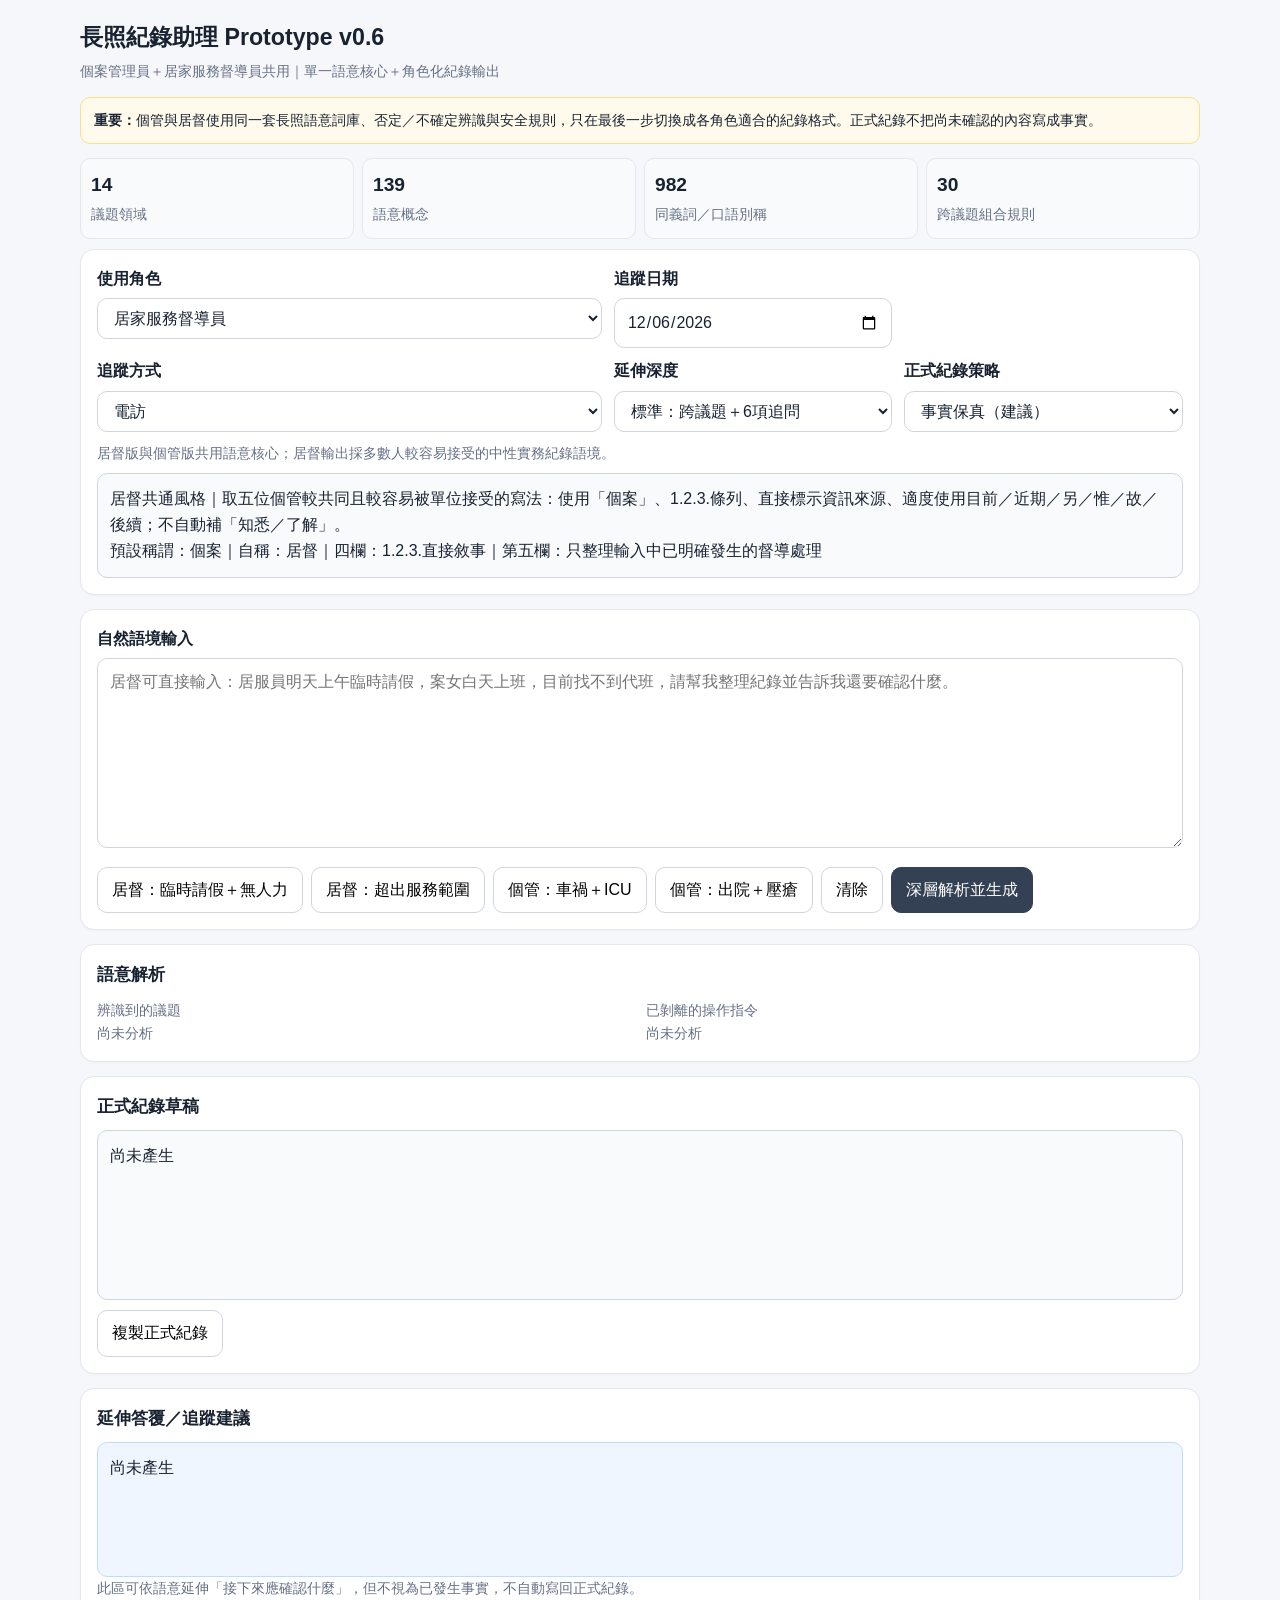
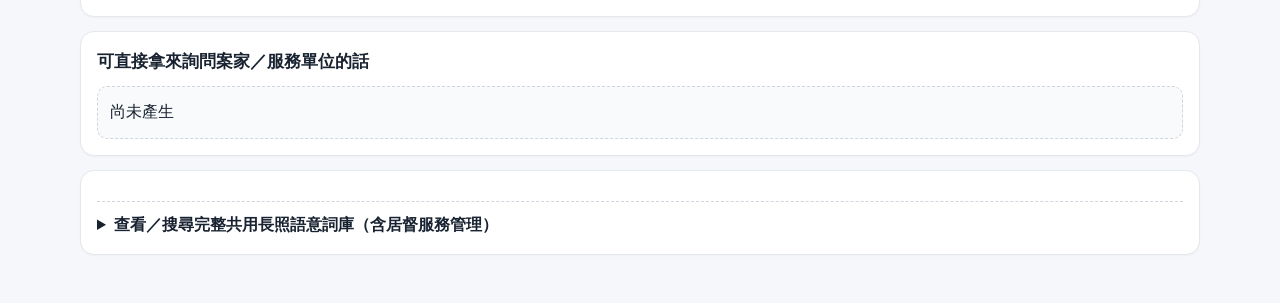
==== index.html @ cab48769 "Initial public-safe LTC note assistant" ====
<!DOCTYPE html>
<html lang="zh-Hant">
<head>
<meta charset="utf-8">
<meta name="viewport" content="width=device-width,initial-scale=1">
<title>長照紀錄助理 Prototype v0.6｜個管＋居督共用</title>
<style>
:root{--bg:#f5f7fa;--card:#fff;--text:#182230;--muted:#667085;--line:#d0d5dd;--accent:#344054;--soft:#f2f4f7;--blue:#eff6ff;--blueb:#bfdbfe;--warn:#fff7ed;--warnb:#fb923c;--red:#b42318;--green:#067647}
*{box-sizing:border-box} body{margin:0;background:var(--bg);color:var(--text);font-family:-apple-system,BlinkMacSystemFont,"Segoe UI","Noto Sans TC","Microsoft JhengHei",sans-serif;line-height:1.65}
.wrap{width:min(1120px,calc(100% - 24px));margin:18px auto 48px} h1{font-size:1.45rem;margin:0 0 4px} h2{font-size:1.05rem;margin:0 0 10px}
.sub,.meta{color:var(--muted);font-size:.87rem} .sub{margin-bottom:14px}
.card{background:#fff;border:1px solid #e4e7ec;border-radius:14px;padding:16px;margin-bottom:14px;box-shadow:0 1px 2px rgba(0,0,0,.03)}
.notice{padding:11px 13px;background:#fffaeb;border:1px solid #fedf89;border-radius:10px;font-size:.88rem;margin-bottom:14px}
.row{display:grid;grid-template-columns:1fr;gap:12px} @media(min-width:800px){.row.three{grid-template-columns:1.45fr .8fr .8fr} .row.two{grid-template-columns:1fr 1fr}}
label{display:block;font-weight:700;margin-bottom:6px} select,input,textarea,button{font:inherit} select,input,textarea{width:100%;padding:10px 12px;border:1px solid var(--line);border-radius:10px;background:#fff;color:var(--text)} textarea{min-height:190px;resize:vertical}
.btns{display:flex;flex-wrap:wrap;gap:8px;margin-top:10px} button{padding:9px 14px;border:1px solid var(--line);border-radius:10px;background:#fff;cursor:pointer} button.primary{background:var(--accent);color:#fff;border-color:var(--accent)}
.profile,.output,.advice,.scriptbox{white-space:pre-wrap;border-radius:10px;padding:12px} .profile,.output{background:#f8fafc;border:1px solid var(--line)} .output{min-height:170px} .advice{min-height:135px;background:var(--blue);border:1px solid var(--blueb)} .scriptbox{background:#f9fafb;border:1px dashed var(--line)}
.chips{display:flex;gap:6px;flex-wrap:wrap} .chip{font-size:.8rem;background:var(--soft);border-radius:999px;padding:4px 9px} .chip.neg{text-decoration:line-through;color:#667085} .chip.uncertain{background:#fff7ed} .chip.risk{background:#fee4e2;color:#b42318}
.qa{margin-top:10px;background:var(--warn);border-left:3px solid var(--warnb);padding:8px 10px;font-size:.86rem} .riskbox{margin-top:10px;background:#fef3f2;border-left:3px solid #d92d20;padding:8px 10px;font-size:.86rem;color:#912018}
.hidden{display:none} .ok{color:var(--green)} .warn{color:#9a3412} .status{font-size:.85rem;margin-top:8px}
.stats{display:grid;grid-template-columns:repeat(2,1fr);gap:8px;margin:10px 0} @media(min-width:800px){.stats{grid-template-columns:repeat(4,1fr)}} .stat{background:#f8fafc;border:1px solid #e4e7ec;border-radius:10px;padding:10px} .stat strong{display:block;font-size:1.2rem}
.compare{display:grid;grid-template-columns:1fr;gap:10px} @media(min-width:900px){.compare{grid-template-columns:1fr 1fr}} .cmp{border:1px solid #e4e7ec;border-radius:12px;padding:12px} .cmp h3{font-size:.95rem;margin:0 0 4px} .cmp .txt{white-space:pre-wrap;background:#f8fafc;border-radius:8px;padding:10px;font-size:.88rem;margin-top:8px}
details{border-top:1px dashed #d0d5dd;margin-top:14px;padding-top:10px} summary{cursor:pointer;font-weight:700}
.lexbar{display:grid;grid-template-columns:1fr;gap:8px;margin:10px 0} @media(min-width:760px){.lexbar{grid-template-columns:1.4fr .8fr}}
.lexgrid{display:grid;grid-template-columns:1fr;gap:8px;max-height:520px;overflow:auto} .lexitem{border:1px solid #e4e7ec;border-radius:10px;padding:10px} .lexitem .head{display:flex;gap:8px;align-items:center;flex-wrap:wrap} .tag{font-size:.75rem;background:#eef2f6;border-radius:999px;padding:2px 7px} .aliases{font-size:.84rem;color:#475467;margin-top:5px} .follow{font-size:.82rem;margin-top:6px}
.cross{margin-top:8px;padding:10px;background:#f0fdf4;border:1px solid #bbf7d0;border-radius:10px}
.toggle{display:flex;gap:8px;align-items:center;font-size:.9rem;margin-top:10px} .toggle input{width:auto}
</style>
</head>
<body><div class="wrap">
<h1>長照紀錄助理 Prototype v0.6</h1>
<div class="sub">個案管理員＋居家服務督導員共用｜單一語意核心＋角色化紀錄輸出</div>
<div class="notice"><strong>重要：</strong>個管與居督使用同一套長照語意詞庫、否定／不確定辨識與安全規則，只在最後一步切換成各角色適合的紀錄格式。正式紀錄不把尚未確認的內容寫成事實。</div>

<div class="stats">
 <div class="stat"><strong>14</strong><span class="meta">議題領域</span></div>
 <div class="stat"><strong>139</strong><span class="meta">語意概念</span></div>
 <div class="stat"><strong>982</strong><span class="meta">同義詞／口語別稱</span></div>
 <div class="stat"><strong>30</strong><span class="meta">跨議題組合規則</span></div>
</div>

<div class="card">
 <div class="row three">
  <div><label>使用角色</label><select id="role"><option value="supervisor">居家服務督導員</option><option value="case-manager">個案管理員</option></select></div>
  <div id="styleWrap"><label>個管書寫習慣</label><select id="style">
   <option value="styleA">個管風格 A｜日期＋(一)(二)結構型</option><option value="styleB">個管風格 B｜近期＋精簡條列型</option><option value="styleC">個管風格 C｜案主＋互動鏈型</option><option value="styleD">個管風格 D｜直接來源＋細項型</option><option value="styleE">個管風格 E｜自然段落＋因果型</option>
  </select></div>
  <div><label>追蹤日期</label><input id="date" type="date"></div>
 </div>
 <div class="row three" style="margin-top:10px">
  <div><label>追蹤方式</label><select id="method"><option>電訪</option><option>電聯</option><option>家訪</option><option>家訪+電訪</option><option>居服員回報</option><option>服務異常追蹤</option><option>排班協調</option></select></div>
  <div><label>延伸深度</label><select id="depth"><option value="standard">標準：跨議題＋6項追問</option><option value="broad">廣泛：跨議題＋10項追問＋可能資源方向</option><option value="conservative">保守：只列3項最直接追問</option></select></div>
  <div><label>正式紀錄策略</label><select id="recordMode"><option value="faithful">事實保真（建議）</option><option value="compact">事實保真＋簡化贅詞</option></select></div>
 </div>
 <div id="roleHint" class="meta" style="margin-top:10px"></div>
 <div id="profile" class="profile" style="margin-top:8px"></div>
</div>

<div class="card">
 <label>自然語境輸入</label>
 <textarea id="input" placeholder="居督可直接輸入：居服員明天上午臨時請假，案女白天上班，目前找不到代班，請幫我整理紀錄並告訴我還要確認什麼。"></textarea>
 <div class="btns">
  <button id="sampleSupervisorLeave">居督：臨時請假＋無人力</button>
  <button id="sampleSupervisorScope">居督：超出服務範圍</button>
  <button id="sampleAccident">個管：車禍＋ICU</button>
  <button id="sampleWound">個管：出院＋壓瘡</button>
  <button id="clear">清除</button>
  <button id="gen" class="primary">深層解析並生成</button>
  <button id="compare">比較五位個管</button>
 </div>
</div>

<div class="card">
 <h2>語意解析</h2>
 <div class="row two">
  <div><div class="meta">辨識到的議題</div><div id="hits" class="chips"><span class="meta">尚未分析</span></div></div>
  <div><div class="meta">已剝離的操作指令</div><div id="instructions" class="chips"><span class="meta">尚未分析</span></div></div>
 </div>
 <div id="crossBox"></div>
 <div id="riskBox" class="riskbox hidden"></div>
 <div id="qa" class="qa hidden"></div>
</div>

<div class="card"><h2>正式紀錄草稿</h2><div id="output" class="output">尚未產生</div><div class="btns"><button id="copy">複製正式紀錄</button></div></div>

<div class="card">
 <h2>延伸答覆／追蹤建議</h2>
 <div id="advice" class="advice">尚未產生</div>
 <div class="meta">此區可依語意延伸「接下來應確認什麼」，但不視為已發生事實，不自動寫回正式紀錄。</div>
</div>

<div class="card">
 <h2>可直接拿來詢問案家／服務單位的話</h2>
 <div id="questionScript" class="scriptbox">尚未產生</div>
</div>

<div id="compareCard" class="card hidden"><h2>五位個管比較</h2><div id="grid" class="compare"></div></div>

<div class="card">
 <details>
  <summary>查看／搜尋完整共用長照語意詞庫（含居督服務管理）</summary>
  <div class="lexbar"><input id="lexSearch" placeholder="搜尋：例如 壓瘡、外看、沒錢、跌倒、喘息…"><select id="lexGroup"><option value="">全部領域</option></select></div>
  <div id="lexCount" class="meta"></div>
  <div id="lexGrid" class="lexgrid"></div>
 </details>
</div>

<div id="status" class="status"></div>
</div>

<script>
const GROUPS={"acute": "急性病況／醫療", "wound": "事故／傷口／皮膚", "adl": "活動功能／ADL", "nutrition": "飲食／吞嚥／營養", "elimination": "排泄／管路／醫材", "cognition": "認知／情緒／行為", "sensory": "感官／溝通", "caregiver": "照顧者／家庭", "service": "長照服務／資源", "environment": "輔具／居家環境", "social": "社會／經濟／居住", "admin": "行政／聯繫／案件狀態", "safety": "安全／災害", "end": "末期／死亡／結案"};
const GROUP_DEFAULTS={"acute": ["確認目前身體狀況是否與平常有明顯差異", "確認是否已有醫療評估、醫囑、回診或用藥安排", "確認病況是否造成活動功能或照顧方式改變"], "wound": ["確認事件／傷口發生時間、部位與目前狀況", "確認是否已就醫及是否影響日常活動或照顧"], "adl": ["確認相較過去是否為新增或加重的功能限制", "確認目前實際需要協助的動作與程度", "確認現有輔具、照顧人力與環境是否足夠"], "nutrition": ["確認飲食、飲水、體重及吞嚥安全是否有改變", "確認主要照顧者目前如何協助進食"], "elimination": ["確認目前照護方式、管路／排泄狀況及主要照顧者操作情形"], "cognition": ["確認行為／認知改變的頻率、時間與觸發情境", "確認是否影響個案安全或照顧者負荷"], "sensory": ["確認目前最有效的溝通方式及是否影響日常安全"], "caregiver": ["確認主要照顧者、替代人力、無人力時段與照顧負荷", "確認家屬是否已有可行的分工或短期支援"], "service": ["確認目前服務項目、頻率、執行情形與案家需求是否一致", "確認是否需要調整、暫停、恢復或更換服務安排"], "environment": ["確認實際使用場景、環境危險點與既有輔具／設備是否合適"], "social": ["確認問題對基本生活、照顧安排及可運用家庭／社會資源的影響"], "admin": ["確認目前案件狀態、已完成步驟、主責窗口與下一個追蹤時間點"], "safety": ["優先確認目前人身安全及風險是否已解除"], "end": ["確認家屬目前狀況、主要決策窗口及長照／醫療後續行政安排"]};
const LEXICON=[{"key": "hospitalization", "group": "acute", "label": "住院", "aliases": ["住院", "住進醫院", "入院", "住院中", "住院治療", "留院", "住院觀察"], "normal": "目前住院中", "specific": ["確認此次住院原因、目前治療狀況及預估住院安排", "確認既有長照服務是否需暫停或調整"], "resources": [], "risk": ""}, {"key": "discharge", "group": "acute", "label": "出院／返家", "aliases": ["出院", "剛出院", "剛剛出院", "甫出院", "出院返家", "出院回家", "返家休養", "回家休養", "出院後返家"], "normal": "目前甫出院", "specific": ["確認出院日期、出院醫囑、回診與用藥安排", "確認出院後照顧人力及原有長照服務銜接情形"], "resources": [], "risk": ""}, {"key": "icu", "group": "acute", "label": "加護病房／重症", "aliases": ["加護病房", "加護", "ICU", "icu", "住ICU", "進ICU", "重症病房", "住進加護病房"], "normal": "目前於加護病房治療", "specific": ["確認目前主要傷病、治療狀況及家屬取得醫療資訊的窗口", "確認後續是否有轉一般病房、出院或照顧安排資訊"], "resources": [], "risk": "high"}, {"key": "er", "group": "acute", "label": "急診／送醫", "aliases": ["急診", "掛急診", "送急診", "送醫", "緊急送醫", "去急診", "跑急診"], "normal": "近期曾至急診／送醫", "specific": ["確認送醫原因、處置結果及目前是否返家或住院"], "resources": [], "risk": ""}, {"key": "surgery", "group": "acute", "label": "手術／術後", "aliases": ["手術", "開刀", "動手術", "接受手術", "術後", "開完刀", "手術後", "開刀後"], "normal": "近期接受手術／術後照護中", "specific": ["確認手術日期、術後注意事項、回診與活動限制", "確認術後功能是否影響原有照顧安排"], "resources": [], "risk": ""}, {"key": "followup", "group": "acute", "label": "回診／就醫追蹤", "aliases": ["回診", "返診", "複診", "門診", "看診", "就醫", "看醫生", "看醫師", "回醫院", "回門診"], "normal": "持續就醫追蹤", "specific": ["確認回診科別、頻率及交通／陪同安排"], "resources": [], "risk": ""}, {"key": "rehab", "group": "acute", "label": "復健", "aliases": ["復健", "做復健", "物理治療", "職能治療", "復健治療", "復健課", "去復健"], "normal": "持續接受復健", "specific": ["確認復健頻率、交通安排及目前功能變化"], "resources": [], "risk": ""}, {"key": "infection", "group": "acute", "label": "感染／發炎", "aliases": ["感染", "發炎", "細菌感染", "病毒感染", "肺炎", "泌尿道感染", "尿路感染", "傷口感染"], "normal": "有感染／發炎相關情形", "specific": ["確認是否已就醫、醫療端診斷與目前治療安排"], "resources": [], "risk": ""}, {"key": "fever", "group": "acute", "label": "發燒", "aliases": ["發燒", "發熱", "燒起來", "高燒", "低燒", "體溫高", "發高燒"], "normal": "近期有發燒情形", "specific": ["確認發燒持續時間、是否已就醫及伴隨其他症狀"], "resources": [], "risk": ""}, {"key": "pain", "group": "acute", "label": "疼痛／痠痛", "aliases": ["疼痛", "很痛", "會痛", "痛", "痠痛", "酸痛", "抽痛", "刺痛", "疼", "不舒服"], "normal": "有疼痛不適情形", "specific": ["確認疼痛部位、時間、是否影響移動或日常生活", "確認是否已就醫或已有醫療處置"], "resources": [], "risk": ""}, {"key": "dyspnea", "group": "acute", "label": "呼吸不適／喘", "aliases": ["喘", "很喘", "喘不過氣", "呼吸困難", "呼吸不順", "喘氣", "氣喘吁吁", "呼吸急促", "缺氧"], "normal": "有呼吸不適情形", "specific": ["確認目前是否已接受醫療評估及是否有氧氣／呼吸照護安排"], "resources": [], "risk": "high"}, {"key": "oxygen", "group": "acute", "label": "氧氣／製氧機", "aliases": ["氧氣", "吸氧", "氧氣機", "製氧機", "氧氣筒", "氧氣瓶", "使用氧氣", "戴氧氣"], "normal": "目前有使用氧氣相關設備", "specific": ["確認氧氣設備來源、使用情形及醫療端後續追蹤"], "resources": [], "risk": ""}, {"key": "consciousness", "group": "acute", "label": "意識改變", "aliases": ["意識不清", "昏迷", "叫不醒", "嗜睡", "反應變差", "神智不清", "意識改變", "突然不太清醒"], "normal": "有意識／反應改變情形", "specific": ["優先確認目前是否已送醫或由醫療人員評估"], "resources": [], "risk": "high"}, {"key": "seizure", "group": "acute", "label": "抽搐／癲癇發作", "aliases": ["抽搐", "癲癇發作", "發作", "全身抖", "抽筋發作", "突然抽搐"], "normal": "有抽搐／疑似癲癇發作情形", "specific": ["確認是否已接受醫療評估、發作時間與後續處置"], "resources": [], "risk": "high"}, {"key": "bp", "group": "acute", "label": "血壓異常", "aliases": ["血壓高", "血壓低", "高血壓", "低血壓", "血壓不穩", "血壓飆高", "血壓掉"], "normal": "有血壓相關狀況", "specific": ["確認近期量測情形、是否有不適及是否已依醫囑處理"], "resources": [], "risk": ""}, {"key": "glucose", "group": "acute", "label": "血糖異常／糖尿病", "aliases": ["血糖高", "血糖低", "糖尿病", "低血糖", "高血糖", "血糖不穩", "血糖控制"], "normal": "有血糖／糖尿病照護需求", "specific": ["確認目前血糖監測、用藥／胰島素及回診安排"], "resources": [], "risk": ""}, {"key": "edema", "group": "acute", "label": "水腫／腫脹", "aliases": ["水腫", "腳腫", "腿腫", "腫起來", "腫脹", "下肢水腫", "雙腳腫"], "normal": "有腫脹／水腫情形", "specific": ["確認發生部位、持續時間及是否已就醫"], "resources": [], "risk": ""}, {"key": "stable", "group": "acute", "label": "體況穩定／改善", "aliases": ["穩定", "體況穩定", "狀況穩定", "趨於穩定", "比較穩定", "有好轉", "好很多", "恢復不錯", "改善"], "normal": "目前體況相對穩定／有改善", "specific": [], "resources": [], "risk": ""}, {"key": "deterioration", "group": "acute", "label": "體況下降／惡化", "aliases": ["變差", "惡化", "退步", "體況下降", "狀況變差", "越來越差", "功能退化", "身體變差"], "normal": "近期體況／功能有下降情形", "specific": ["確認變化開始時間、主要表現及是否已就醫", "確認是否增加照顧人力或服務需求"], "resources": [], "risk": ""}, {"key": "pressure_injury", "group": "wound", "label": "壓瘡／壓力性損傷", "aliases": ["壓瘡", "褥瘡", "壓傷", "壓力性損傷", "壓力性潰瘍", "壓迫性傷口", "屁股破皮", "尾椎破皮", "薦骨傷口"], "normal": "有壓瘡／壓力性損傷情形", "specific": ["確認傷口部位、目前狀況及是否已有醫療端評估", "確認換藥照護、翻身移位與減壓安排"], "resources": ["如實際有需求，可再評估居家護理、居家醫療或減壓相關輔具"], "risk": ""}, {"key": "wound", "group": "wound", "label": "一般傷口／換藥", "aliases": ["傷口", "破皮", "皮膚破", "傷口未癒", "換藥", "需要換藥", "外傷", "擦傷", "裂傷"], "normal": "有傷口／換藥照護需求", "specific": ["確認傷口來源、部位、照護方式及是否已就醫"], "resources": [], "risk": ""}, {"key": "fall", "group": "wound", "label": "跌倒", "aliases": ["跌倒", "摔倒", "跌了一跤", "滑倒", "絆倒", "從床上跌下來", "跌下床", "摔下去"], "normal": "近期有跌倒事件", "specific": ["確認跌倒時間、地點、原因、是否受傷及是否就醫", "確認跌倒後活動能力是否改變及居家安全需求"], "resources": [], "risk": ""}, {"key": "accident", "group": "wound", "label": "車禍／交通事故", "aliases": ["車禍", "交通事故", "出車禍", "被車撞", "撞車", "機車事故", "汽車事故", "交通意外"], "normal": "近期發生交通事故", "specific": ["確認事故造成的傷勢、目前醫療處置及後續治療安排", "確認事故後功能與照顧需求是否改變"], "resources": [], "risk": ""}, {"key": "fracture", "group": "wound", "label": "骨折／骨裂", "aliases": ["骨折", "骨裂", "裂掉", "骨頭斷", "壓迫性骨折", "髖部骨折", "脊椎骨折"], "normal": "有骨折／骨裂情形", "specific": ["確認骨折部位、治療方式、活動限制及復健安排"], "resources": [], "risk": ""}, {"key": "bleeding", "group": "wound", "label": "出血", "aliases": ["出血", "流血不止", "大量出血", "一直流血", "血流很多"], "normal": "有出血情形", "specific": ["優先確認是否已接受緊急醫療評估"], "resources": [], "risk": "high"}, {"key": "burn", "group": "wound", "label": "燙傷／燒傷", "aliases": ["燙傷", "燒傷", "被熱水燙到", "被火燒到"], "normal": "有燙傷／燒傷情形", "specific": ["確認傷勢範圍、是否已就醫及目前傷口照護"], "resources": [], "risk": ""}, {"key": "weakness", "group": "adl", "label": "肌力下降／無力", "aliases": ["無力", "沒力", "腳沒力", "腿無力", "下肢無力", "肌力變差", "肌力下降", "軟腳", "站不住"], "normal": "有肌力下降／無力情形", "specific": ["確認是否影響起身、站立、步行與轉位", "確認目前是否使用輔具或需要他人協助"], "resources": [], "risk": ""}, {"key": "walking", "group": "adl", "label": "步行困難", "aliases": ["走不動", "不會走", "走路不穩", "走不穩", "步態不穩", "走很慢", "行走困難", "無法步行", "走路需要扶"], "normal": "步行能力受限", "specific": ["確認可步行距離、是否需人扶持或使用輔具"], "resources": [], "risk": ""}, {"key": "transfer", "group": "adl", "label": "轉位困難", "aliases": ["轉位困難", "起身困難", "站起來很難", "上下床困難", "移位困難", "從床到椅子需要幫忙", "坐起困難"], "normal": "轉位／起身需要協助", "specific": ["確認目前需要何種程度協助及是否有安全風險"], "resources": [], "risk": ""}, {"key": "bedbound", "group": "adl", "label": "臥床／長時間躺床", "aliases": ["臥床", "整天躺著", "都躺在床上", "長期臥床", "下不了床", "幾乎都在床上", "躺床為主"], "normal": "目前以臥床／長時間躺床為主", "specific": ["確認翻身、移位、皮膚、排泄與照顧人力情形"], "resources": [], "risk": ""}, {"key": "wheelchair", "group": "adl", "label": "輪椅使用", "aliases": ["輪椅", "坐輪椅", "使用輪椅", "推輪椅", "需要輪椅"], "normal": "目前有使用輪椅", "specific": ["確認輪椅使用安全、移位方式及外出動線"], "resources": [], "risk": ""}, {"key": "walker", "group": "adl", "label": "助行器／柺杖", "aliases": ["助行器", "助行車", "四腳拐", "單拐", "柺杖", "拐杖", "ㄇ字型助行器", "walker"], "normal": "目前有使用步行輔具", "specific": ["確認輔具是否合適、使用是否安全及是否需重新評估"], "resources": [], "risk": ""}, {"key": "stairs", "group": "adl", "label": "上下樓困難", "aliases": ["上下樓困難", "不能爬樓梯", "上樓困難", "下樓困難", "爬樓梯很吃力", "住二樓下不來"], "normal": "上下樓能力受限", "specific": ["確認主要生活樓層、必要移動情境及是否有替代動線"], "resources": [], "risk": ""}, {"key": "bathing", "group": "adl", "label": "沐浴／洗澡協助", "aliases": ["洗澡需要幫忙", "沐浴需要協助", "不能自己洗澡", "洗澡不方便", "幫忙洗澡", "協助沐浴"], "normal": "沐浴需要協助", "specific": ["確認目前由誰協助、浴室安全及既有服務是否足夠"], "resources": [], "risk": ""}, {"key": "toileting", "group": "adl", "label": "如廁協助", "aliases": ["上廁所需要幫忙", "如廁需要協助", "不能自己上廁所", "廁所不方便", "坐馬桶困難", "起身如廁困難"], "normal": "如廁需要協助", "specific": ["確認移位、馬桶起身、夜間如廁及環境安全"], "resources": [], "risk": ""}, {"key": "dressing", "group": "adl", "label": "穿脫衣物協助", "aliases": ["穿衣需要幫忙", "不會穿衣服", "穿脫衣物需要協助", "換衣服需要幫忙"], "normal": "穿脫衣物需要協助", "specific": [], "resources": [], "risk": ""}, {"key": "feeding", "group": "adl", "label": "進食需協助", "aliases": ["吃飯需要餵", "需要餵食", "不能自己吃", "進食需要協助", "餵飯"], "normal": "進食需要協助", "specific": ["確認目前食物型態、進食速度與是否有嗆咳"], "resources": [], "risk": ""}, {"key": "continence", "group": "adl", "label": "大小便失禁", "aliases": ["尿失禁", "便失禁", "大小便失禁", "包尿布", "漏尿", "控制不了大小便", "尿褲子", "大便失禁"], "normal": "有大小便失禁／需尿布照護", "specific": ["確認皮膚照護、尿布更換與夜間照顧安排"], "resources": [], "risk": ""}, {"key": "selfcare_decline", "group": "adl", "label": "自理能力下降", "aliases": ["自理變差", "生活自理退步", "ADL變差", "日常生活需要更多幫忙", "以前會現在不會"], "normal": "日常生活自理能力下降", "specific": ["確認哪些日常活動出現新增協助需求"], "resources": [], "risk": ""}, {"key": "appetite", "group": "nutrition", "label": "食慾下降", "aliases": ["食慾差", "沒胃口", "不想吃", "吃不下", "不吃飯", "食量變少", "吃很少", "只吃一點"], "normal": "近期食慾／進食量下降", "specific": ["確認實際進食量、水分、精神狀況及是否伴隨其他不適"], "resources": [], "risk": ""}, {"key": "swallowing", "group": "nutrition", "label": "吞嚥困難", "aliases": ["吞嚥困難", "吞不下去", "吞東西困難", "吞嚥變差", "吞很久", "吃東西卡卡"], "normal": "有吞嚥困難情形", "specific": ["確認食物質地、進食時間及是否已接受相關專業評估"], "resources": [], "risk": ""}, {"key": "choking", "group": "nutrition", "label": "嗆咳／噎到", "aliases": ["嗆咳", "喝水會嗆", "吃飯會嗆", "容易嗆到", "噎到", "吃東西噎住", "喝水嗆到"], "normal": "進食／飲水有嗆咳情形", "specific": ["確認發生頻率、食物型態及是否已向醫療／專業人員反映"], "resources": [], "risk": "medium"}, {"key": "texture", "group": "nutrition", "label": "飲食質地調整", "aliases": ["軟質飲食", "細碎飲食", "泥狀飲食", "打泥", "剪碎", "剁碎", "流質", "半流質", "質地調整"], "normal": "目前有飲食質地調整", "specific": ["確認目前採用的質地及是否能安全進食"], "resources": [], "risk": ""}, {"key": "weight_loss", "group": "nutrition", "label": "體重下降／消瘦", "aliases": ["變瘦", "體重下降", "體重減輕", "瘦很多", "消瘦", "掉體重"], "normal": "近期有體重下降／消瘦情形", "specific": ["確認體重變化時間、食慾及是否已就醫／營養評估"], "resources": [], "risk": ""}, {"key": "hydration", "group": "nutrition", "label": "飲水不足／脫水風險", "aliases": ["喝水少", "不喝水", "水喝很少", "飲水不足", "脫水", "不愛喝水"], "normal": "近期飲水量偏少／有補水議題", "specific": ["確認每日飲水情形及是否有醫療端限制"], "resources": [], "risk": ""}, {"key": "tube_feeding", "group": "nutrition", "label": "鼻胃管／管灌", "aliases": ["鼻胃管", "NG", "管灌", "灌食", "鼻胃管灌食", "灌牛奶"], "normal": "目前有鼻胃管／管灌照護", "specific": ["確認灌食安排、管路照護及主要照顧者操作情形"], "resources": [], "risk": ""}, {"key": "constipation", "group": "elimination", "label": "便秘", "aliases": ["便秘", "大不出來", "好幾天沒大便", "排便困難", "解便困難"], "normal": "有便秘／排便困難情形", "specific": ["確認持續天數、飲食水分與是否已就醫或依醫囑處理"], "resources": [], "risk": ""}, {"key": "diarrhea", "group": "elimination", "label": "腹瀉", "aliases": ["腹瀉", "拉肚子", "一直拉", "水便", "稀便"], "normal": "有腹瀉情形", "specific": ["確認頻率、持續時間、進食與是否已就醫"], "resources": [], "risk": ""}, {"key": "urinary", "group": "elimination", "label": "排尿異常", "aliases": ["尿不出來", "排尿困難", "頻尿", "一直尿", "尿很少", "尿痛", "小便痛", "血尿"], "normal": "有排尿相關異常", "specific": ["確認症狀、持續時間及是否已就醫"], "resources": [], "risk": ""}, {"key": "catheter", "group": "elimination", "label": "尿管／導尿管", "aliases": ["尿管", "導尿管", "留置尿管", "尿袋", "foley", "Foley"], "normal": "目前有留置尿管相關照護", "specific": ["確認管路照護、尿液情形及更換／回診安排"], "resources": [], "risk": ""}, {"key": "ostomy", "group": "elimination", "label": "造口", "aliases": ["造口", "人工肛門", "腸造口", "尿路造口", "造口袋"], "normal": "目前有造口照護需求", "specific": ["確認造口照護由誰執行及耗材／回診安排"], "resources": [], "risk": ""}, {"key": "tracheostomy", "group": "elimination", "label": "氣切", "aliases": ["氣切", "氣切管", "氣管造口", "tracheostomy"], "normal": "目前有氣切相關照護", "specific": ["確認抽痰、管路照護與醫療支持安排"], "resources": [], "risk": ""}, {"key": "suction", "group": "elimination", "label": "抽痰", "aliases": ["抽痰", "吸痰", "痰很多需要抽", "需要抽痰"], "normal": "有抽痰照護需求", "specific": ["確認抽痰頻率、由誰執行及是否有相關設備"], "resources": [], "risk": ""}, {"key": "dialysis", "group": "elimination", "label": "洗腎／透析", "aliases": ["洗腎", "透析", "血液透析", "腹膜透析", "腎友", "洗腎接送"], "normal": "有固定透析／洗腎安排", "specific": ["確認透析時間、交通與陪同安排"], "resources": [], "risk": ""}, {"key": "dementia", "group": "cognition", "label": "失智／認知退化", "aliases": ["失智", "失智症", "認知退化", "記憶退化", "老人癡呆", "阿茲海默", "阿茲海默症"], "normal": "有失智／認知功能退化情形", "specific": ["確認目前日常安全、服藥、外出及照顧安排"], "resources": [], "risk": ""}, {"key": "memory", "group": "cognition", "label": "記憶力下降", "aliases": ["記憶差", "記憶不好", "忘東忘西", "一直忘記", "短期記憶差", "重複問"], "normal": "近期有記憶力下降／健忘情形", "specific": ["確認是否影響用藥、外出、金錢或日常生活安全"], "resources": [], "risk": ""}, {"key": "confusion", "group": "cognition", "label": "混亂／定向感差", "aliases": ["搞不清楚", "混亂", "定向感差", "不知道時間", "不知道在哪裡", "認錯人", "突然變混亂"], "normal": "有混亂／定向感異常情形", "specific": ["確認是否為近期突然出現、是否伴隨身體不適或用藥變化"], "resources": [], "risk": ""}, {"key": "hallucination", "group": "cognition", "label": "幻覺／妄想", "aliases": ["幻覺", "看到不存在的人", "聽到聲音", "妄想", "疑神疑鬼", "覺得有人害他"], "normal": "有幻覺／妄想相關行為", "specific": ["確認發生頻率、對安全與照顧的影響及是否有醫療追蹤"], "resources": [], "risk": ""}, {"key": "agitation", "group": "cognition", "label": "躁動／激動／攻擊", "aliases": ["躁動", "暴躁", "情緒激動", "會打人", "攻擊", "罵人", "一直吵", "脾氣變大", "易怒"], "normal": "有躁動／情緒行為困擾", "specific": ["確認發生情境、頻率、觸發原因及照顧者是否能安全應對"], "resources": [], "risk": ""}, {"key": "wandering", "group": "cognition", "label": "遊走／走失風險", "aliases": ["走失", "亂跑", "一直往外跑", "遊走", "到處走", "自己跑出去", "找不到人"], "normal": "有遊走／走失風險", "specific": ["確認發生時間、外出安全與目前陪同／監督方式"], "resources": [], "risk": ""}, {"key": "refusal", "group": "cognition", "label": "拒絕照顧／服務", "aliases": ["拒絕", "不配合", "不要服務", "不讓人幫忙", "抗拒", "拒絕洗澡", "拒絕吃藥", "不願意去日照"], "normal": "有拒絕／抗拒照顧或服務情形", "specific": ["確認拒絕的具體事項、原因、頻率與是否可調整方式"], "resources": [], "risk": ""}, {"key": "sleep", "group": "cognition", "label": "睡眠問題／日夜顛倒", "aliases": ["睡不好", "失眠", "不睡覺", "晚上不睡", "日夜顛倒", "白天睡晚上醒", "半夜一直起來", "睡眠差"], "normal": "近期有睡眠／作息問題", "specific": ["確認持續時間、夜間安全及是否影響照顧者"], "resources": [], "risk": ""}, {"key": "depression", "group": "cognition", "label": "低落／憂鬱", "aliases": ["憂鬱", "心情不好", "情緒低落", "常哭", "一直哭", "不想活", "沒心情", "悶悶不樂"], "normal": "有情緒低落／憂鬱相關表現", "specific": ["確認持續時間、對生活影響及是否已有醫療／心理支持"], "resources": [], "risk": "medium"}, {"key": "anxiety", "group": "cognition", "label": "焦慮／不安", "aliases": ["焦慮", "很緊張", "不安", "一直擔心", "害怕", "恐慌"], "normal": "有焦慮／不安情形", "specific": ["確認主要擔憂、發生情境及對生活照顧的影響"], "resources": [], "risk": ""}, {"key": "apathy", "group": "cognition", "label": "缺乏活動／退縮", "aliases": ["都不想動", "不想出門", "不參加活動", "整天坐著", "整天躺著", "沒興趣", "退縮"], "normal": "活動參與下降／較退縮", "specific": ["確認是否與體況、情緒、疼痛或交通／陪同限制有關"], "resources": [], "risk": ""}, {"key": "hearing", "group": "sensory", "label": "聽力障礙", "aliases": ["重聽", "聽不到", "聽不清楚", "耳背", "聽力差", "需要很大聲"], "normal": "有聽力障礙", "specific": ["確認日常溝通方式及是否使用助聽設備"], "resources": [], "risk": ""}, {"key": "vision", "group": "sensory", "label": "視力障礙", "aliases": ["看不到", "視力差", "看不清楚", "失明", "視力模糊", "眼睛不好"], "normal": "有視力障礙", "specific": ["確認是否影響用藥、步行、閱讀或居家安全"], "resources": [], "risk": ""}, {"key": "speech", "group": "sensory", "label": "表達／語言困難", "aliases": ["不會講話", "講不清楚", "失語", "表達困難", "口語不清", "說話含糊"], "normal": "有口語表達／語言困難", "specific": ["確認目前可使用的溝通方式及主要照顧者理解程度"], "resources": [], "risk": ""}, {"key": "understanding", "group": "sensory", "label": "理解困難", "aliases": ["聽不懂", "理解差", "理解困難", "指令聽不懂", "需要重複說"], "normal": "有理解／溝通困難", "specific": ["確認溝通時需要的方式與協助"], "resources": [], "risk": ""}, {"key": "caregiver_burden", "group": "caregiver", "label": "照顧壓力／負荷", "aliases": ["照顧壓力大", "很累", "照顧不來", "快撐不住", "負荷很大", "照顧負荷", "身心俱疲", "沒辦法一直顧"], "normal": "主要照顧者有照顧負荷／壓力", "specific": ["確認目前主要壓力來源、可替代照顧人力與休息安排"], "resources": ["如有需求，可評估喘息、短照或其他照顧支持"], "risk": ""}, {"key": "no_caregiver", "group": "caregiver", "label": "缺乏照顧人力", "aliases": ["沒人照顧", "沒有人顧", "家裡沒人", "無照顧人力", "照顧人力不足", "沒人可以幫忙", "沒人陪"], "normal": "目前照顧人力不足", "specific": ["確認缺口時段、目前可支援家屬及是否有緊急替代方案"], "resources": [], "risk": ""}, {"key": "family_support", "group": "caregiver", "label": "家庭支持／分工", "aliases": ["家人會幫忙", "輪流照顧", "兄弟姊妹一起顧", "家庭支持好", "家屬分工", "輪班照顧"], "normal": "家庭照顧支持／分工尚有資源", "specific": ["確認主要聯絡人、照顧分工與交接方式"], "resources": [], "risk": ""}, {"key": "family_conflict", "group": "caregiver", "label": "家庭衝突／意見不一致", "aliases": ["家人吵架", "家庭衝突", "手足意見不同", "家屬意見不合", "照顧方式不同", "家人不合"], "normal": "家庭成員對照顧安排有歧異", "specific": ["確認目前決策窗口、主要爭議與是否影響照顧執行"], "resources": [], "risk": ""}, {"key": "foreign_caregiver", "group": "caregiver", "label": "外籍看護", "aliases": ["外看", "外勞", "外籍看護", "外籍照顧者", "看護", "家庭看護工", "外籍移工"], "normal": "目前有外籍看護／家庭看護工", "specific": ["確認主要照顧內容、休假安排與長照服務搭配情形"], "resources": [], "risk": ""}, {"key": "foreign_leave", "group": "caregiver", "label": "外看休假／離職", "aliases": ["外看休假", "外勞休假", "看護休假", "外看請假", "外看離職", "外勞跑掉", "看護離職", "外看返國"], "normal": "外籍看護有休假／離職造成照顧空窗", "specific": ["確認空窗日期、家屬替代人力與是否需要短期支持"], "resources": [], "risk": ""}, {"key": "caregiver_health", "group": "caregiver", "label": "照顧者健康問題", "aliases": ["照顧者生病", "案妻生病", "案女生病", "照顧者住院", "家屬住院", "照顧者身體不好"], "normal": "主要照顧者自身健康狀況影響照顧", "specific": ["確認目前可持續照顧的程度及替代人力"], "resources": [], "risk": ""}, {"key": "caregiver_work", "group": "caregiver", "label": "照顧者工作／請假困難", "aliases": ["要上班", "工作忙", "沒辦法請假", "家屬要工作", "白天上班", "不能一直請假", "工作無法配合"], "normal": "家屬工作安排影響照顧時間", "specific": ["確認實際無人力時段及現有服務是否能補足"], "resources": [], "risk": ""}, {"key": "grief", "group": "caregiver", "label": "喪親／後事", "aliases": ["辦喪事", "處理後事", "家人過世", "奔喪", "喪禮", "治喪"], "normal": "家屬近期有喪親／後事處理情形", "specific": ["確認是否短期影響照顧人力與聯繫安排"], "resources": [], "risk": ""}, {"key": "homecare", "group": "service", "label": "居家服務", "aliases": ["居服", "居家服務", "居服員", "居家服務員", "BA服務", "到宅服務"], "normal": "目前有使用居家服務", "specific": ["確認服務項目、頻率、實際執行及是否符合目前需求"], "resources": [], "risk": ""}, {"key": "daycare", "group": "service", "label": "日間照顧", "aliases": ["日照", "日間照顧", "日照中心", "白天去日照", "去日照上課", "社區式日照"], "normal": "目前有使用／考慮日間照顧", "specific": ["確認出席情形、交通接送、適應與家屬期待"], "resources": [], "risk": ""}, {"key": "transport", "group": "service", "label": "交通接送", "aliases": ["交通車", "交通接送", "長照交通", "復康巴士", "接送服務", "DA01", "BD03"], "normal": "有交通接送需求／服務", "specific": ["確認就醫／活動時間、預約情形及陪同需求"], "resources": [], "risk": ""}, {"key": "meal", "group": "service", "label": "送餐／備餐", "aliases": ["送餐", "餐食服務", "備餐", "送便當", "老人餐", "營養餐", "餐盒"], "normal": "有餐食／備餐相關服務需求", "specific": ["確認目前餐食來源、用餐能力與送餐時間是否合適"], "resources": [], "risk": ""}, {"key": "respite", "group": "service", "label": "喘息服務", "aliases": ["喘息", "居家喘息", "日照喘息", "機構喘息", "GA09", "喘息服務"], "normal": "有喘息服務需求／使用", "specific": ["確認預計使用日期、時段、照顧缺口及服務方式"], "resources": [], "risk": ""}, {"key": "shortcare", "group": "service", "label": "短照服務", "aliases": ["短照", "短期照顧", "居家短照", "日照短照", "SC03", "SC04", "SC09"], "normal": "有短照服務需求／使用", "specific": ["確認需求期間、服務型態與主要照顧缺口"], "resources": [], "risk": ""}, {"key": "professional", "group": "service", "label": "專業服務／復能", "aliases": ["專業服務", "復能", "復健老師到家", "物理治療師到家", "職能治療師到家", "營養師", "吞嚥訓練", "復能服務"], "normal": "有長照專業服務／復能需求", "specific": ["確認專業目標、執行情形與是否達成階段性需求"], "resources": [], "risk": ""}, {"key": "home_nursing", "group": "service", "label": "居家護理", "aliases": ["居家護理", "居護", "護理師到家", "居家護理所", "到宅換藥"], "normal": "有居家護理相關需求／服務", "specific": ["確認目前服務頻率、照護項目及醫療端窗口"], "resources": [], "risk": ""}, {"key": "home_medical", "group": "service", "label": "居家醫療", "aliases": ["居家醫療", "居整", "居家整合醫療", "醫師到家", "到宅醫療", "在家看醫生"], "normal": "有居家醫療相關服務", "specific": ["確認醫療團隊、追蹤頻率及與長照服務的分工"], "resources": [], "risk": ""}, {"key": "service_stable", "group": "service", "label": "服務穩定使用", "aliases": ["服務正常", "穩定使用", "正常使用", "都有來", "服務順利", "沒有問題", "無異常", "照常服務"], "normal": "既有長照服務持續穩定使用", "specific": [], "resources": [], "risk": ""}, {"key": "service_pause", "group": "service", "label": "服務暫停／請假", "aliases": ["服務暫停", "暫停服務", "請假", "居服請假", "日照請假", "先不要服務", "住院暫停", "停止服務一陣子"], "normal": "長照服務有暫停／請假情形", "specific": ["確認暫停原因、期間、服務單位是否知悉及預計恢復時間"], "resources": [], "risk": ""}, {"key": "service_increase", "group": "service", "label": "增加／新增服務", "aliases": ["加服務", "增加服務", "新增服務", "想多一點服務", "需要更多服務", "增加次數", "增加組數", "多排幾次"], "normal": "有增加／新增長照服務需求", "specific": ["確認新增需求的具體照顧問題、時段與頻率"], "resources": [], "risk": ""}, {"key": "service_reduce", "group": "service", "label": "減少服務", "aliases": ["減少服務", "少一點服務", "降低次數", "不用那麼多", "減少組數", "少排幾次"], "normal": "有減少長照服務需求", "specific": ["確認減少原因及保留的必要服務內容"], "resources": [], "risk": ""}, {"key": "service_switch", "group": "service", "label": "更換服務單位", "aliases": ["換單位", "更換單位", "換居服單位", "想換人", "更換服務單位", "換一家", "轉別家"], "normal": "有更換服務單位／人員需求", "specific": ["確認更換原因、既有問題及服務不中斷安排"], "resources": [], "risk": ""}, {"key": "dissatisfaction", "group": "service", "label": "服務不滿意", "aliases": ["不滿意", "服務不好", "做得不好", "態度不好", "一直遲到", "服務有問題", "不喜歡這個居服員"], "normal": "對現有服務有不滿意／疑義", "specific": ["確認具體事件、日期、服務內容與期望改善方式"], "resources": [], "risk": ""}, {"key": "complaint", "group": "service", "label": "申訴／客訴", "aliases": ["申訴", "客訴", "投訴", "抱怨", "要申訴", "要檢舉"], "normal": "有申訴／客訴需求", "specific": ["確認具體事件、相關單位／人員、已處理情形及期望結果"], "resources": [], "risk": ""}, {"key": "provider_capacity", "group": "service", "label": "單位無量能／無人力", "aliases": ["沒人力", "單位沒人", "無量能", "派不出人", "沒有居服員", "沒有車", "額滿", "沒辦法接案"], "normal": "服務單位有量能／人力限制", "specific": ["確認需求時段、已詢問單位及是否需擴大媒合"], "resources": [], "risk": ""}, {"key": "no_service_need", "group": "service", "label": "暫無長照需求", "aliases": ["沒有長照需求", "暫無需求", "目前不用服務", "不需要長照", "不用調整", "維持原服務", "先這樣就好"], "normal": "目前暫無長照服務異動需求", "specific": [], "resources": [], "risk": ""}, {"key": "assistive_device", "group": "environment", "label": "輔具需求", "aliases": ["輔具", "輪椅申請", "助行器申請", "便盆椅", "沐浴椅", "氣墊床", "病床", "輔具申請"], "normal": "有輔具相關需求", "specific": ["確認使用情境、現有輔具、評估／核定進度與購置情形"], "resources": [], "risk": ""}, {"key": "home_mod", "group": "environment", "label": "居家無障礙／扶手", "aliases": ["扶手", "無障礙", "居家改善", "防滑", "浴室扶手", "馬桶扶手", "坡道", "門檻改善", "居家無障礙"], "normal": "有居家無障礙／環境改善需求", "specific": ["確認主要危險點、使用情境及輔具中心評估進度"], "resources": [], "risk": ""}, {"key": "unsafe_home", "group": "environment", "label": "居家環境安全", "aliases": ["家裡很亂", "雜物很多", "動線不好", "地板滑", "浴室滑", "環境危險", "光線不足", "電線很多"], "normal": "居家環境有安全疑慮", "specific": ["確認實際危險位置、是否影響行走／轉位及可改善項目"], "resources": [], "risk": ""}, {"key": "bed_equipment", "group": "environment", "label": "照顧床／減壓設備", "aliases": ["電動床", "照顧床", "病床", "氣墊床", "減壓床墊", "減壓墊"], "normal": "有照顧床／減壓設備需求或使用", "specific": ["確認現有設備是否合適及使用安全"], "resources": [], "risk": ""}, {"key": "bathroom_safety", "group": "environment", "label": "浴廁安全", "aliases": ["浴室沒扶手", "廁所沒扶手", "馬桶旁沒扶手", "洗澡會滑", "浴室太滑", "浴廁危險"], "normal": "浴廁環境有安全需求", "specific": ["確認如廁、洗澡、進出浴廁最困難的動作"], "resources": [], "risk": ""}, {"key": "living_alone", "group": "social", "label": "獨居", "aliases": ["獨居", "自己住", "一個人住", "平常都一個人在家", "沒跟家人住"], "normal": "目前多數時間獨居／獨自在家", "specific": ["確認緊急聯絡、安全監測、餐食與固定探視頻率"], "resources": [], "risk": ""}, {"key": "social_isolation", "group": "social", "label": "社交不足／孤立", "aliases": ["很少出門", "沒人聊天", "沒有社交", "很孤單", "都在家", "不跟人互動", "社交退化"], "normal": "社交／外出活動較少", "specific": ["確認個案意願、交通與陪同限制，以及可接受的社區活動"], "resources": [], "risk": ""}, {"key": "financial", "group": "social", "label": "經濟困難", "aliases": ["沒錢", "經濟困難", "經濟壓力", "付不起", "沒收入", "錢不夠", "生活費不足", "自費負擔不起"], "normal": "有經濟／費用負擔議題", "specific": ["確認主要支出壓力、福利身分與目前已使用的補助／資源"], "resources": [], "risk": ""}, {"key": "food_insecurity", "group": "social", "label": "缺乏餐食／沒錢吃飯", "aliases": ["沒飯吃", "沒東西吃", "沒錢吃飯", "沒錢買菜", "吃飯有困難", "缺餐", "沒有食物"], "normal": "有餐食取得／食物不足議題", "specific": ["確認目前可取得餐食的方式、頻率與經濟／行動限制"], "resources": ["可視實際資格與在地資源評估送餐、社福或急難支持"], "risk": ""}, {"key": "housing", "group": "social", "label": "居住問題", "aliases": ["沒地方住", "住房問題", "租屋困難", "房子不能住", "居住不穩", "要搬家", "被趕出去"], "normal": "有居住／住房穩定性議題", "specific": ["確認目前居住地、可居住期限與家屬／社福支持"], "resources": [], "risk": ""}, {"key": "relocation", "group": "social", "label": "搬家／跨區居住", "aliases": ["搬家", "搬去別的地方", "移居", "搬到台北", "搬到宜蘭", "換住址", "去別的縣市住", "輪住"], "normal": "近期有搬遷／居住地變更", "specific": ["確認新居地址、主要照顧者及原長照服務是否需轉銜"], "resources": [], "risk": ""}, {"key": "legal", "group": "social", "label": "法律／事故賠償", "aliases": ["官司", "調解", "法律問題", "賠償", "車禍賠償", "調解庭", "告人", "被告"], "normal": "有法律／事故賠償相關議題", "specific": ["確認是否影響照顧安排或需要轉介法律／社福諮詢"], "resources": [], "risk": ""}, {"key": "unreachable", "group": "admin", "label": "聯繫不上", "aliases": ["聯絡不上", "打不通", "沒接電話", "無人接聽", "一直沒接", "電話關機", "無法聯繫", "找不到家屬"], "normal": "目前聯繫未果", "specific": ["確認已嘗試的聯繫方式、替代聯絡人與是否有近期風險需要優先確認"], "resources": [], "risk": ""}, {"key": "missed", "group": "admin", "label": "爽約／未到／未使用", "aliases": ["沒去", "沒有去日照", "沒搭車", "未使用服務", "爽約", "沒出現", "臨時取消", "放鳥"], "normal": "有未到／未使用／臨時取消情形", "specific": ["確認原因、是否為單次事件及後續服務安排"], "resources": [], "risk": ""}, {"key": "application", "group": "admin", "label": "申請／核定／公文", "aliases": ["申請", "送申請", "核定", "公文", "核定函", "評估報告", "申請中", "等公文"], "normal": "有申請／核定流程事項", "specific": ["確認目前申請階段、缺件、核定內容與後續期限"], "resources": [], "risk": ""}, {"key": "case_transfer", "group": "admin", "label": "轉案／轉銜", "aliases": ["轉案", "轉銜", "換A單位", "更換A單位", "轉到別區", "轉介其他單位"], "normal": "有案件轉銜／轉案需求", "specific": ["確認新服務地區、主責窗口與服務不中斷安排"], "resources": [], "risk": ""}, {"key": "hospital_service_coord", "group": "admin", "label": "住院期間服務協調", "aliases": ["住院所以停服務", "住院暫停居服", "住院日照請假", "人在醫院不能服務"], "normal": "住院期間涉及長照服務暫停／協調", "specific": ["確認住院期間服務單位是否已知悉，以及預計恢復時點"], "resources": [], "risk": ""}, {"key": "case_review", "group": "admin", "label": "複評／家訪／追蹤", "aliases": ["複評", "半年家訪", "家訪", "電訪", "追蹤", "AA01", "評估"], "normal": "有例行評估／追蹤事項", "specific": [], "resources": [], "risk": ""}, {"key": "typhoon", "group": "safety", "label": "颱風／豪雨", "aliases": ["颱風", "豪雨", "大雨", "淹水", "風災", "停班停課"], "normal": "有颱風／豪雨等災害影響", "specific": ["確認食物、用藥、電力、外出與服務是否受影響"], "resources": [], "risk": ""}, {"key": "heat", "group": "safety", "label": "高溫／炎熱", "aliases": ["天氣很熱", "高溫", "炎熱", "熱到不舒服", "中暑"], "normal": "有高溫／炎熱相關影響", "specific": ["確認補水、室內降溫與外出安排"], "resources": [], "risk": ""}, {"key": "fire", "group": "safety", "label": "火災／用火用電風險", "aliases": ["火災", "失火", "瓦斯忘記關", "忘記關火", "電線走火", "用火危險"], "normal": "有居家用火／用電安全風險", "specific": ["確認目前是否已排除危險及是否需家屬／相關單位協助"], "resources": [], "risk": "high"}, {"key": "abuse", "group": "safety", "label": "照顧衝突／疑似不當對待", "aliases": ["被打", "家屬打他", "虐待", "不給飯吃", "被罵很嚴重", "被綁住", "不當對待"], "normal": "有疑似不當對待／安全疑慮", "specific": ["優先確認當事人目前安全、事件來源與是否已有相關網絡介入"], "resources": [], "risk": "high"}, {"key": "palliative", "group": "end", "label": "安寧／末期照護", "aliases": ["安寧", "安寧療護", "末期", "緩和醫療", "DNR", "不急救", "善終"], "normal": "有安寧／末期照護相關議題", "specific": ["確認目前醫療照護目標、主要決策者與照顧安排"], "resources": [], "risk": ""}, {"key": "death", "group": "end", "label": "死亡／過世", "aliases": ["過世", "死亡", "往生", "離世", "身故", "病逝", "已死亡"], "normal": "個案已過世", "specific": ["確認家屬狀況、必要慰問與系統／服務結案程序"], "resources": [], "risk": ""}, {"key": "closure", "group": "end", "label": "長照結案", "aliases": ["結案", "辦理結案", "長照結案", "停止長照資格"], "normal": "有案件結案事項", "specific": ["確認結案原因、日期及相關服務單位是否完成通知"], "resources": [], "risk": ""}];
const CROSS_RULES=[{"need": ["accident", "icu"], "title": "交通事故＋加護病房", "text": "目前已知個案因交通事故進入加護病房。後續可優先釐清事故造成的主要傷勢、是否接受手術或其他治療、目前意識與整體醫療狀況、醫療端後續治療／轉病房規劃，以及原有長照服務是否需暫停；待醫療狀況較明確後，再評估出院後功能與照顧需求是否改變。"}, {"need": ["discharge", "pressure_injury"], "title": "甫出院＋壓瘡", "text": "個案甫出院且有壓瘡情形，後續可先確認出院醫囑、傷口部位與目前照護方式、由誰換藥／翻身減壓、是否已有居家護理或醫療資源，以及返家後照顧人力與既有長照服務是否足以銜接。"}, {"need": ["bedbound", "pressure_injury"], "title": "臥床＋壓瘡", "text": "臥床與壓瘡同時出現時，可優先確認翻身頻率、移位方式、皮膚照護、減壓設備及主要照顧者是否能持續執行照護。"}, {"need": ["fall", "pain"], "title": "跌倒＋疼痛", "text": "跌倒後仍有疼痛時，可優先確認受傷部位、是否已就醫／影像檢查、活動能力是否下降，以及是否需要調整輔具、居家環境或照顧協助。"}, {"need": ["fall", "fracture"], "title": "跌倒＋骨折", "text": "跌倒合併骨折時，後續重點可放在治療方式、承重／活動限制、復健安排、轉位與步行能力，以及返家後照顧人力與輔具需求。"}, {"need": ["dyspnea", "oxygen"], "title": "呼吸不適＋氧氣", "text": "已有呼吸不適且使用氧氣時，應先確認目前是否由醫療端持續追蹤、氧氣設備使用安排及近期是否有再次急性惡化情形。"}, {"need": ["swallowing", "choking"], "title": "吞嚥困難＋嗆咳", "text": "吞嚥困難並伴隨嗆咳時，可進一步確認食物／液體質地、嗆咳頻率、近期肺部或營養狀況，以及是否已有醫療或專業人員評估。"}, {"need": ["appetite", "weight_loss"], "title": "食慾下降＋體重下降", "text": "食慾與體重同時下降時，可確認實際攝取量、飲水、吞嚥、口腔／牙齒狀況與近期病況，並視已確認需求再評估營養或醫療資源。"}, {"need": ["dementia", "wandering"], "title": "失智＋走失風險", "text": "失智合併遊走／走失時，可優先確認發生時間、常見路徑、家中門禁或陪同方式、緊急聯絡與定位措施，以及照顧者能否持續監督。"}, {"need": ["dementia", "agitation"], "title": "失智＋躁動", "text": "失智伴隨躁動或攻擊行為時，可先確認誘發情境、發生頻率、是否有疼痛／睡眠／身體不適等變化，以及照顧者目前是否能安全應對。"}, {"need": ["caregiver_burden", "no_caregiver"], "title": "照顧壓力＋人力不足", "text": "照顧負荷高且缺乏替代人力時，可先盤點實際無人力時段、可支援家屬、既有服務缺口，再依需要評估喘息、短照或其他支持。"}, {"need": ["foreign_leave", "no_caregiver"], "title": "外看休假／離職＋人力空窗", "text": "外籍看護休假或離職造成照顧空窗時，可先確認確切期間、家屬可補位時間，以及短期是否需要居家服務、喘息或短照支援。"}, {"need": ["living_alone", "fall"], "title": "獨居＋跌倒", "text": "獨居且近期跌倒時，可加強確認緊急聯絡、起身求助能力、居家環境與固定探視頻率，以及跌倒後功能是否改變。"}, {"need": ["living_alone", "dementia"], "title": "獨居＋認知退化", "text": "獨居合併認知退化時，可優先確認用藥、用火、外出、餐食與緊急聯絡安全，以及家屬／鄰里目前可提供的支持。"}, {"need": ["dissatisfaction", "service_switch"], "title": "服務不滿意＋更換單位", "text": "如因服務不滿意提出更換，可先把具體事件、已溝通處理內容、案家期待與不中斷服務安排釐清，再進行後續媒合。"}, {"need": ["hospitalization", "service_stable"], "title": "住院＋原有服務", "text": "個案住院期間可確認原居家／日照／交通等服務是否已暫停通知，並保留出院後重新銜接服務的追蹤節點。"}, {"need": ["relocation", "homecare"], "title": "搬遷＋居家服務", "text": "居住地變更且正在使用居家服務時，可確認新地址、服務區域、主要照顧者與原服務單位能否續接，必要時安排轉銜。"}, {"need": ["death", "closure"], "title": "過世＋結案", "text": "確認個案過世後，可依單位流程完成慰問、服務停止通知與案件結案，並避免在家屬處理後事期間重複打擾。"}, {"need": ["financial", "food_insecurity"], "title": "經濟困難＋缺餐", "text": "經濟困難已影響餐食取得時，可先確認當下是否有立即餐食缺口，再依資格與在地資源評估送餐、福利或急難支持。"}, {"need": ["service_pause", "hospitalization"], "title": "住院＋服務暫停", "text": "住院造成服務暫停時，需確認服務單位是否已收到通知、暫停起始時間及出院後重新啟動服務的聯繫方式。"}];
const EMERGENCY=["叫不醒", "昏迷", "喘不過氣", "無法呼吸", "呼吸困難", "大量出血", "流血不止", "胸痛", "抽搐不停", "噎住無法呼吸", "血氧很低", "嘴唇發紫", "失去意識"];
const RELATIONS={"案長女": ["案長女", "長女", "大女兒", "老大女兒"], "案次女": ["案次女", "次女", "二女兒", "第二個女兒"], "案三女": ["案三女", "三女", "三女兒", "第三個女兒"], "案四女": ["案四女", "四女", "四女兒", "第四個女兒"], "案女": ["案女", "女兒", "女兒"], "案長子": ["案長子", "長子", "大兒子"], "案次子": ["案次子", "次子", "二兒子", "第二個兒子"], "案三子": ["案三子", "三子", "三兒子", "第三個兒子"], "案子": ["案子", "兒子", "兒子"], "案媳": ["案媳", "媳婦", "媳婦兒"], "案夫": ["案夫", "先生", "丈夫", "老公"], "案妻": ["案妻", "太太", "妻子", "老婆"], "案母": ["案母", "母親"], "案父": ["案父", "父親"], "外看": ["外看", "外勞", "外籍看護", "外籍照顧者", "家庭看護工"], "案家屬": ["案家屬", "家屬", "家人"]};
const P={"styleA":{"name":"個管風格 A","subject":"個案","self":"個管","s3":"訪視對象","s4":"訪視內容","desc":"日期獨立＋(一)(二)；偏確認、目前、其表示、表知悉。"},"styleB":{"name":"個管風格 B","subject":"個案","self":"個管員","s3":"服務對象","s4":"服務內容","desc":"近期狀況導向；1.2.3.固定且較精簡。"},"styleC":{"name":"個管風格 C","subject":"案主","self":"個管員","s3":"訪視對象","s4":"訪視內容","desc":"案主／個管員；保留聯絡→其告知／其表示→故／後續之互動鏈。"},"styleD":{"name":"個管風格 D","subject":"個案","self":"個管","s3":"訪視對象","s4":"訪視內容","desc":"直接案○表示；細分資訊點並接個管告知／提醒。"},"styleE":{"name":"個管風格 E","subject":"個案","self":"個管員","s3":"訪視對象","s4":"訪視內容","desc":"自然敘事；用惟、故、另、並串接事件、限制與後續。"}};

const SUPERVISOR_PROFILE={name:"居督共通風格",subject:"個案",self:"居督",s3:"聯繫／訪視對象",s4:"服務追蹤內容",desc:"取五位個管較共同且較容易被單位接受的寫法：使用「個案」、1.2.3.條列、直接標示資訊來源、適度使用目前／近期／另／惟／故／後續；不自動補「知悉／了解」。"};
const SUPERVISOR_RELATIONS={"居服員":["居服員","居服","居家服務員","服務員"],"A個管":["A個管","個管員","個案管理員","個管"],"照專":["照專","照顧管理專員"],"服務單位":["居服單位","服務單位","日照單位","交通單位"],"醫院端":["院方","醫院端","醫院","醫務社工"],"社工":["社工","社會工作師"],"護理師":["護理師","護理人員"],"醫師":["醫師","醫生"]};
const SUPERVISOR_LEXICON=[{"key": "worker_leave", "group": "supervision", "label": "居服員請假／臨時缺勤", "aliases": ["居服員請假", "居服請假", "臨時請假", "居服員病假", "服務員請假", "居服員不能上班", "居服員無法到班", "臨時不能去服務"], "normal": "居服員有請假／臨時無法到班情形", "specific": ["確認請假日期、服務時段及是否造成案家照顧空窗", "確認是否已有代班人力或需調整服務時間", "確認案家是否已收到服務異動通知"], "resources": [], "risk": ""}, {"key": "shift_change", "group": "supervision", "label": "調班／更改服務時間", "aliases": ["調班", "換班", "改班", "改時間", "更改服務時間", "調整服務時間", "換時段", "班表調整", "改服務時段"], "normal": "有調整服務班別／時段需求", "specific": ["確認原服務時段、欲調整時段及調整原因", "確認案家與居服員雙方是否能配合", "確認變更是否涉及照顧計畫或服務額度內容"], "resources": [], "risk": ""}, {"key": "substitute_worker", "group": "supervision", "label": "代班／替代人力", "aliases": ["代班", "找代班", "安排代班", "替代人力", "找人代班", "換人去服務", "臨時找人", "支援人力"], "normal": "有代班／替代服務人力需求", "specific": ["確認需代班的日期、時段與服務內容", "確認替代居服員是否已完成必要交接", "確認案家是否接受代班安排"], "resources": [], "risk": ""}, {"key": "staff_late", "group": "supervision", "label": "居服員遲到／早退", "aliases": ["居服員遲到", "居服遲到", "晚到", "服務晚到", "早退", "提早離開", "提早走", "服務時間不足", "沒有做滿時間"], "normal": "服務到班時間／服務時數有異常", "specific": ["確認實際到離時間、發生日期與原因", "確認是否影響核定服務內容執行", "確認是否為單次或重複發生情形"], "resources": [], "risk": ""}, {"key": "staff_no_show", "group": "supervision", "label": "居服員未到班", "aliases": ["居服員沒到", "居服沒來", "居服員沒來", "未到班", "沒有到案家", "服務沒來", "沒有人去服務", "當天沒服務"], "normal": "有居服員未到班／服務未提供情形", "specific": ["確認原排班日期、時段、未到原因及是否有事前通知", "確認案家當時是否有立即照顧缺口", "確認後續補班、代班或其他處理安排"], "resources": [], "risk": ""}, {"key": "cannot_enter", "group": "supervision", "label": "無法進入案家／無人應門", "aliases": ["無法進門", "進不去案家", "沒人開門", "無人應門", "按門鈴沒人", "門鎖住", "聯絡不到也進不去", "到案家沒人"], "normal": "服務人員到場後無法進入案家／無人應門", "specific": ["確認是否已聯繫個案、家屬及其他緊急聯絡人", "確認個案是否可能仍在家中且有安全風險", "確認本次服務如何註記及後續追蹤方式"], "resources": [], "risk": "medium"}, {"key": "out_of_scope_request", "group": "supervision", "label": "超出居家服務範圍要求", "aliases": ["超出服務範圍", "不是服務項目", "非核定項目", "額外要求", "要求做計畫外的事", "要求居服員做別的", "叫居服員幫忙買菸", "要求大掃除", "要求照顧其他家人", "不是長照服務內容"], "normal": "案家提出超出核定／約定服務範圍之要求", "specific": ["確認案家實際提出的需求內容及發生情境", "向案家說明目前核定／約定服務界線", "如屬持續性照顧需求，確認是否需轉由A個管／照專評估服務調整"], "resources": [], "risk": ""}, {"key": "private_transport", "group": "supervision", "label": "私車接送／非正式載送", "aliases": ["私車接送", "居服員開車載", "督導開車載", "用自己的車載", "私人車輛接送", "載個案去醫院", "開車載個案", "私下接送"], "normal": "涉及服務人員以私人車輛接送個案", "specific": ["確認事件原因、目的地及當時是否已有正式交通安排", "確認單位服務規範與風險責任界線", "如為持續性交通需求，轉由正式交通／照顧資源評估"], "resources": [], "risk": "medium"}, {"key": "money_boundary", "group": "supervision", "label": "金錢代墊／保管／借貸", "aliases": ["幫忙墊錢", "代墊", "借錢", "跟個案借錢", "個案跟居服員借錢", "幫忙領錢", "提款", "保管錢", "保管存摺", "拿提款卡", "代領現金"], "normal": "服務過程涉及金錢代墊／保管／借貸界線", "specific": ["確認實際金額、物品、當事人及發生日期", "確認是否已有單位內部規範或紀錄", "避免將私人金錢往來常態化，必要時回報主管處理"], "resources": [], "risk": "medium"}, {"key": "gift_boundary", "group": "supervision", "label": "收禮／紅包／餽贈", "aliases": ["收紅包", "給紅包", "收禮", "送禮", "收禮物", "送東西給居服員", "給居服員錢", "餽贈"], "normal": "服務關係中涉及餽贈／紅包", "specific": ["確認餽贈內容、價值與發生情境", "依單位倫理與餽贈規範處理並留下必要紀錄"], "resources": [], "risk": ""}, {"key": "worker_conflict", "group": "supervision", "label": "居服員與案家衝突／不當言語", "aliases": ["居服員被罵", "案家罵居服員", "吵架", "起衝突", "言語衝突", "辱罵居服員", "對居服員很兇", "騷擾居服員", "服務關係緊張"], "normal": "居服員與案家有衝突／服務關係緊張", "specific": ["分別確認居服員與案家對事件的敘述、時間與具體行為", "確認是否有人身安全或持續服務風險", "確認是否需調整服務人員、建立服務界線或召開協調"], "resources": [], "risk": "medium"}, {"key": "worker_injury", "group": "supervision", "label": "居服員服務中受傷／職災疑慮", "aliases": ["居服員受傷", "居服員跌倒", "居服員滑倒", "居服員被抓傷", "居服員被咬", "服務中受傷", "工作受傷", "職災"], "normal": "居服員於服務過程發生受傷事件", "specific": ["優先確認居服員目前傷勢及是否需要就醫", "確認事故時間、地點、工作內容與現場環境", "依單位流程進行事件／職災相關通報與紀錄"], "resources": [], "risk": "high"}, {"key": "service_content_mismatch", "group": "supervision", "label": "服務內容未依約執行", "aliases": ["服務內容不一樣", "沒有照服務內容做", "少做服務", "沒做該做的", "服務項目沒做", "做錯服務內容", "沒有依照計畫", "服務內容有落差"], "normal": "實際服務內容與核定／約定內容有落差", "specific": ["確認核定／約定服務內容與實際執行情形", "確認發生日期、服務人員與案家反映內容", "確認是否需要督導訪談、教育或調整服務安排"], "resources": [], "risk": ""}, {"key": "incident_during_service", "group": "supervision", "label": "服務中突發事件／送醫", "aliases": ["服務中跌倒", "服務時跌倒", "服務中送醫", "服務中突然不舒服", "居服員服務時個案暈倒", "服務期間送急診", "服務中發生意外"], "normal": "長照服務期間發生突發事件", "specific": ["確認事件時間、當時服務內容、個案狀況與立即處置", "確認家屬、主管、A個管／照專及醫療端是否已完成必要聯繫", "確認後續服務是否暫停、恢復或需調整"], "resources": [], "risk": "high"}, {"key": "schedule_gap", "group": "supervision", "label": "排班空窗／無服務人力", "aliases": ["排不到人", "沒人可以排", "沒有人力", "無服務人力", "找不到居服員", "班表空缺", "班表有洞", "沒辦法派人", "這時段沒人"], "normal": "目前有排班空窗／服務人力不足", "specific": ["確認無人力的日期、時段、服務內容與急迫性", "確認已詢問的人力與替代安排", "若無法提供服務，明確告知案家並回報相關主責窗口"], "resources": [], "risk": ""}, {"key": "worker_replacement", "group": "supervision", "label": "更換居服員／交接", "aliases": ["換居服員", "更換居服員", "換服務員", "不想要這個居服員", "新居服員", "交接給新居服員", "換人服務"], "normal": "有更換居服員／服務交接需求", "specific": ["確認更換原因與案家期待", "確認新舊人員交接內容、特殊照顧注意事項與服務起始日", "確認案家是否知悉並接受新安排"], "resources": [], "risk": ""}, {"key": "missed_report", "group": "supervision", "label": "服務異常未即時回報", "aliases": ["沒有回報", "忘記回報", "沒有通報", "晚回報", "隔天才說", "居服員沒說", "沒有第一時間說", "未即時回報"], "normal": "服務異常事件有未即時回報情形", "specific": ["確認原事件內容、發生時間及實際回報時間", "釐清延遲原因及是否影響個案安全／後續處理", "依單位流程進行督導與教育改善"], "resources": [], "risk": ""}, {"key": "client_absent", "group": "supervision", "label": "案家臨時不在／服務取消", "aliases": ["個案不在家", "案家不在", "臨時外出", "臨時取消服務", "到現場才說不用", "居服員到了個案不在", "服務白跑"], "normal": "案家臨時不在／服務臨時取消", "specific": ["確認是否有事前請假／通知及取消原因", "確認居服員到場與工時處理方式", "提醒案家未來如需取消應依約定時間提前通知"], "resources": [], "risk": ""}];
const SUPERVISOR_CROSS=[{"need": ["worker_leave", "no_caregiver"], "title": "居服員請假＋案家無替代照顧人力", "text": "居服員臨時請假且案家無替代照顧人力時，居督可優先確認照顧空窗的實際時段與必要照顧內容，盤點可代班人力；若確實無法派員，應儘早告知案家並同步相關主責窗口評估替代安排。"}, {"need": ["staff_no_show", "living_alone"], "title": "未到班＋個案獨居", "text": "居服員未到班且個案平時獨居時，應先確認個案目前是否安全、是否有人可立即聯繫或前往，再處理未到班原因與後續補班／代班。"}, {"need": ["out_of_scope_request", "service_increase"], "title": "超出服務範圍＋持續新增需求", "text": "案家持續提出超出核定服務內容的需求時，居督不宜直接常態化承接；可先說明服務界線，將持續性照顧需求整理後回報A個管／照專評估正式調整。"}, {"need": ["private_transport", "transport"], "title": "私人車輛接送＋交通需求", "text": "若案家確有交通需求，不宜把居服員或督導私車接送常態化；應確認正式交通資源、院端安排與非服務時段處理流程。"}, {"need": ["worker_injury", "incident_during_service"], "title": "服務事件＋居服員受傷", "text": "服務現場同時涉及個案突發事件與居服員受傷時，先處理雙方安全與必要醫療，再依單位流程完成事件／職災紀錄及後續服務安排。"}, {"need": ["cannot_enter", "living_alone"], "title": "無人應門＋獨居", "text": "到宅服務無人應門且個案獨居時，需優先確認個案是否外出、住院或可能在家發生意外；依既有緊急聯絡流程聯繫家屬／主責窗口，不應僅以本次未服務結束處理。"}, {"need": ["service_content_mismatch", "dissatisfaction"], "title": "服務內容落差＋案家不滿", "text": "案家反映服務內容未依約執行時，可先核對核定內容、排班／服務紀錄及雙方陳述，再決定教育改善、調整服務或其他處理。"}, {"need": ["incident_during_service", "er"], "title": "服務中突發事件＋急診／送醫", "text": "服務中發生急性事件並送醫時，居督應確認個案目前醫療處置、陪同／返家安排、家屬與主責窗口是否已聯繫，以及後續服務是否需暫停或調整。"}, {"need": ["schedule_gap", "caregiver_burden"], "title": "無服務人力＋家屬照顧負荷高", "text": "排班無人力且家屬照顧負荷已高時，需明確標示服務缺口與無法提供的時段，持續媒合人力，同時回報主責個管評估是否有其他替代支持。"}, {"need": ["worker_conflict", "worker_replacement"], "title": "服務關係衝突＋要求更換居服員", "text": "因衝突提出更換居服員時，先確認具體事件與雙方說法，再評估服務安全、界線與交接；更換人員不應取代對原事件的必要處理。"}];
GROUPS.supervision="居督服務管理";
GROUP_DEFAULTS.supervision=["確認事件日期、服務時段、實際影響與目前是否已有處理","確認案家、居服員與相關主責窗口是否已完成必要聯繫","確認是否需要排班調整、事件紀錄、教育督導或回報A個管／照專"];
LEXICON.push(...SUPERVISOR_LEXICON); CROSS_RULES.push(...SUPERVISOR_CROSS);
function currentRole(){return $("role").value}
function roleFromUrl(){const q=new URLSearchParams(location.search).get("role");return q==="case-manager"||q==="supervisor"?q:"supervisor"}
function syncRoleUrl(role){const u=new URL(location.href);u.searchParams.set("role",role);history.replaceState(null,"",u)}

const $=id=>document.getElementById(id);

function esc(s){return String(s).replace(/[&<>"']/g,c=>({"&":"&amp;","<":"&lt;",">":"&gt;",'"':"&quot;","'":"&#039;"}[c]))}
function today(){const d=new Date();return `${d.getFullYear()}-${String(d.getMonth()+1).padStart(2,"0")}-${String(d.getDate()).padStart(2,"0")}`}
$("date").value=today();
function roc(v){if(!v)return"待確認";const [y,m,d]=v.split("-").map(Number);return `${y-1911}/${String(m).padStart(2,"0")}/${String(d).padStart(2,"0")}`}
function sd(v){if(!v)return"";const [,m,d]=v.split("-").map(Number);return `${m}/${d}`}
function profile(){
 const role=currentRole();
 if(role==="supervisor"){
  $("styleWrap").classList.add("hidden");$("compare").classList.add("hidden");
  $("profile").textContent=`${SUPERVISOR_PROFILE.name}｜${SUPERVISOR_PROFILE.desc}\n預設稱謂：個案｜自稱：居督｜四欄：1.2.3.直接敘事｜第五欄：只整理輸入中已明確發生的督導處理`;
  $("roleHint").textContent="居督版與個管版共用語意核心；居督輸出採多數人較容易接受的中性實務紀錄語境。";
 }else{
  $("styleWrap").classList.remove("hidden");$("compare").classList.remove("hidden");
  const p=P[$("style").value];$("profile").textContent=`${p.name}｜${p.desc}\n預設稱謂：${p.subject}｜個管自稱：${p.self}｜三/四欄：${p.s3}／${p.s4}`;
  $("roleHint").textContent="個管版保留五位 Style Profile；底層語意與居督版完全共用。";
 }
}
$("style").addEventListener("change",profile);
$("role").value=roleFromUrl();
$("role").addEventListener("change",()=>{syncRoleUrl(currentRole());profile();});
profile();

function stripInstructions(raw){
 let t=raw.trim(), found=[];
 const rules=[
  [/可否協助(?:我)?(?:生成|整理|寫成|改寫)(?:一段話|一段紀錄|電訪紀錄|正式紀錄)?[？?]?/g,"生成／整理紀錄"],
  [/請(?:幫我|協助我)?(?:生成|整理|寫成|改成|改寫|潤稿)(?:一段話|一段紀錄|電訪紀錄|正式紀錄)?[？?]?/g,"生成／整理紀錄"],
  [/幫我(?:生成|整理|寫成|改成|改寫|潤稿)(?:一段話|一段紀錄|電訪紀錄|正式紀錄)?[？?]?/g,"生成／整理紀錄"],
  [/可以幫我(?:生成|整理|寫成|改成|改寫|潤稿)(?:一段話|一段紀錄|電訪紀錄|正式紀錄)?[？?]?/g,"生成／整理紀錄"],
  [/要怎麼寫[？?]?/g,"詢問寫法"],[/怎麼紀錄[？?]?/g,"詢問寫法"],
  [/接下來(?:要|該|可以)?追蹤什麼[？?]?/g,"要求追蹤建議"],
  [/還要告訴我[^。！？!?]*/g,"要求延伸答覆"]
 ];
 for(const [re,label] of rules){if(re.test(t)){found.push(label);t=t.replace(re,"")}}
 return {clean:t.replace(/[，,；;]\s*$/,"").replace(/[？?]+$/,"").trim(), instructions:[...new Set(found)]}
}

function normText(s){return s.toLowerCase().replace(/臺/g,"台").replace(/[　\s]+/g," ").trim()}
const NEG=["沒有","沒","無","未","並無","否認","沒有再","未曾","沒有出現","無出現"];
const UNC=["疑似","可能","好像","似乎","考慮","擔心","怕是","不確定","可能有"];
function contextStatus(text,idx){
 const left=text.slice(Math.max(0,idx-9),idx);
 if(NEG.some(x=>left.includes(x)))return"negated";
 if(UNC.some(x=>left.includes(x)))return"uncertain";
 return"positive";
}
function analyzeConcepts(raw){
 const stripped=stripInstructions(raw), text=normText(stripped.clean), hits=[];
 for(const c of LEXICON){
   let best=null;
   const aliases=[...c.aliases].sort((a,b)=>b.length-a.length);
   for(const a of aliases){
     const na=normText(a), idx=text.indexOf(na);
     if(idx>=0){best={alias:a,idx,status:contextStatus(text,idx)};break}
   }
   if(best)hits.push({...c,...best});
 }
 // 去除被否定的概念作為延伸觸發，但保留顯示。
 const positive=hits.filter(h=>h.status!=="negated");
 return {...stripped,hits,positive};
}
function relation(text){
 const callWords=["打給","電聯","聯絡","致電","電話聯繫","電話給","來電","回報"];
 const dict=currentRole()==="supervisor"?{...SUPERVISOR_RELATIONS,...RELATIONS}:RELATIONS;
 for(const [canon,aliases] of Object.entries(dict)){
  for(const a of aliases){for(const cw of callWords)if(text.includes(cw+a)||text.includes(a+cw))return canon}
 }
 for(const [canon,aliases] of Object.entries(dict)){
  for(const a of aliases)if(text.includes(a+"表示")||text.includes(a+"告知")||text.includes(a+"來電")||text.includes(a+"回報"))return canon;
 }
 return"待確認";
}
function changeStatus(text,hits){
 if(hits.some(h=>h.key==="service_increase"&&h.status!=="negated")||hits.some(h=>h.key==="service_reduce"&&h.status!=="negated")||hits.some(h=>h.key==="service_switch"&&h.status!=="negated"))return"有。";
 if(hits.some(h=>h.key==="no_service_need"&&h.status!=="negated"))return"無。";
 return"待確認";
}
function crossMatches(pos){
 const keys=new Set(pos.map(x=>x.key));
 return CROSS_RULES.filter(r=>r.need.every(k=>keys.has(k)));
}
function riskCheck(raw,pos){
 const n=normText(raw), phrases=EMERGENCY.filter(x=>n.includes(normText(x)));
 const high=pos.filter(x=>x.risk==="high");
 return {phrases, high};
}

function formalPolish(raw,subject){
 let t=stripInstructions(raw).clean;
 t=t.replace(/目前正在剛出院|正在剛出院|剛剛出院|剛出院/g,"甫出院")
    .replace(/住進加護病房/g,"於加護病房治療")
    .replace(/體況有趨於穩定/g,"目前體況趨於穩定")
    .replace(/身上帶有壓瘡/g,"有壓瘡情形")
    .replace(/居服/g,"居家服務").replace(/醫生/g,"醫師")
    .replace(/上禮拜/g,"上週").replace(/這禮拜/g,"本週")
    .replace(/都還好/g,"近期狀況尚可").replace(/正常來/g,"正常使用");
 if(subject==="案主")t=t.replace(/個案/g,"案主"); else t=t.replace(/案主/g,"個案");
 if($("recordMode").value==="compact")t=t.replace(/目前目前/g,"目前").replace(/且且/g,"且");
 return t.trim().replace(/^[，,且]+/,"");
}
function sentences(t){return t.replace(/\r/g,"").replace(/\n+/g,"。").split(/[。！？!?]+/).map(x=>x.trim()).filter(Boolean)}
function ensure(s){return /[。！？]$/.test(s)?s:s+"。"}
function explicitSource(s){return /^(案|外看|居服員|A個管|照專|服務單位|醫院端|社工|護理師|醫師).{0,8}(表示|告知|回報)|^(個案|案主)(表示|告知)|^其(告知|表示)|^(個管(員)?|居督)/.test(s)}


function formalSupervisor(raw){
 let t=formalPolish(raw,"個案");
 t=t.replace(/我有跟([^，。]+?)說/g,"居督已向$1說明").replace(/我跟([^，。]+?)說/g,"居督向$1說明")
    .replace(/我有打給/g,"居督已電聯").replace(/我打給/g,"居督電聯")
    .replace(/我已聯繫/g,"居督已聯繫").replace(/我已通知/g,"居督已通知")
    .replace(/我已協調/g,"居督已協調").replace(/我已安排/g,"居督已安排")
    .replace(/我已回覆/g,"居督已回覆").replace(/我已轉知/g,"居督已轉知").replace(/我已提醒/g,"居督已提醒");
 return t;
}
function isSupervisorAction(s){return /^(居督|督導)|居督已|居督向|我有跟|我跟|我已(聯繫|通知|協調|安排|回覆|轉知|提醒|說明|告知)/.test(s)}
function renderSupervisor(raw){
 const c=relation(raw),a=sentences(formalSupervisor(raw));
 return a.map((s,i)=>{let x=s;if(!explicitSource(x)&&!isSupervisorAction(x)&&c!=="待確認")x=`${c}表示${x}`;return `${i+1}.${ensure(x)}`}).join("\\n");
}
function supervisorActionSummary(raw){
 const a=sentences(formalSupervisor(raw)).filter(isSupervisorAction);
 if(!a.length)return"待確認";
 return a.map((x,i)=>`${i+1}.${ensure(x)}`).join("\\n");
}

function render(style,raw){
 const p=P[style], c=relation(raw), a=sentences(formalPolish(raw,p.subject));
 if(style==="styleA") return a.map((s,i)=>`(${["一","二","三","四","五","六"][i]||i+1})\n${sd($("date").value)}\n${ensure(explicitSource(s)||c==="待確認"?s:(i===0?c+"表示"+s:"其表示"+s))}`).join("\n");
 if(style==="styleC") return a.map((s,i)=>{
   let x=s;
   if(!explicitSource(x)){
     if(c!=="待確認") x=i===0?`個管員與${c}聯絡，關心案主近況，其告知${x}`:`其表示${x}`;
     else if(i===0)x=`個管員關心案主近況，${x}`;
   }
   return `${i+1}.${ensure(x)}`;
 }).join("\n");
 if(style==="styleD") return a.map((s,i)=>{
   let x=explicitSource(s)||c==="待確認"?s:`${c}表示${s}`;
   if(i===0&&c!=="待確認"&&!/^電聯/.test(x))x=`電聯${c}，關心個案近況，${x}`;
   return `${i+1}.${ensure(x.replace(/^其告知/,c+"表示").replace(/^其表示/,c+"表示"))}`;
 }).join("\n");
 if(style==="styleB") return a.map((s,i)=>{
   let x=explicitSource(s)||c==="待確認"?s:`${c}表示${s}`;
   if(i===0&&!/近期|甫出院|住院|加護病房/.test(x))x="近期"+x;
   return `${i+1}.${ensure(x)}`;
 }).join("\n");
 return a.map((s,i)=>{
   let x=explicitSource(s)||c==="待確認"?s:`${i===0?c+"表示":"另"+c+"表示"}${s}`;
   if(i>0&&!/^另/.test(x)&&!explicitSource(s))x="另"+x;
   return ensure(x);
 }).join("\n");
}
function fullRecord(style,analysis){
 const c=relation(analysis.clean);
 if(currentRole()==="supervisor"){
  return `一、追蹤方式：${$("method").value}\n二、追蹤日期：${roc($("date").value)}\n三、聯繫／訪視對象：${c}\n四、服務追蹤內容：\n${renderSupervisor(analysis.clean)}\n五、督導處理及後續：\n${supervisorActionSummary(analysis.clean)}`;
 }
 const p=P[style],ch=changeStatus(analysis.clean,analysis.hits);
 return `一、服務追蹤方式：${$("method").value}\n二、服務追蹤日期：${roc($("date").value)}\n三、${p.s3}：${c}\n四、${p.s4}：\n${render(style,analysis.clean)}\n五、照顧計畫異動需求：${ch}`;
}

function buildAdvice(analysis){
 const pos=analysis.positive, crosses=crossMatches(pos), depth=$("depth").value;
 const parts=[];
 if(crosses.length){
   parts.push("【跨議題整合】");
   crosses.slice(0,depth==="broad"?3:2).forEach(r=>parts.push("• "+r.text));
 }
 const q=[];
 for(const h of pos){
   (h.specific||[]).forEach(x=>{if(!q.includes(x))q.push(x)});
   (GROUP_DEFAULTS[h.group]||[]).forEach(x=>{if(!q.includes(x))q.push(x)});
 }
 let limit=depth==="conservative"?3:depth==="broad"?10:6;
 if(q.length){
   parts.push("\n【建議再確認】");
   q.slice(0,limit).forEach((x,i)=>parts.push(`${i+1}. ${x}。`));
 }
 if(depth==="broad"){
   const res=[];
   for(const h of pos)(h.resources||[]).forEach(x=>{if(!res.includes(x))res.push(x)});
   if(res.length){parts.push("\n【可能資源方向｜需先確認需求】");res.forEach(x=>parts.push("• "+x+"。"))}
 }
 if(!parts.length)parts.push("目前未辨識到特定長照議題。可補充：近期身體狀況、生活功能、主要照顧者、既有服務使用情形、最近是否有就醫／跌倒／住院／服務異動。");
 return parts.join("\n");
}
function buildQuestionScript(analysis){
 const pos=analysis.positive, q=[];
 for(const h of pos){
   (h.specific||[]).forEach(x=>{if(!q.includes(x))q.push(x)});
 }
 if(!q.length)return"目前沒有足夠特定議題可生成追問話術。";
 const phr=q.slice(0,5).map(x=>x.replace(/^確認/,"想再跟您確認一下，"));
 return phr.map((x,i)=>`${i+1}. ${x}？`).join("\n");
}

function updateUI(){
 const raw=$("input").value.trim(); if(!raw)return null;
 const a=analyzeConcepts(raw), risk=riskCheck(raw,a.positive), crosses=crossMatches(a.positive);
 $("hits").innerHTML=a.hits.length?a.hits.map(h=>`<span class="chip ${h.status==="negated"?"neg":h.status==="uncertain"?"uncertain":h.risk==="high"?"risk":""}" title="${esc(h.alias)}">${esc(h.label)}${h.status==="negated"?"（否定）":h.status==="uncertain"?"（不確定）":""}</span>`).join(""):'<span class="meta">未命中既有概念</span>';
 $("instructions").innerHTML=(a.instructions.length?a.instructions:["無"]).map(x=>`<span class="chip">${esc(x)}</span>`).join("");
 $("crossBox").innerHTML=crosses.length?crosses.map(r=>`<div class="cross"><strong>${esc(r.title)}</strong><div>${esc(r.text)}</div></div>`).join(""):"";
 const risks=[...risk.phrases,...risk.high.map(x=>x.label)];
 if(risks.length){$("riskBox").innerHTML="<strong>安全提醒：</strong>文字中偵測到可能涉及急性安全風險的描述（"+esc([...new Set(risks)].join("、"))+"）。此網頁不判定嚴重度；應先確認個案目前是否已由醫療端處置或是否仍有立即危險。";$("riskBox").classList.remove("hidden")}else $("riskBox").classList.add("hidden");
 const c=relation(a.clean),ch=changeStatus(a.clean,a.hits),w=[];
 if(c==="待確認")w.push("未提供實際電訪／訪視對象，第三欄保留「待確認」。");
 if(currentRole()==="case-manager"&&ch==="待確認")w.push("沒有足夠證據判定照顧計畫有／無異動，第五欄不自行推測。");
 if(currentRole()==="supervisor"&&supervisorActionSummary(a.clean)==="待確認")w.push("原始內容沒有明確描述督導已執行的處理，第五欄保留「待確認」；延伸建議不會自動寫成已完成處置。");
 const uncertain=a.hits.filter(h=>h.status==="uncertain");if(uncertain.length)w.push("偵測到「可能／疑似」語氣："+uncertain.map(x=>x.label).join("、")+"；正式紀錄不得改成確定事實。");
 $("qa").innerHTML=w.length?"<strong>QA：</strong>"+w.map(esc).join(" "):"";$("qa").classList.toggle("hidden",!w.length);
 $("advice").textContent=buildAdvice(a);$("questionScript").textContent=buildQuestionScript(a);
 return a;
}

$("sampleSupervisorLeave").onclick=()=>{$("role").value="supervisor";syncRoleUrl("supervisor");profile();$("input").value="居服員來電表示明天上午臨時請假，案女白天需上班，該時段目前沒有家屬可以照顧個案，我已先聯繫其他居服員詢問代班，但目前尚未找到人力。請幫我整理成督導紀錄並告訴我還要確認什麼。";};
$("sampleSupervisorScope").onclick=()=>{$("role").value="supervisor";syncRoleUrl("supervisor");profile();$("input").value="居服員回報案家最近多次要求服務時間幫忙大掃除及照顧同住家人，已超出原本核定服務內容，我有跟居服員說先依照原服務內容執行，後續我會再跟案女說明服務範圍。";};
$("sampleAccident").onclick=()=>{$("role").value="case-manager";syncRoleUrl("case-manager");profile();$("input").value="個案上週五出門時出車禍，目前住進加護病房，體況有趨於穩定。幫我生成一段電訪紀錄，還要告訴我接下來要追蹤什麼。";};
$("sampleWound").onclick=()=>{$("role").value="case-manager";syncRoleUrl("case-manager");profile();$("input").value="個案目前剛出院，身上有壓瘡，現在大多躺在床上，可否協助生成一段話？";};
$("clear").onclick=()=>{$("input").value="";$("output").textContent="尚未產生";$("advice").textContent="尚未產生";$("questionScript").textContent="尚未產生";$("hits").innerHTML='<span class="meta">尚未分析</span>';$("instructions").innerHTML='<span class="meta">尚未分析</span>';$("crossBox").innerHTML="";$("qa").classList.add("hidden");$("riskBox").classList.add("hidden");$("compareCard").classList.add("hidden");$("status").textContent=""};
$("gen").onclick=()=>{if(!$("input").value.trim())return;const a=updateUI();$("output").textContent=fullRecord($("style").value,a);$("status").textContent=currentRole()==="supervisor"?"已套用居督共通風格；語意核心與個管版共用。":"已套用所選個管 Style Profile；語意核心與居督版共用。";$("status").className="status ok"};
$("compare").onclick=()=>{if(currentRole()!=="case-manager"||!$("input").value.trim())return;const a=updateUI();$("grid").innerHTML=Object.keys(P).map(k=>`<div class="cmp"><h3>${P[k].name}</h3><div class="meta">${esc(P[k].desc)}</div><div class="txt">${esc(fullRecord(k,a))}</div></div>`).join("");$("compareCard").classList.remove("hidden")};
$("copy").onclick=async()=>{try{await navigator.clipboard.writeText($("output").textContent);$("status").textContent="已複製正式紀錄。"}catch{$("status").textContent="瀏覽器未允許直接複製。"}};

function initLex(){
 $("lexGroup").innerHTML='<option value="">全部領域</option>'+Object.entries(GROUPS).map(([k,v])=>`<option value="${k}">${esc(v)}</option>`).join("");
 function draw(){
   const q=normText($("lexSearch").value),g=$("lexGroup").value;
   const arr=LEXICON.filter(x=>(!g||x.group===g)&&(!q||normText(x.label+" "+x.aliases.join(" ")).includes(q)));
   $("lexCount").textContent=`顯示 ${arr.length} / ${LEXICON.length} 個概念`;
   $("lexGrid").innerHTML=arr.map(x=>`<div class="lexitem"><div class="head"><strong>${esc(x.label)}</strong><span class="tag">${esc(GROUPS[x.group])}</span>${x.risk?'<span class="tag">風險提示</span>':""}</div><div class="aliases"><strong>同義詞／口語：</strong>${esc(x.aliases.join("、"))}</div><div class="follow"><strong>正式化概念：</strong>${esc(x.normal)}</div>${x.specific.length?'<div class="follow"><strong>可延伸追問：</strong>'+esc(x.specific.join("；"))+'</div>':""}</div>`).join("");
 }
 $("lexSearch").addEventListener("input",draw);$("lexGroup").addEventListener("change",draw);draw();
}
initLex();
</script>
</body></html>
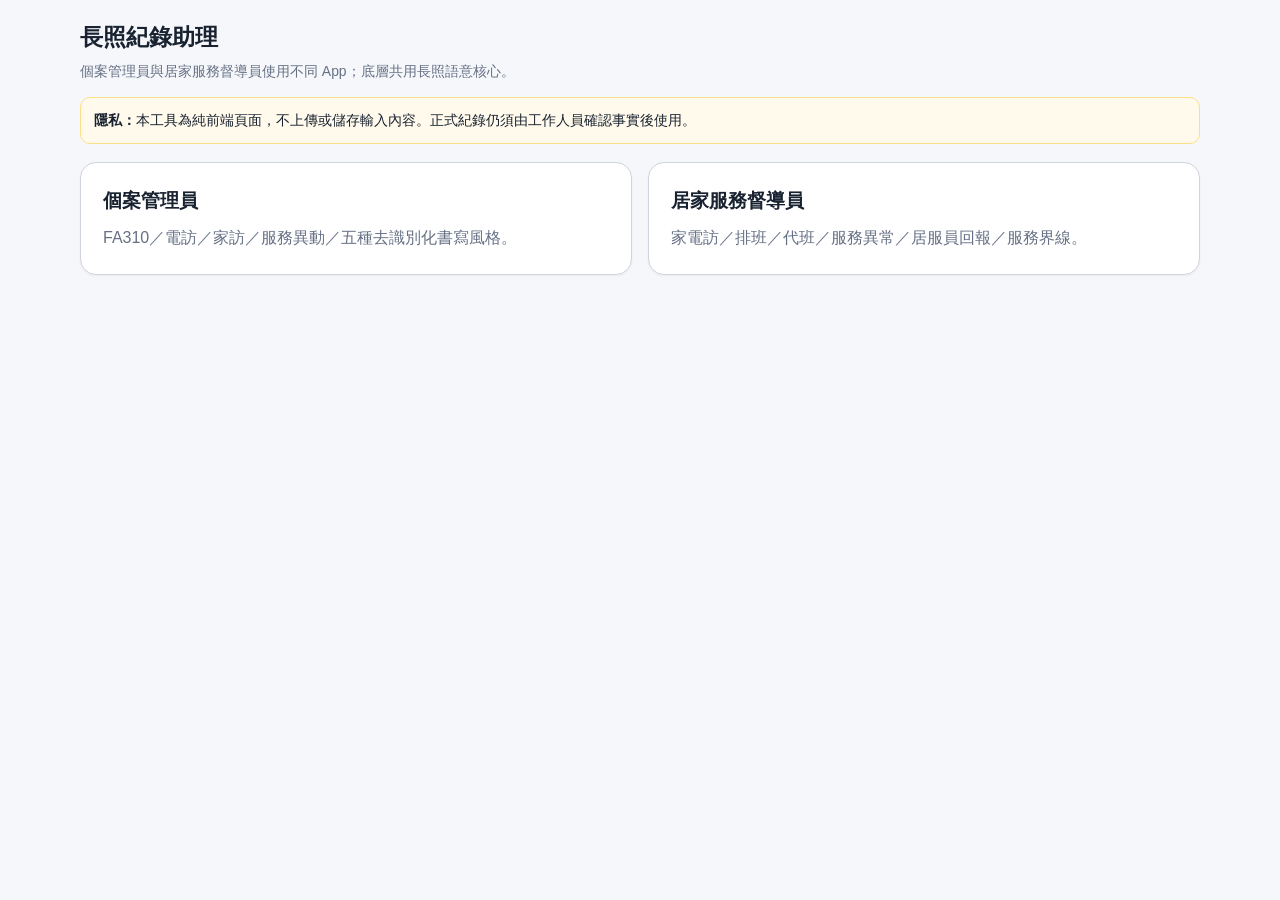
==== commit 4cb54b74: "feat: split case-manager and supervisor into independent apps" ====
--- a/index.html
+++ b/index.html
@@ -1,368 +1,9 @@
 <!DOCTYPE html>
-<html lang="zh-Hant">
-<head>
-<meta charset="utf-8">
-<meta name="viewport" content="width=device-width,initial-scale=1">
-<title>長照紀錄助理 Prototype v0.6｜個管＋居督共用</title>
-<style>
-:root{--bg:#f5f7fa;--card:#fff;--text:#182230;--muted:#667085;--line:#d0d5dd;--accent:#344054;--soft:#f2f4f7;--blue:#eff6ff;--blueb:#bfdbfe;--warn:#fff7ed;--warnb:#fb923c;--red:#b42318;--green:#067647}
-*{box-sizing:border-box} body{margin:0;background:var(--bg);color:var(--text);font-family:-apple-system,BlinkMacSystemFont,"Segoe UI","Noto Sans TC","Microsoft JhengHei",sans-serif;line-height:1.65}
-.wrap{width:min(1120px,calc(100% - 24px));margin:18px auto 48px} h1{font-size:1.45rem;margin:0 0 4px} h2{font-size:1.05rem;margin:0 0 10px}
-.sub,.meta{color:var(--muted);font-size:.87rem} .sub{margin-bottom:14px}
-.card{background:#fff;border:1px solid #e4e7ec;border-radius:14px;padding:16px;margin-bottom:14px;box-shadow:0 1px 2px rgba(0,0,0,.03)}
-.notice{padding:11px 13px;background:#fffaeb;border:1px solid #fedf89;border-radius:10px;font-size:.88rem;margin-bottom:14px}
-.row{display:grid;grid-template-columns:1fr;gap:12px} @media(min-width:800px){.row.three{grid-template-columns:1.45fr .8fr .8fr} .row.two{grid-template-columns:1fr 1fr}}
-label{display:block;font-weight:700;margin-bottom:6px} select,input,textarea,button{font:inherit} select,input,textarea{width:100%;padding:10px 12px;border:1px solid var(--line);border-radius:10px;background:#fff;color:var(--text)} textarea{min-height:190px;resize:vertical}
-.btns{display:flex;flex-wrap:wrap;gap:8px;margin-top:10px} button{padding:9px 14px;border:1px solid var(--line);border-radius:10px;background:#fff;cursor:pointer} button.primary{background:var(--accent);color:#fff;border-color:var(--accent)}
-.profile,.output,.advice,.scriptbox{white-space:pre-wrap;border-radius:10px;padding:12px} .profile,.output{background:#f8fafc;border:1px solid var(--line)} .output{min-height:170px} .advice{min-height:135px;background:var(--blue);border:1px solid var(--blueb)} .scriptbox{background:#f9fafb;border:1px dashed var(--line)}
-.chips{display:flex;gap:6px;flex-wrap:wrap} .chip{font-size:.8rem;background:var(--soft);border-radius:999px;padding:4px 9px} .chip.neg{text-decoration:line-through;color:#667085} .chip.uncertain{background:#fff7ed} .chip.risk{background:#fee4e2;color:#b42318}
-.qa{margin-top:10px;background:var(--warn);border-left:3px solid var(--warnb);padding:8px 10px;font-size:.86rem} .riskbox{margin-top:10px;background:#fef3f2;border-left:3px solid #d92d20;padding:8px 10px;font-size:.86rem;color:#912018}
-.hidden{display:none} .ok{color:var(--green)} .warn{color:#9a3412} .status{font-size:.85rem;margin-top:8px}
-.stats{display:grid;grid-template-columns:repeat(2,1fr);gap:8px;margin:10px 0} @media(min-width:800px){.stats{grid-template-columns:repeat(4,1fr)}} .stat{background:#f8fafc;border:1px solid #e4e7ec;border-radius:10px;padding:10px} .stat strong{display:block;font-size:1.2rem}
-.compare{display:grid;grid-template-columns:1fr;gap:10px} @media(min-width:900px){.compare{grid-template-columns:1fr 1fr}} .cmp{border:1px solid #e4e7ec;border-radius:12px;padding:12px} .cmp h3{font-size:.95rem;margin:0 0 4px} .cmp .txt{white-space:pre-wrap;background:#f8fafc;border-radius:8px;padding:10px;font-size:.88rem;margin-top:8px}
-details{border-top:1px dashed #d0d5dd;margin-top:14px;padding-top:10px} summary{cursor:pointer;font-weight:700}
-.lexbar{display:grid;grid-template-columns:1fr;gap:8px;margin:10px 0} @media(min-width:760px){.lexbar{grid-template-columns:1.4fr .8fr}}
-.lexgrid{display:grid;grid-template-columns:1fr;gap:8px;max-height:520px;overflow:auto} .lexitem{border:1px solid #e4e7ec;border-radius:10px;padding:10px} .lexitem .head{display:flex;gap:8px;align-items:center;flex-wrap:wrap} .tag{font-size:.75rem;background:#eef2f6;border-radius:999px;padding:2px 7px} .aliases{font-size:.84rem;color:#475467;margin-top:5px} .follow{font-size:.82rem;margin-top:6px}
-.cross{margin-top:8px;padding:10px;background:#f0fdf4;border:1px solid #bbf7d0;border-radius:10px}
-.toggle{display:flex;gap:8px;align-items:center;font-size:.9rem;margin-top:10px} .toggle input{width:auto}
-</style>
-</head>
-<body><div class="wrap">
-<h1>長照紀錄助理 Prototype v0.6</h1>
-<div class="sub">個案管理員＋居家服務督導員共用｜單一語意核心＋角色化紀錄輸出</div>
-<div class="notice"><strong>重要：</strong>個管與居督使用同一套長照語意詞庫、否定／不確定辨識與安全規則，只在最後一步切換成各角色適合的紀錄格式。正式紀錄不把尚未確認的內容寫成事實。</div>
-
-<div class="stats">
- <div class="stat"><strong>14</strong><span class="meta">議題領域</span></div>
- <div class="stat"><strong>139</strong><span class="meta">語意概念</span></div>
- <div class="stat"><strong>982</strong><span class="meta">同義詞／口語別稱</span></div>
- <div class="stat"><strong>30</strong><span class="meta">跨議題組合規則</span></div>
-</div>
-
-<div class="card">
- <div class="row three">
-  <div><label>使用角色</label><select id="role"><option value="supervisor">居家服務督導員</option><option value="case-manager">個案管理員</option></select></div>
-  <div id="styleWrap"><label>個管書寫習慣</label><select id="style">
-   <option value="styleA">個管風格 A｜日期＋(一)(二)結構型</option><option value="styleB">個管風格 B｜近期＋精簡條列型</option><option value="styleC">個管風格 C｜案主＋互動鏈型</option><option value="styleD">個管風格 D｜直接來源＋細項型</option><option value="styleE">個管風格 E｜自然段落＋因果型</option>
-  </select></div>
-  <div><label>追蹤日期</label><input id="date" type="date"></div>
- </div>
- <div class="row three" style="margin-top:10px">
-  <div><label>追蹤方式</label><select id="method"><option>電訪</option><option>電聯</option><option>家訪</option><option>家訪+電訪</option><option>居服員回報</option><option>服務異常追蹤</option><option>排班協調</option></select></div>
-  <div><label>延伸深度</label><select id="depth"><option value="standard">標準：跨議題＋6項追問</option><option value="broad">廣泛：跨議題＋10項追問＋可能資源方向</option><option value="conservative">保守：只列3項最直接追問</option></select></div>
-  <div><label>正式紀錄策略</label><select id="recordMode"><option value="faithful">事實保真（建議）</option><option value="compact">事實保真＋簡化贅詞</option></select></div>
- </div>
- <div id="roleHint" class="meta" style="margin-top:10px"></div>
- <div id="profile" class="profile" style="margin-top:8px"></div>
-</div>
-
-<div class="card">
- <label>自然語境輸入</label>
- <textarea id="input" placeholder="居督可直接輸入：居服員明天上午臨時請假，案女白天上班，目前找不到代班，請幫我整理紀錄並告訴我還要確認什麼。"></textarea>
- <div class="btns">
-  <button id="sampleSupervisorLeave">居督：臨時請假＋無人力</button>
-  <button id="sampleSupervisorScope">居督：超出服務範圍</button>
-  <button id="sampleAccident">個管：車禍＋ICU</button>
-  <button id="sampleWound">個管：出院＋壓瘡</button>
-  <button id="clear">清除</button>
-  <button id="gen" class="primary">深層解析並生成</button>
-  <button id="compare">比較五位個管</button>
- </div>
-</div>
-
-<div class="card">
- <h2>語意解析</h2>
- <div class="row two">
-  <div><div class="meta">辨識到的議題</div><div id="hits" class="chips"><span class="meta">尚未分析</span></div></div>
-  <div><div class="meta">已剝離的操作指令</div><div id="instructions" class="chips"><span class="meta">尚未分析</span></div></div>
- </div>
- <div id="crossBox"></div>
- <div id="riskBox" class="riskbox hidden"></div>
- <div id="qa" class="qa hidden"></div>
-</div>
-
-<div class="card"><h2>正式紀錄草稿</h2><div id="output" class="output">尚未產生</div><div class="btns"><button id="copy">複製正式紀錄</button></div></div>
-
-<div class="card">
- <h2>延伸答覆／追蹤建議</h2>
- <div id="advice" class="advice">尚未產生</div>
- <div class="meta">此區可依語意延伸「接下來應確認什麼」，但不視為已發生事實，不自動寫回正式紀錄。</div>
-</div>
-
-<div class="card">
- <h2>可直接拿來詢問案家／服務單位的話</h2>
- <div id="questionScript" class="scriptbox">尚未產生</div>
-</div>
-
-<div id="compareCard" class="card hidden"><h2>五位個管比較</h2><div id="grid" class="compare"></div></div>
-
-<div class="card">
- <details>
-  <summary>查看／搜尋完整共用長照語意詞庫（含居督服務管理）</summary>
-  <div class="lexbar"><input id="lexSearch" placeholder="搜尋：例如 壓瘡、外看、沒錢、跌倒、喘息…"><select id="lexGroup"><option value="">全部領域</option></select></div>
-  <div id="lexCount" class="meta"></div>
-  <div id="lexGrid" class="lexgrid"></div>
- </details>
-</div>
-
-<div id="status" class="status"></div>
-</div>
-
-<script>
-const GROUPS={"acute": "急性病況／醫療", "wound": "事故／傷口／皮膚", "adl": "活動功能／ADL", "nutrition": "飲食／吞嚥／營養", "elimination": "排泄／管路／醫材", "cognition": "認知／情緒／行為", "sensory": "感官／溝通", "caregiver": "照顧者／家庭", "service": "長照服務／資源", "environment": "輔具／居家環境", "social": "社會／經濟／居住", "admin": "行政／聯繫／案件狀態", "safety": "安全／災害", "end": "末期／死亡／結案"};
-const GROUP_DEFAULTS={"acute": ["確認目前身體狀況是否與平常有明顯差異", "確認是否已有醫療評估、醫囑、回診或用藥安排", "確認病況是否造成活動功能或照顧方式改變"], "wound": ["確認事件／傷口發生時間、部位與目前狀況", "確認是否已就醫及是否影響日常活動或照顧"], "adl": ["確認相較過去是否為新增或加重的功能限制", "確認目前實際需要協助的動作與程度", "確認現有輔具、照顧人力與環境是否足夠"], "nutrition": ["確認飲食、飲水、體重及吞嚥安全是否有改變", "確認主要照顧者目前如何協助進食"], "elimination": ["確認目前照護方式、管路／排泄狀況及主要照顧者操作情形"], "cognition": ["確認行為／認知改變的頻率、時間與觸發情境", "確認是否影響個案安全或照顧者負荷"], "sensory": ["確認目前最有效的溝通方式及是否影響日常安全"], "caregiver": ["確認主要照顧者、替代人力、無人力時段與照顧負荷", "確認家屬是否已有可行的分工或短期支援"], "service": ["確認目前服務項目、頻率、執行情形與案家需求是否一致", "確認是否需要調整、暫停、恢復或更換服務安排"], "environment": ["確認實際使用場景、環境危險點與既有輔具／設備是否合適"], "social": ["確認問題對基本生活、照顧安排及可運用家庭／社會資源的影響"], "admin": ["確認目前案件狀態、已完成步驟、主責窗口與下一個追蹤時間點"], "safety": ["優先確認目前人身安全及風險是否已解除"], "end": ["確認家屬目前狀況、主要決策窗口及長照／醫療後續行政安排"]};
-const LEXICON=[{"key": "hospitalization", "group": "acute", "label": "住院", "aliases": ["住院", "住進醫院", "入院", "住院中", "住院治療", "留院", "住院觀察"], "normal": "目前住院中", "specific": ["確認此次住院原因、目前治療狀況及預估住院安排", "確認既有長照服務是否需暫停或調整"], "resources": [], "risk": ""}, {"key": "discharge", "group": "acute", "label": "出院／返家", "aliases": ["出院", "剛出院", "剛剛出院", "甫出院", "出院返家", "出院回家", "返家休養", "回家休養", "出院後返家"], "normal": "目前甫出院", "specific": ["確認出院日期、出院醫囑、回診與用藥安排", "確認出院後照顧人力及原有長照服務銜接情形"], "resources": [], "risk": ""}, {"key": "icu", "group": "acute", "label": "加護病房／重症", "aliases": ["加護病房", "加護", "ICU", "icu", "住ICU", "進ICU", "重症病房", "住進加護病房"], "normal": "目前於加護病房治療", "specific": ["確認目前主要傷病、治療狀況及家屬取得醫療資訊的窗口", "確認後續是否有轉一般病房、出院或照顧安排資訊"], "resources": [], "risk": "high"}, {"key": "er", "group": "acute", "label": "急診／送醫", "aliases": ["急診", "掛急診", "送急診", "送醫", "緊急送醫", "去急診", "跑急診"], "normal": "近期曾至急診／送醫", "specific": ["確認送醫原因、處置結果及目前是否返家或住院"], "resources": [], "risk": ""}, {"key": "surgery", "group": "acute", "label": "手術／術後", "aliases": ["手術", "開刀", "動手術", "接受手術", "術後", "開完刀", "手術後", "開刀後"], "normal": "近期接受手術／術後照護中", "specific": ["確認手術日期、術後注意事項、回診與活動限制", "確認術後功能是否影響原有照顧安排"], "resources": [], "risk": ""}, {"key": "followup", "group": "acute", "label": "回診／就醫追蹤", "aliases": ["回診", "返診", "複診", "門診", "看診", "就醫", "看醫生", "看醫師", "回醫院", "回門診"], "normal": "持續就醫追蹤", "specific": ["確認回診科別、頻率及交通／陪同安排"], "resources": [], "risk": ""}, {"key": "rehab", "group": "acute", "label": "復健", "aliases": ["復健", "做復健", "物理治療", "職能治療", "復健治療", "復健課", "去復健"], "normal": "持續接受復健", "specific": ["確認復健頻率、交通安排及目前功能變化"], "resources": [], "risk": ""}, {"key": "infection", "group": "acute", "label": "感染／發炎", "aliases": ["感染", "發炎", "細菌感染", "病毒感染", "肺炎", "泌尿道感染", "尿路感染", "傷口感染"], "normal": "有感染／發炎相關情形", "specific": ["確認是否已就醫、醫療端診斷與目前治療安排"], "resources": [], "risk": ""}, {"key": "fever", "group": "acute", "label": "發燒", "aliases": ["發燒", "發熱", "燒起來", "高燒", "低燒", "體溫高", "發高燒"], "normal": "近期有發燒情形", "specific": ["確認發燒持續時間、是否已就醫及伴隨其他症狀"], "resources": [], "risk": ""}, {"key": "pain", "group": "acute", "label": "疼痛／痠痛", "aliases": ["疼痛", "很痛", "會痛", "痛", "痠痛", "酸痛", "抽痛", "刺痛", "疼", "不舒服"], "normal": "有疼痛不適情形", "specific": ["確認疼痛部位、時間、是否影響移動或日常生活", "確認是否已就醫或已有醫療處置"], "resources": [], "risk": ""}, {"key": "dyspnea", "group": "acute", "label": "呼吸不適／喘", "aliases": ["喘", "很喘", "喘不過氣", "呼吸困難", "呼吸不順", "喘氣", "氣喘吁吁", "呼吸急促", "缺氧"], "normal": "有呼吸不適情形", "specific": ["確認目前是否已接受醫療評估及是否有氧氣／呼吸照護安排"], "resources": [], "risk": "high"}, {"key": "oxygen", "group": "acute", "label": "氧氣／製氧機", "aliases": ["氧氣", "吸氧", "氧氣機", "製氧機", "氧氣筒", "氧氣瓶", "使用氧氣", "戴氧氣"], "normal": "目前有使用氧氣相關設備", "specific": ["確認氧氣設備來源、使用情形及醫療端後續追蹤"], "resources": [], "risk": ""}, {"key": "consciousness", "group": "acute", "label": "意識改變", "aliases": ["意識不清", "昏迷", "叫不醒", "嗜睡", "反應變差", "神智不清", "意識改變", "突然不太清醒"], "normal": "有意識／反應改變情形", "specific": ["優先確認目前是否已送醫或由醫療人員評估"], "resources": [], "risk": "high"}, {"key": "seizure", "group": "acute", "label": "抽搐／癲癇發作", "aliases": ["抽搐", "癲癇發作", "發作", "全身抖", "抽筋發作", "突然抽搐"], "normal": "有抽搐／疑似癲癇發作情形", "specific": ["確認是否已接受醫療評估、發作時間與後續處置"], "resources": [], "risk": "high"}, {"key": "bp", "group": "acute", "label": "血壓異常", "aliases": ["血壓高", "血壓低", "高血壓", "低血壓", "血壓不穩", "血壓飆高", "血壓掉"], "normal": "有血壓相關狀況", "specific": ["確認近期量測情形、是否有不適及是否已依醫囑處理"], "resources": [], "risk": ""}, {"key": "glucose", "group": "acute", "label": "血糖異常／糖尿病", "aliases": ["血糖高", "血糖低", "糖尿病", "低血糖", "高血糖", "血糖不穩", "血糖控制"], "normal": "有血糖／糖尿病照護需求", "specific": ["確認目前血糖監測、用藥／胰島素及回診安排"], "resources": [], "risk": ""}, {"key": "edema", "group": "acute", "label": "水腫／腫脹", "aliases": ["水腫", "腳腫", "腿腫", "腫起來", "腫脹", "下肢水腫", "雙腳腫"], "normal": "有腫脹／水腫情形", "specific": ["確認發生部位、持續時間及是否已就醫"], "resources": [], "risk": ""}, {"key": "stable", "group": "acute", "label": "體況穩定／改善", "aliases": ["穩定", "體況穩定", "狀況穩定", "趨於穩定", "比較穩定", "有好轉", "好很多", "恢復不錯", "改善"], "normal": "目前體況相對穩定／有改善", "specific": [], "resources": [], "risk": ""}, {"key": "deterioration", "group": "acute", "label": "體況下降／惡化", "aliases": ["變差", "惡化", "退步", "體況下降", "狀況變差", "越來越差", "功能退化", "身體變差"], "normal": "近期體況／功能有下降情形", "specific": ["確認變化開始時間、主要表現及是否已就醫", "確認是否增加照顧人力或服務需求"], "resources": [], "risk": ""}, {"key": "pressure_injury", "group": "wound", "label": "壓瘡／壓力性損傷", "aliases": ["壓瘡", "褥瘡", "壓傷", "壓力性損傷", "壓力性潰瘍", "壓迫性傷口", "屁股破皮", "尾椎破皮", "薦骨傷口"], "normal": "有壓瘡／壓力性損傷情形", "specific": ["確認傷口部位、目前狀況及是否已有醫療端評估", "確認換藥照護、翻身移位與減壓安排"], "resources": ["如實際有需求，可再評估居家護理、居家醫療或減壓相關輔具"], "risk": ""}, {"key": "wound", "group": "wound", "label": "一般傷口／換藥", "aliases": ["傷口", "破皮", "皮膚破", "傷口未癒", "換藥", "需要換藥", "外傷", "擦傷", "裂傷"], "normal": "有傷口／換藥照護需求", "specific": ["確認傷口來源、部位、照護方式及是否已就醫"], "resources": [], "risk": ""}, {"key": "fall", "group": "wound", "label": "跌倒", "aliases": ["跌倒", "摔倒", "跌了一跤", "滑倒", "絆倒", "從床上跌下來", "跌下床", "摔下去"], "normal": "近期有跌倒事件", "specific": ["確認跌倒時間、地點、原因、是否受傷及是否就醫", "確認跌倒後活動能力是否改變及居家安全需求"], "resources": [], "risk": ""}, {"key": "accident", "group": "wound", "label": "車禍／交通事故", "aliases": ["車禍", "交通事故", "出車禍", "被車撞", "撞車", "機車事故", "汽車事故", "交通意外"], "normal": "近期發生交通事故", "specific": ["確認事故造成的傷勢、目前醫療處置及後續治療安排", "確認事故後功能與照顧需求是否改變"], "resources": [], "risk": ""}, {"key": "fracture", "group": "wound", "label": "骨折／骨裂", "aliases": ["骨折", "骨裂", "裂掉", "骨頭斷", "壓迫性骨折", "髖部骨折", "脊椎骨折"], "normal": "有骨折／骨裂情形", "specific": ["確認骨折部位、治療方式、活動限制及復健安排"], "resources": [], "risk": ""}, {"key": "bleeding", "group": "wound", "label": "出血", "aliases": ["出血", "流血不止", "大量出血", "一直流血", "血流很多"], "normal": "有出血情形", "specific": ["優先確認是否已接受緊急醫療評估"], "resources": [], "risk": "high"}, {"key": "burn", "group": "wound", "label": "燙傷／燒傷", "aliases": ["燙傷", "燒傷", "被熱水燙到", "被火燒到"], "normal": "有燙傷／燒傷情形", "specific": ["確認傷勢範圍、是否已就醫及目前傷口照護"], "resources": [], "risk": ""}, {"key": "weakness", "group": "adl", "label": "肌力下降／無力", "aliases": ["無力", "沒力", "腳沒力", "腿無力", "下肢無力", "肌力變差", "肌力下降", "軟腳", "站不住"], "normal": "有肌力下降／無力情形", "specific": ["確認是否影響起身、站立、步行與轉位", "確認目前是否使用輔具或需要他人協助"], "resources": [], "risk": ""}, {"key": "walking", "group": "adl", "label": "步行困難", "aliases": ["走不動", "不會走", "走路不穩", "走不穩", "步態不穩", "走很慢", "行走困難", "無法步行", "走路需要扶"], "normal": "步行能力受限", "specific": ["確認可步行距離、是否需人扶持或使用輔具"], "resources": [], "risk": ""}, {"key": "transfer", "group": "adl", "label": "轉位困難", "aliases": ["轉位困難", "起身困難", "站起來很難", "上下床困難", "移位困難", "從床到椅子需要幫忙", "坐起困難"], "normal": "轉位／起身需要協助", "specific": ["確認目前需要何種程度協助及是否有安全風險"], "resources": [], "risk": ""}, {"key": "bedbound", "group": "adl", "label": "臥床／長時間躺床", "aliases": ["臥床", "整天躺著", "都躺在床上", "長期臥床", "下不了床", "幾乎都在床上", "躺床為主"], "normal": "目前以臥床／長時間躺床為主", "specific": ["確認翻身、移位、皮膚、排泄與照顧人力情形"], "resources": [], "risk": ""}, {"key": "wheelchair", "group": "adl", "label": "輪椅使用", "aliases": ["輪椅", "坐輪椅", "使用輪椅", "推輪椅", "需要輪椅"], "normal": "目前有使用輪椅", "specific": ["確認輪椅使用安全、移位方式及外出動線"], "resources": [], "risk": ""}, {"key": "walker", "group": "adl", "label": "助行器／柺杖", "aliases": ["助行器", "助行車", "四腳拐", "單拐", "柺杖", "拐杖", "ㄇ字型助行器", "walker"], "normal": "目前有使用步行輔具", "specific": ["確認輔具是否合適、使用是否安全及是否需重新評估"], "resources": [], "risk": ""}, {"key": "stairs", "group": "adl", "label": "上下樓困難", "aliases": ["上下樓困難", "不能爬樓梯", "上樓困難", "下樓困難", "爬樓梯很吃力", "住二樓下不來"], "normal": "上下樓能力受限", "specific": ["確認主要生活樓層、必要移動情境及是否有替代動線"], "resources": [], "risk": ""}, {"key": "bathing", "group": "adl", "label": "沐浴／洗澡協助", "aliases": ["洗澡需要幫忙", "沐浴需要協助", "不能自己洗澡", "洗澡不方便", "幫忙洗澡", "協助沐浴"], "normal": "沐浴需要協助", "specific": ["確認目前由誰協助、浴室安全及既有服務是否足夠"], "resources": [], "risk": ""}, {"key": "toileting", "group": "adl", "label": "如廁協助", "aliases": ["上廁所需要幫忙", "如廁需要協助", "不能自己上廁所", "廁所不方便", "坐馬桶困難", "起身如廁困難"], "normal": "如廁需要協助", "specific": ["確認移位、馬桶起身、夜間如廁及環境安全"], "resources": [], "risk": ""}, {"key": "dressing", "group": "adl", "label": "穿脫衣物協助", "aliases": ["穿衣需要幫忙", "不會穿衣服", "穿脫衣物需要協助", "換衣服需要幫忙"], "normal": "穿脫衣物需要協助", "specific": [], "resources": [], "risk": ""}, {"key": "feeding", "group": "adl", "label": "進食需協助", "aliases": ["吃飯需要餵", "需要餵食", "不能自己吃", "進食需要協助", "餵飯"], "normal": "進食需要協助", "specific": ["確認目前食物型態、進食速度與是否有嗆咳"], "resources": [], "risk": ""}, {"key": "continence", "group": "adl", "label": "大小便失禁", "aliases": ["尿失禁", "便失禁", "大小便失禁", "包尿布", "漏尿", "控制不了大小便", "尿褲子", "大便失禁"], "normal": "有大小便失禁／需尿布照護", "specific": ["確認皮膚照護、尿布更換與夜間照顧安排"], "resources": [], "risk": ""}, {"key": "selfcare_decline", "group": "adl", "label": "自理能力下降", "aliases": ["自理變差", "生活自理退步", "ADL變差", "日常生活需要更多幫忙", "以前會現在不會"], "normal": "日常生活自理能力下降", "specific": ["確認哪些日常活動出現新增協助需求"], "resources": [], "risk": ""}, {"key": "appetite", "group": "nutrition", "label": "食慾下降", "aliases": ["食慾差", "沒胃口", "不想吃", "吃不下", "不吃飯", "食量變少", "吃很少", "只吃一點"], "normal": "近期食慾／進食量下降", "specific": ["確認實際進食量、水分、精神狀況及是否伴隨其他不適"], "resources": [], "risk": ""}, {"key": "swallowing", "group": "nutrition", "label": "吞嚥困難", "aliases": ["吞嚥困難", "吞不下去", "吞東西困難", "吞嚥變差", "吞很久", "吃東西卡卡"], "normal": "有吞嚥困難情形", "specific": ["確認食物質地、進食時間及是否已接受相關專業評估"], "resources": [], "risk": ""}, {"key": "choking", "group": "nutrition", "label": "嗆咳／噎到", "aliases": ["嗆咳", "喝水會嗆", "吃飯會嗆", "容易嗆到", "噎到", "吃東西噎住", "喝水嗆到"], "normal": "進食／飲水有嗆咳情形", "specific": ["確認發生頻率、食物型態及是否已向醫療／專業人員反映"], "resources": [], "risk": "medium"}, {"key": "texture", "group": "nutrition", "label": "飲食質地調整", "aliases": ["軟質飲食", "細碎飲食", "泥狀飲食", "打泥", "剪碎", "剁碎", "流質", "半流質", "質地調整"], "normal": "目前有飲食質地調整", "specific": ["確認目前採用的質地及是否能安全進食"], "resources": [], "risk": ""}, {"key": "weight_loss", "group": "nutrition", "label": "體重下降／消瘦", "aliases": ["變瘦", "體重下降", "體重減輕", "瘦很多", "消瘦", "掉體重"], "normal": "近期有體重下降／消瘦情形", "specific": ["確認體重變化時間、食慾及是否已就醫／營養評估"], "resources": [], "risk": ""}, {"key": "hydration", "group": "nutrition", "label": "飲水不足／脫水風險", "aliases": ["喝水少", "不喝水", "水喝很少", "飲水不足", "脫水", "不愛喝水"], "normal": "近期飲水量偏少／有補水議題", "specific": ["確認每日飲水情形及是否有醫療端限制"], "resources": [], "risk": ""}, {"key": "tube_feeding", "group": "nutrition", "label": "鼻胃管／管灌", "aliases": ["鼻胃管", "NG", "管灌", "灌食", "鼻胃管灌食", "灌牛奶"], "normal": "目前有鼻胃管／管灌照護", "specific": ["確認灌食安排、管路照護及主要照顧者操作情形"], "resources": [], "risk": ""}, {"key": "constipation", "group": "elimination", "label": "便秘", "aliases": ["便秘", "大不出來", "好幾天沒大便", "排便困難", "解便困難"], "normal": "有便秘／排便困難情形", "specific": ["確認持續天數、飲食水分與是否已就醫或依醫囑處理"], "resources": [], "risk": ""}, {"key": "diarrhea", "group": "elimination", "label": "腹瀉", "aliases": ["腹瀉", "拉肚子", "一直拉", "水便", "稀便"], "normal": "有腹瀉情形", "specific": ["確認頻率、持續時間、進食與是否已就醫"], "resources": [], "risk": ""}, {"key": "urinary", "group": "elimination", "label": "排尿異常", "aliases": ["尿不出來", "排尿困難", "頻尿", "一直尿", "尿很少", "尿痛", "小便痛", "血尿"], "normal": "有排尿相關異常", "specific": ["確認症狀、持續時間及是否已就醫"], "resources": [], "risk": ""}, {"key": "catheter", "group": "elimination", "label": "尿管／導尿管", "aliases": ["尿管", "導尿管", "留置尿管", "尿袋", "foley", "Foley"], "normal": "目前有留置尿管相關照護", "specific": ["確認管路照護、尿液情形及更換／回診安排"], "resources": [], "risk": ""}, {"key": "ostomy", "group": "elimination", "label": "造口", "aliases": ["造口", "人工肛門", "腸造口", "尿路造口", "造口袋"], "normal": "目前有造口照護需求", "specific": ["確認造口照護由誰執行及耗材／回診安排"], "resources": [], "risk": ""}, {"key": "tracheostomy", "group": "elimination", "label": "氣切", "aliases": ["氣切", "氣切管", "氣管造口", "tracheostomy"], "normal": "目前有氣切相關照護", "specific": ["確認抽痰、管路照護與醫療支持安排"], "resources": [], "risk": ""}, {"key": "suction", "group": "elimination", "label": "抽痰", "aliases": ["抽痰", "吸痰", "痰很多需要抽", "需要抽痰"], "normal": "有抽痰照護需求", "specific": ["確認抽痰頻率、由誰執行及是否有相關設備"], "resources": [], "risk": ""}, {"key": "dialysis", "group": "elimination", "label": "洗腎／透析", "aliases": ["洗腎", "透析", "血液透析", "腹膜透析", "腎友", "洗腎接送"], "normal": "有固定透析／洗腎安排", "specific": ["確認透析時間、交通與陪同安排"], "resources": [], "risk": ""}, {"key": "dementia", "group": "cognition", "label": "失智／認知退化", "aliases": ["失智", "失智症", "認知退化", "記憶退化", "老人癡呆", "阿茲海默", "阿茲海默症"], "normal": "有失智／認知功能退化情形", "specific": ["確認目前日常安全、服藥、外出及照顧安排"], "resources": [], "risk": ""}, {"key": "memory", "group": "cognition", "label": "記憶力下降", "aliases": ["記憶差", "記憶不好", "忘東忘西", "一直忘記", "短期記憶差", "重複問"], "normal": "近期有記憶力下降／健忘情形", "specific": ["確認是否影響用藥、外出、金錢或日常生活安全"], "resources": [], "risk": ""}, {"key": "confusion", "group": "cognition", "label": "混亂／定向感差", "aliases": ["搞不清楚", "混亂", "定向感差", "不知道時間", "不知道在哪裡", "認錯人", "突然變混亂"], "normal": "有混亂／定向感異常情形", "specific": ["確認是否為近期突然出現、是否伴隨身體不適或用藥變化"], "resources": [], "risk": ""}, {"key": "hallucination", "group": "cognition", "label": "幻覺／妄想", "aliases": ["幻覺", "看到不存在的人", "聽到聲音", "妄想", "疑神疑鬼", "覺得有人害他"], "normal": "有幻覺／妄想相關行為", "specific": ["確認發生頻率、對安全與照顧的影響及是否有醫療追蹤"], "resources": [], "risk": ""}, {"key": "agitation", "group": "cognition", "label": "躁動／激動／攻擊", "aliases": ["躁動", "暴躁", "情緒激動", "會打人", "攻擊", "罵人", "一直吵", "脾氣變大", "易怒"], "normal": "有躁動／情緒行為困擾", "specific": ["確認發生情境、頻率、觸發原因及照顧者是否能安全應對"], "resources": [], "risk": ""}, {"key": "wandering", "group": "cognition", "label": "遊走／走失風險", "aliases": ["走失", "亂跑", "一直往外跑", "遊走", "到處走", "自己跑出去", "找不到人"], "normal": "有遊走／走失風險", "specific": ["確認發生時間、外出安全與目前陪同／監督方式"], "resources": [], "risk": ""}, {"key": "refusal", "group": "cognition", "label": "拒絕照顧／服務", "aliases": ["拒絕", "不配合", "不要服務", "不讓人幫忙", "抗拒", "拒絕洗澡", "拒絕吃藥", "不願意去日照"], "normal": "有拒絕／抗拒照顧或服務情形", "specific": ["確認拒絕的具體事項、原因、頻率與是否可調整方式"], "resources": [], "risk": ""}, {"key": "sleep", "group": "cognition", "label": "睡眠問題／日夜顛倒", "aliases": ["睡不好", "失眠", "不睡覺", "晚上不睡", "日夜顛倒", "白天睡晚上醒", "半夜一直起來", "睡眠差"], "normal": "近期有睡眠／作息問題", "specific": ["確認持續時間、夜間安全及是否影響照顧者"], "resources": [], "risk": ""}, {"key": "depression", "group": "cognition", "label": "低落／憂鬱", "aliases": ["憂鬱", "心情不好", "情緒低落", "常哭", "一直哭", "不想活", "沒心情", "悶悶不樂"], "normal": "有情緒低落／憂鬱相關表現", "specific": ["確認持續時間、對生活影響及是否已有醫療／心理支持"], "resources": [], "risk": "medium"}, {"key": "anxiety", "group": "cognition", "label": "焦慮／不安", "aliases": ["焦慮", "很緊張", "不安", "一直擔心", "害怕", "恐慌"], "normal": "有焦慮／不安情形", "specific": ["確認主要擔憂、發生情境及對生活照顧的影響"], "resources": [], "risk": ""}, {"key": "apathy", "group": "cognition", "label": "缺乏活動／退縮", "aliases": ["都不想動", "不想出門", "不參加活動", "整天坐著", "整天躺著", "沒興趣", "退縮"], "normal": "活動參與下降／較退縮", "specific": ["確認是否與體況、情緒、疼痛或交通／陪同限制有關"], "resources": [], "risk": ""}, {"key": "hearing", "group": "sensory", "label": "聽力障礙", "aliases": ["重聽", "聽不到", "聽不清楚", "耳背", "聽力差", "需要很大聲"], "normal": "有聽力障礙", "specific": ["確認日常溝通方式及是否使用助聽設備"], "resources": [], "risk": ""}, {"key": "vision", "group": "sensory", "label": "視力障礙", "aliases": ["看不到", "視力差", "看不清楚", "失明", "視力模糊", "眼睛不好"], "normal": "有視力障礙", "specific": ["確認是否影響用藥、步行、閱讀或居家安全"], "resources": [], "risk": ""}, {"key": "speech", "group": "sensory", "label": "表達／語言困難", "aliases": ["不會講話", "講不清楚", "失語", "表達困難", "口語不清", "說話含糊"], "normal": "有口語表達／語言困難", "specific": ["確認目前可使用的溝通方式及主要照顧者理解程度"], "resources": [], "risk": ""}, {"key": "understanding", "group": "sensory", "label": "理解困難", "aliases": ["聽不懂", "理解差", "理解困難", "指令聽不懂", "需要重複說"], "normal": "有理解／溝通困難", "specific": ["確認溝通時需要的方式與協助"], "resources": [], "risk": ""}, {"key": "caregiver_burden", "group": "caregiver", "label": "照顧壓力／負荷", "aliases": ["照顧壓力大", "很累", "照顧不來", "快撐不住", "負荷很大", "照顧負荷", "身心俱疲", "沒辦法一直顧"], "normal": "主要照顧者有照顧負荷／壓力", "specific": ["確認目前主要壓力來源、可替代照顧人力與休息安排"], "resources": ["如有需求，可評估喘息、短照或其他照顧支持"], "risk": ""}, {"key": "no_caregiver", "group": "caregiver", "label": "缺乏照顧人力", "aliases": ["沒人照顧", "沒有人顧", "家裡沒人", "無照顧人力", "照顧人力不足", "沒人可以幫忙", "沒人陪"], "normal": "目前照顧人力不足", "specific": ["確認缺口時段、目前可支援家屬及是否有緊急替代方案"], "resources": [], "risk": ""}, {"key": "family_support", "group": "caregiver", "label": "家庭支持／分工", "aliases": ["家人會幫忙", "輪流照顧", "兄弟姊妹一起顧", "家庭支持好", "家屬分工", "輪班照顧"], "normal": "家庭照顧支持／分工尚有資源", "specific": ["確認主要聯絡人、照顧分工與交接方式"], "resources": [], "risk": ""}, {"key": "family_conflict", "group": "caregiver", "label": "家庭衝突／意見不一致", "aliases": ["家人吵架", "家庭衝突", "手足意見不同", "家屬意見不合", "照顧方式不同", "家人不合"], "normal": "家庭成員對照顧安排有歧異", "specific": ["確認目前決策窗口、主要爭議與是否影響照顧執行"], "resources": [], "risk": ""}, {"key": "foreign_caregiver", "group": "caregiver", "label": "外籍看護", "aliases": ["外看", "外勞", "外籍看護", "外籍照顧者", "看護", "家庭看護工", "外籍移工"], "normal": "目前有外籍看護／家庭看護工", "specific": ["確認主要照顧內容、休假安排與長照服務搭配情形"], "resources": [], "risk": ""}, {"key": "foreign_leave", "group": "caregiver", "label": "外看休假／離職", "aliases": ["外看休假", "外勞休假", "看護休假", "外看請假", "外看離職", "外勞跑掉", "看護離職", "外看返國"], "normal": "外籍看護有休假／離職造成照顧空窗", "specific": ["確認空窗日期、家屬替代人力與是否需要短期支持"], "resources": [], "risk": ""}, {"key": "caregiver_health", "group": "caregiver", "label": "照顧者健康問題", "aliases": ["照顧者生病", "案妻生病", "案女生病", "照顧者住院", "家屬住院", "照顧者身體不好"], "normal": "主要照顧者自身健康狀況影響照顧", "specific": ["確認目前可持續照顧的程度及替代人力"], "resources": [], "risk": ""}, {"key": "caregiver_work", "group": "caregiver", "label": "照顧者工作／請假困難", "aliases": ["要上班", "工作忙", "沒辦法請假", "家屬要工作", "白天上班", "不能一直請假", "工作無法配合"], "normal": "家屬工作安排影響照顧時間", "specific": ["確認實際無人力時段及現有服務是否能補足"], "resources": [], "risk": ""}, {"key": "grief", "group": "caregiver", "label": "喪親／後事", "aliases": ["辦喪事", "處理後事", "家人過世", "奔喪", "喪禮", "治喪"], "normal": "家屬近期有喪親／後事處理情形", "specific": ["確認是否短期影響照顧人力與聯繫安排"], "resources": [], "risk": ""}, {"key": "homecare", "group": "service", "label": "居家服務", "aliases": ["居服", "居家服務", "居服員", "居家服務員", "BA服務", "到宅服務"], "normal": "目前有使用居家服務", "specific": ["確認服務項目、頻率、實際執行及是否符合目前需求"], "resources": [], "risk": ""}, {"key": "daycare", "group": "service", "label": "日間照顧", "aliases": ["日照", "日間照顧", "日照中心", "白天去日照", "去日照上課", "社區式日照"], "normal": "目前有使用／考慮日間照顧", "specific": ["確認出席情形、交通接送、適應與家屬期待"], "resources": [], "risk": ""}, {"key": "transport", "group": "service", "label": "交通接送", "aliases": ["交通車", "交通接送", "長照交通", "復康巴士", "接送服務", "DA01", "BD03"], "normal": "有交通接送需求／服務", "specific": ["確認就醫／活動時間、預約情形及陪同需求"], "resources": [], "risk": ""}, {"key": "meal", "group": "service", "label": "送餐／備餐", "aliases": ["送餐", "餐食服務", "備餐", "送便當", "老人餐", "營養餐", "餐盒"], "normal": "有餐食／備餐相關服務需求", "specific": ["確認目前餐食來源、用餐能力與送餐時間是否合適"], "resources": [], "risk": ""}, {"key": "respite", "group": "service", "label": "喘息服務", "aliases": ["喘息", "居家喘息", "日照喘息", "機構喘息", "GA09", "喘息服務"], "normal": "有喘息服務需求／使用", "specific": ["確認預計使用日期、時段、照顧缺口及服務方式"], "resources": [], "risk": ""}, {"key": "shortcare", "group": "service", "label": "短照服務", "aliases": ["短照", "短期照顧", "居家短照", "日照短照", "SC03", "SC04", "SC09"], "normal": "有短照服務需求／使用", "specific": ["確認需求期間、服務型態與主要照顧缺口"], "resources": [], "risk": ""}, {"key": "professional", "group": "service", "label": "專業服務／復能", "aliases": ["專業服務", "復能", "復健老師到家", "物理治療師到家", "職能治療師到家", "營養師", "吞嚥訓練", "復能服務"], "normal": "有長照專業服務／復能需求", "specific": ["確認專業目標、執行情形與是否達成階段性需求"], "resources": [], "risk": ""}, {"key": "home_nursing", "group": "service", "label": "居家護理", "aliases": ["居家護理", "居護", "護理師到家", "居家護理所", "到宅換藥"], "normal": "有居家護理相關需求／服務", "specific": ["確認目前服務頻率、照護項目及醫療端窗口"], "resources": [], "risk": ""}, {"key": "home_medical", "group": "service", "label": "居家醫療", "aliases": ["居家醫療", "居整", "居家整合醫療", "醫師到家", "到宅醫療", "在家看醫生"], "normal": "有居家醫療相關服務", "specific": ["確認醫療團隊、追蹤頻率及與長照服務的分工"], "resources": [], "risk": ""}, {"key": "service_stable", "group": "service", "label": "服務穩定使用", "aliases": ["服務正常", "穩定使用", "正常使用", "都有來", "服務順利", "沒有問題", "無異常", "照常服務"], "normal": "既有長照服務持續穩定使用", "specific": [], "resources": [], "risk": ""}, {"key": "service_pause", "group": "service", "label": "服務暫停／請假", "aliases": ["服務暫停", "暫停服務", "請假", "居服請假", "日照請假", "先不要服務", "住院暫停", "停止服務一陣子"], "normal": "長照服務有暫停／請假情形", "specific": ["確認暫停原因、期間、服務單位是否知悉及預計恢復時間"], "resources": [], "risk": ""}, {"key": "service_increase", "group": "service", "label": "增加／新增服務", "aliases": ["加服務", "增加服務", "新增服務", "想多一點服務", "需要更多服務", "增加次數", "增加組數", "多排幾次"], "normal": "有增加／新增長照服務需求", "specific": ["確認新增需求的具體照顧問題、時段與頻率"], "resources": [], "risk": ""}, {"key": "service_reduce", "group": "service", "label": "減少服務", "aliases": ["減少服務", "少一點服務", "降低次數", "不用那麼多", "減少組數", "少排幾次"], "normal": "有減少長照服務需求", "specific": ["確認減少原因及保留的必要服務內容"], "resources": [], "risk": ""}, {"key": "service_switch", "group": "service", "label": "更換服務單位", "aliases": ["換單位", "更換單位", "換居服單位", "想換人", "更換服務單位", "換一家", "轉別家"], "normal": "有更換服務單位／人員需求", "specific": ["確認更換原因、既有問題及服務不中斷安排"], "resources": [], "risk": ""}, {"key": "dissatisfaction", "group": "service", "label": "服務不滿意", "aliases": ["不滿意", "服務不好", "做得不好", "態度不好", "一直遲到", "服務有問題", "不喜歡這個居服員"], "normal": "對現有服務有不滿意／疑義", "specific": ["確認具體事件、日期、服務內容與期望改善方式"], "resources": [], "risk": ""}, {"key": "complaint", "group": "service", "label": "申訴／客訴", "aliases": ["申訴", "客訴", "投訴", "抱怨", "要申訴", "要檢舉"], "normal": "有申訴／客訴需求", "specific": ["確認具體事件、相關單位／人員、已處理情形及期望結果"], "resources": [], "risk": ""}, {"key": "provider_capacity", "group": "service", "label": "單位無量能／無人力", "aliases": ["沒人力", "單位沒人", "無量能", "派不出人", "沒有居服員", "沒有車", "額滿", "沒辦法接案"], "normal": "服務單位有量能／人力限制", "specific": ["確認需求時段、已詢問單位及是否需擴大媒合"], "resources": [], "risk": ""}, {"key": "no_service_need", "group": "service", "label": "暫無長照需求", "aliases": ["沒有長照需求", "暫無需求", "目前不用服務", "不需要長照", "不用調整", "維持原服務", "先這樣就好"], "normal": "目前暫無長照服務異動需求", "specific": [], "resources": [], "risk": ""}, {"key": "assistive_device", "group": "environment", "label": "輔具需求", "aliases": ["輔具", "輪椅申請", "助行器申請", "便盆椅", "沐浴椅", "氣墊床", "病床", "輔具申請"], "normal": "有輔具相關需求", "specific": ["確認使用情境、現有輔具、評估／核定進度與購置情形"], "resources": [], "risk": ""}, {"key": "home_mod", "group": "environment", "label": "居家無障礙／扶手", "aliases": ["扶手", "無障礙", "居家改善", "防滑", "浴室扶手", "馬桶扶手", "坡道", "門檻改善", "居家無障礙"], "normal": "有居家無障礙／環境改善需求", "specific": ["確認主要危險點、使用情境及輔具中心評估進度"], "resources": [], "risk": ""}, {"key": "unsafe_home", "group": "environment", "label": "居家環境安全", "aliases": ["家裡很亂", "雜物很多", "動線不好", "地板滑", "浴室滑", "環境危險", "光線不足", "電線很多"], "normal": "居家環境有安全疑慮", "specific": ["確認實際危險位置、是否影響行走／轉位及可改善項目"], "resources": [], "risk": ""}, {"key": "bed_equipment", "group": "environment", "label": "照顧床／減壓設備", "aliases": ["電動床", "照顧床", "病床", "氣墊床", "減壓床墊", "減壓墊"], "normal": "有照顧床／減壓設備需求或使用", "specific": ["確認現有設備是否合適及使用安全"], "resources": [], "risk": ""}, {"key": "bathroom_safety", "group": "environment", "label": "浴廁安全", "aliases": ["浴室沒扶手", "廁所沒扶手", "馬桶旁沒扶手", "洗澡會滑", "浴室太滑", "浴廁危險"], "normal": "浴廁環境有安全需求", "specific": ["確認如廁、洗澡、進出浴廁最困難的動作"], "resources": [], "risk": ""}, {"key": "living_alone", "group": "social", "label": "獨居", "aliases": ["獨居", "自己住", "一個人住", "平常都一個人在家", "沒跟家人住"], "normal": "目前多數時間獨居／獨自在家", "specific": ["確認緊急聯絡、安全監測、餐食與固定探視頻率"], "resources": [], "risk": ""}, {"key": "social_isolation", "group": "social", "label": "社交不足／孤立", "aliases": ["很少出門", "沒人聊天", "沒有社交", "很孤單", "都在家", "不跟人互動", "社交退化"], "normal": "社交／外出活動較少", "specific": ["確認個案意願、交通與陪同限制，以及可接受的社區活動"], "resources": [], "risk": ""}, {"key": "financial", "group": "social", "label": "經濟困難", "aliases": ["沒錢", "經濟困難", "經濟壓力", "付不起", "沒收入", "錢不夠", "生活費不足", "自費負擔不起"], "normal": "有經濟／費用負擔議題", "specific": ["確認主要支出壓力、福利身分與目前已使用的補助／資源"], "resources": [], "risk": ""}, {"key": "food_insecurity", "group": "social", "label": "缺乏餐食／沒錢吃飯", "aliases": ["沒飯吃", "沒東西吃", "沒錢吃飯", "沒錢買菜", "吃飯有困難", "缺餐", "沒有食物"], "normal": "有餐食取得／食物不足議題", "specific": ["確認目前可取得餐食的方式、頻率與經濟／行動限制"], "resources": ["可視實際資格與在地資源評估送餐、社福或急難支持"], "risk": ""}, {"key": "housing", "group": "social", "label": "居住問題", "aliases": ["沒地方住", "住房問題", "租屋困難", "房子不能住", "居住不穩", "要搬家", "被趕出去"], "normal": "有居住／住房穩定性議題", "specific": ["確認目前居住地、可居住期限與家屬／社福支持"], "resources": [], "risk": ""}, {"key": "relocation", "group": "social", "label": "搬家／跨區居住", "aliases": ["搬家", "搬去別的地方", "移居", "搬到台北", "搬到宜蘭", "換住址", "去別的縣市住", "輪住"], "normal": "近期有搬遷／居住地變更", "specific": ["確認新居地址、主要照顧者及原長照服務是否需轉銜"], "resources": [], "risk": ""}, {"key": "legal", "group": "social", "label": "法律／事故賠償", "aliases": ["官司", "調解", "法律問題", "賠償", "車禍賠償", "調解庭", "告人", "被告"], "normal": "有法律／事故賠償相關議題", "specific": ["確認是否影響照顧安排或需要轉介法律／社福諮詢"], "resources": [], "risk": ""}, {"key": "unreachable", "group": "admin", "label": "聯繫不上", "aliases": ["聯絡不上", "打不通", "沒接電話", "無人接聽", "一直沒接", "電話關機", "無法聯繫", "找不到家屬"], "normal": "目前聯繫未果", "specific": ["確認已嘗試的聯繫方式、替代聯絡人與是否有近期風險需要優先確認"], "resources": [], "risk": ""}, {"key": "missed", "group": "admin", "label": "爽約／未到／未使用", "aliases": ["沒去", "沒有去日照", "沒搭車", "未使用服務", "爽約", "沒出現", "臨時取消", "放鳥"], "normal": "有未到／未使用／臨時取消情形", "specific": ["確認原因、是否為單次事件及後續服務安排"], "resources": [], "risk": ""}, {"key": "application", "group": "admin", "label": "申請／核定／公文", "aliases": ["申請", "送申請", "核定", "公文", "核定函", "評估報告", "申請中", "等公文"], "normal": "有申請／核定流程事項", "specific": ["確認目前申請階段、缺件、核定內容與後續期限"], "resources": [], "risk": ""}, {"key": "case_transfer", "group": "admin", "label": "轉案／轉銜", "aliases": ["轉案", "轉銜", "換A單位", "更換A單位", "轉到別區", "轉介其他單位"], "normal": "有案件轉銜／轉案需求", "specific": ["確認新服務地區、主責窗口與服務不中斷安排"], "resources": [], "risk": ""}, {"key": "hospital_service_coord", "group": "admin", "label": "住院期間服務協調", "aliases": ["住院所以停服務", "住院暫停居服", "住院日照請假", "人在醫院不能服務"], "normal": "住院期間涉及長照服務暫停／協調", "specific": ["確認住院期間服務單位是否已知悉，以及預計恢復時點"], "resources": [], "risk": ""}, {"key": "case_review", "group": "admin", "label": "複評／家訪／追蹤", "aliases": ["複評", "半年家訪", "家訪", "電訪", "追蹤", "AA01", "評估"], "normal": "有例行評估／追蹤事項", "specific": [], "resources": [], "risk": ""}, {"key": "typhoon", "group": "safety", "label": "颱風／豪雨", "aliases": ["颱風", "豪雨", "大雨", "淹水", "風災", "停班停課"], "normal": "有颱風／豪雨等災害影響", "specific": ["確認食物、用藥、電力、外出與服務是否受影響"], "resources": [], "risk": ""}, {"key": "heat", "group": "safety", "label": "高溫／炎熱", "aliases": ["天氣很熱", "高溫", "炎熱", "熱到不舒服", "中暑"], "normal": "有高溫／炎熱相關影響", "specific": ["確認補水、室內降溫與外出安排"], "resources": [], "risk": ""}, {"key": "fire", "group": "safety", "label": "火災／用火用電風險", "aliases": ["火災", "失火", "瓦斯忘記關", "忘記關火", "電線走火", "用火危險"], "normal": "有居家用火／用電安全風險", "specific": ["確認目前是否已排除危險及是否需家屬／相關單位協助"], "resources": [], "risk": "high"}, {"key": "abuse", "group": "safety", "label": "照顧衝突／疑似不當對待", "aliases": ["被打", "家屬打他", "虐待", "不給飯吃", "被罵很嚴重", "被綁住", "不當對待"], "normal": "有疑似不當對待／安全疑慮", "specific": ["優先確認當事人目前安全、事件來源與是否已有相關網絡介入"], "resources": [], "risk": "high"}, {"key": "palliative", "group": "end", "label": "安寧／末期照護", "aliases": ["安寧", "安寧療護", "末期", "緩和醫療", "DNR", "不急救", "善終"], "normal": "有安寧／末期照護相關議題", "specific": ["確認目前醫療照護目標、主要決策者與照顧安排"], "resources": [], "risk": ""}, {"key": "death", "group": "end", "label": "死亡／過世", "aliases": ["過世", "死亡", "往生", "離世", "身故", "病逝", "已死亡"], "normal": "個案已過世", "specific": ["確認家屬狀況、必要慰問與系統／服務結案程序"], "resources": [], "risk": ""}, {"key": "closure", "group": "end", "label": "長照結案", "aliases": ["結案", "辦理結案", "長照結案", "停止長照資格"], "normal": "有案件結案事項", "specific": ["確認結案原因、日期及相關服務單位是否完成通知"], "resources": [], "risk": ""}];
-const CROSS_RULES=[{"need": ["accident", "icu"], "title": "交通事故＋加護病房", "text": "目前已知個案因交通事故進入加護病房。後續可優先釐清事故造成的主要傷勢、是否接受手術或其他治療、目前意識與整體醫療狀況、醫療端後續治療／轉病房規劃，以及原有長照服務是否需暫停；待醫療狀況較明確後，再評估出院後功能與照顧需求是否改變。"}, {"need": ["discharge", "pressure_injury"], "title": "甫出院＋壓瘡", "text": "個案甫出院且有壓瘡情形，後續可先確認出院醫囑、傷口部位與目前照護方式、由誰換藥／翻身減壓、是否已有居家護理或醫療資源，以及返家後照顧人力與既有長照服務是否足以銜接。"}, {"need": ["bedbound", "pressure_injury"], "title": "臥床＋壓瘡", "text": "臥床與壓瘡同時出現時，可優先確認翻身頻率、移位方式、皮膚照護、減壓設備及主要照顧者是否能持續執行照護。"}, {"need": ["fall", "pain"], "title": "跌倒＋疼痛", "text": "跌倒後仍有疼痛時，可優先確認受傷部位、是否已就醫／影像檢查、活動能力是否下降，以及是否需要調整輔具、居家環境或照顧協助。"}, {"need": ["fall", "fracture"], "title": "跌倒＋骨折", "text": "跌倒合併骨折時，後續重點可放在治療方式、承重／活動限制、復健安排、轉位與步行能力，以及返家後照顧人力與輔具需求。"}, {"need": ["dyspnea", "oxygen"], "title": "呼吸不適＋氧氣", "text": "已有呼吸不適且使用氧氣時，應先確認目前是否由醫療端持續追蹤、氧氣設備使用安排及近期是否有再次急性惡化情形。"}, {"need": ["swallowing", "choking"], "title": "吞嚥困難＋嗆咳", "text": "吞嚥困難並伴隨嗆咳時，可進一步確認食物／液體質地、嗆咳頻率、近期肺部或營養狀況，以及是否已有醫療或專業人員評估。"}, {"need": ["appetite", "weight_loss"], "title": "食慾下降＋體重下降", "text": "食慾與體重同時下降時，可確認實際攝取量、飲水、吞嚥、口腔／牙齒狀況與近期病況，並視已確認需求再評估營養或醫療資源。"}, {"need": ["dementia", "wandering"], "title": "失智＋走失風險", "text": "失智合併遊走／走失時，可優先確認發生時間、常見路徑、家中門禁或陪同方式、緊急聯絡與定位措施，以及照顧者能否持續監督。"}, {"need": ["dementia", "agitation"], "title": "失智＋躁動", "text": "失智伴隨躁動或攻擊行為時，可先確認誘發情境、發生頻率、是否有疼痛／睡眠／身體不適等變化，以及照顧者目前是否能安全應對。"}, {"need": ["caregiver_burden", "no_caregiver"], "title": "照顧壓力＋人力不足", "text": "照顧負荷高且缺乏替代人力時，可先盤點實際無人力時段、可支援家屬、既有服務缺口，再依需要評估喘息、短照或其他支持。"}, {"need": ["foreign_leave", "no_caregiver"], "title": "外看休假／離職＋人力空窗", "text": "外籍看護休假或離職造成照顧空窗時，可先確認確切期間、家屬可補位時間，以及短期是否需要居家服務、喘息或短照支援。"}, {"need": ["living_alone", "fall"], "title": "獨居＋跌倒", "text": "獨居且近期跌倒時，可加強確認緊急聯絡、起身求助能力、居家環境與固定探視頻率，以及跌倒後功能是否改變。"}, {"need": ["living_alone", "dementia"], "title": "獨居＋認知退化", "text": "獨居合併認知退化時，可優先確認用藥、用火、外出、餐食與緊急聯絡安全，以及家屬／鄰里目前可提供的支持。"}, {"need": ["dissatisfaction", "service_switch"], "title": "服務不滿意＋更換單位", "text": "如因服務不滿意提出更換，可先把具體事件、已溝通處理內容、案家期待與不中斷服務安排釐清，再進行後續媒合。"}, {"need": ["hospitalization", "service_stable"], "title": "住院＋原有服務", "text": "個案住院期間可確認原居家／日照／交通等服務是否已暫停通知，並保留出院後重新銜接服務的追蹤節點。"}, {"need": ["relocation", "homecare"], "title": "搬遷＋居家服務", "text": "居住地變更且正在使用居家服務時，可確認新地址、服務區域、主要照顧者與原服務單位能否續接，必要時安排轉銜。"}, {"need": ["death", "closure"], "title": "過世＋結案", "text": "確認個案過世後，可依單位流程完成慰問、服務停止通知與案件結案，並避免在家屬處理後事期間重複打擾。"}, {"need": ["financial", "food_insecurity"], "title": "經濟困難＋缺餐", "text": "經濟困難已影響餐食取得時，可先確認當下是否有立即餐食缺口，再依資格與在地資源評估送餐、福利或急難支持。"}, {"need": ["service_pause", "hospitalization"], "title": "住院＋服務暫停", "text": "住院造成服務暫停時，需確認服務單位是否已收到通知、暫停起始時間及出院後重新啟動服務的聯繫方式。"}];
-const EMERGENCY=["叫不醒", "昏迷", "喘不過氣", "無法呼吸", "呼吸困難", "大量出血", "流血不止", "胸痛", "抽搐不停", "噎住無法呼吸", "血氧很低", "嘴唇發紫", "失去意識"];
-const RELATIONS={"案長女": ["案長女", "長女", "大女兒", "老大女兒"], "案次女": ["案次女", "次女", "二女兒", "第二個女兒"], "案三女": ["案三女", "三女", "三女兒", "第三個女兒"], "案四女": ["案四女", "四女", "四女兒", "第四個女兒"], "案女": ["案女", "女兒", "女兒"], "案長子": ["案長子", "長子", "大兒子"], "案次子": ["案次子", "次子", "二兒子", "第二個兒子"], "案三子": ["案三子", "三子", "三兒子", "第三個兒子"], "案子": ["案子", "兒子", "兒子"], "案媳": ["案媳", "媳婦", "媳婦兒"], "案夫": ["案夫", "先生", "丈夫", "老公"], "案妻": ["案妻", "太太", "妻子", "老婆"], "案母": ["案母", "母親"], "案父": ["案父", "父親"], "外看": ["外看", "外勞", "外籍看護", "外籍照顧者", "家庭看護工"], "案家屬": ["案家屬", "家屬", "家人"]};
-const P={"styleA":{"name":"個管風格 A","subject":"個案","self":"個管","s3":"訪視對象","s4":"訪視內容","desc":"日期獨立＋(一)(二)；偏確認、目前、其表示、表知悉。"},"styleB":{"name":"個管風格 B","subject":"個案","self":"個管員","s3":"服務對象","s4":"服務內容","desc":"近期狀況導向；1.2.3.固定且較精簡。"},"styleC":{"name":"個管風格 C","subject":"案主","self":"個管員","s3":"訪視對象","s4":"訪視內容","desc":"案主／個管員；保留聯絡→其告知／其表示→故／後續之互動鏈。"},"styleD":{"name":"個管風格 D","subject":"個案","self":"個管","s3":"訪視對象","s4":"訪視內容","desc":"直接案○表示；細分資訊點並接個管告知／提醒。"},"styleE":{"name":"個管風格 E","subject":"個案","self":"個管員","s3":"訪視對象","s4":"訪視內容","desc":"自然敘事；用惟、故、另、並串接事件、限制與後續。"}};
-
-const SUPERVISOR_PROFILE={name:"居督共通風格",subject:"個案",self:"居督",s3:"聯繫／訪視對象",s4:"服務追蹤內容",desc:"取五位個管較共同且較容易被單位接受的寫法：使用「個案」、1.2.3.條列、直接標示資訊來源、適度使用目前／近期／另／惟／故／後續；不自動補「知悉／了解」。"};
-const SUPERVISOR_RELATIONS={"居服員":["居服員","居服","居家服務員","服務員"],"A個管":["A個管","個管員","個案管理員","個管"],"照專":["照專","照顧管理專員"],"服務單位":["居服單位","服務單位","日照單位","交通單位"],"醫院端":["院方","醫院端","醫院","醫務社工"],"社工":["社工","社會工作師"],"護理師":["護理師","護理人員"],"醫師":["醫師","醫生"]};
-const SUPERVISOR_LEXICON=[{"key": "worker_leave", "group": "supervision", "label": "居服員請假／臨時缺勤", "aliases": ["居服員請假", "居服請假", "臨時請假", "居服員病假", "服務員請假", "居服員不能上班", "居服員無法到班", "臨時不能去服務"], "normal": "居服員有請假／臨時無法到班情形", "specific": ["確認請假日期、服務時段及是否造成案家照顧空窗", "確認是否已有代班人力或需調整服務時間", "確認案家是否已收到服務異動通知"], "resources": [], "risk": ""}, {"key": "shift_change", "group": "supervision", "label": "調班／更改服務時間", "aliases": ["調班", "換班", "改班", "改時間", "更改服務時間", "調整服務時間", "換時段", "班表調整", "改服務時段"], "normal": "有調整服務班別／時段需求", "specific": ["確認原服務時段、欲調整時段及調整原因", "確認案家與居服員雙方是否能配合", "確認變更是否涉及照顧計畫或服務額度內容"], "resources": [], "risk": ""}, {"key": "substitute_worker", "group": "supervision", "label": "代班／替代人力", "aliases": ["代班", "找代班", "安排代班", "替代人力", "找人代班", "換人去服務", "臨時找人", "支援人力"], "normal": "有代班／替代服務人力需求", "specific": ["確認需代班的日期、時段與服務內容", "確認替代居服員是否已完成必要交接", "確認案家是否接受代班安排"], "resources": [], "risk": ""}, {"key": "staff_late", "group": "supervision", "label": "居服員遲到／早退", "aliases": ["居服員遲到", "居服遲到", "晚到", "服務晚到", "早退", "提早離開", "提早走", "服務時間不足", "沒有做滿時間"], "normal": "服務到班時間／服務時數有異常", "specific": ["確認實際到離時間、發生日期與原因", "確認是否影響核定服務內容執行", "確認是否為單次或重複發生情形"], "resources": [], "risk": ""}, {"key": "staff_no_show", "group": "supervision", "label": "居服員未到班", "aliases": ["居服員沒到", "居服沒來", "居服員沒來", "未到班", "沒有到案家", "服務沒來", "沒有人去服務", "當天沒服務"], "normal": "有居服員未到班／服務未提供情形", "specific": ["確認原排班日期、時段、未到原因及是否有事前通知", "確認案家當時是否有立即照顧缺口", "確認後續補班、代班或其他處理安排"], "resources": [], "risk": ""}, {"key": "cannot_enter", "group": "supervision", "label": "無法進入案家／無人應門", "aliases": ["無法進門", "進不去案家", "沒人開門", "無人應門", "按門鈴沒人", "門鎖住", "聯絡不到也進不去", "到案家沒人"], "normal": "服務人員到場後無法進入案家／無人應門", "specific": ["確認是否已聯繫個案、家屬及其他緊急聯絡人", "確認個案是否可能仍在家中且有安全風險", "確認本次服務如何註記及後續追蹤方式"], "resources": [], "risk": "medium"}, {"key": "out_of_scope_request", "group": "supervision", "label": "超出居家服務範圍要求", "aliases": ["超出服務範圍", "不是服務項目", "非核定項目", "額外要求", "要求做計畫外的事", "要求居服員做別的", "叫居服員幫忙買菸", "要求大掃除", "要求照顧其他家人", "不是長照服務內容"], "normal": "案家提出超出核定／約定服務範圍之要求", "specific": ["確認案家實際提出的需求內容及發生情境", "向案家說明目前核定／約定服務界線", "如屬持續性照顧需求，確認是否需轉由A個管／照專評估服務調整"], "resources": [], "risk": ""}, {"key": "private_transport", "group": "supervision", "label": "私車接送／非正式載送", "aliases": ["私車接送", "居服員開車載", "督導開車載", "用自己的車載", "私人車輛接送", "載個案去醫院", "開車載個案", "私下接送"], "normal": "涉及服務人員以私人車輛接送個案", "specific": ["確認事件原因、目的地及當時是否已有正式交通安排", "確認單位服務規範與風險責任界線", "如為持續性交通需求，轉由正式交通／照顧資源評估"], "resources": [], "risk": "medium"}, {"key": "money_boundary", "group": "supervision", "label": "金錢代墊／保管／借貸", "aliases": ["幫忙墊錢", "代墊", "借錢", "跟個案借錢", "個案跟居服員借錢", "幫忙領錢", "提款", "保管錢", "保管存摺", "拿提款卡", "代領現金"], "normal": "服務過程涉及金錢代墊／保管／借貸界線", "specific": ["確認實際金額、物品、當事人及發生日期", "確認是否已有單位內部規範或紀錄", "避免將私人金錢往來常態化，必要時回報主管處理"], "resources": [], "risk": "medium"}, {"key": "gift_boundary", "group": "supervision", "label": "收禮／紅包／餽贈", "aliases": ["收紅包", "給紅包", "收禮", "送禮", "收禮物", "送東西給居服員", "給居服員錢", "餽贈"], "normal": "服務關係中涉及餽贈／紅包", "specific": ["確認餽贈內容、價值與發生情境", "依單位倫理與餽贈規範處理並留下必要紀錄"], "resources": [], "risk": ""}, {"key": "worker_conflict", "group": "supervision", "label": "居服員與案家衝突／不當言語", "aliases": ["居服員被罵", "案家罵居服員", "吵架", "起衝突", "言語衝突", "辱罵居服員", "對居服員很兇", "騷擾居服員", "服務關係緊張"], "normal": "居服員與案家有衝突／服務關係緊張", "specific": ["分別確認居服員與案家對事件的敘述、時間與具體行為", "確認是否有人身安全或持續服務風險", "確認是否需調整服務人員、建立服務界線或召開協調"], "resources": [], "risk": "medium"}, {"key": "worker_injury", "group": "supervision", "label": "居服員服務中受傷／職災疑慮", "aliases": ["居服員受傷", "居服員跌倒", "居服員滑倒", "居服員被抓傷", "居服員被咬", "服務中受傷", "工作受傷", "職災"], "normal": "居服員於服務過程發生受傷事件", "specific": ["優先確認居服員目前傷勢及是否需要就醫", "確認事故時間、地點、工作內容與現場環境", "依單位流程進行事件／職災相關通報與紀錄"], "resources": [], "risk": "high"}, {"key": "service_content_mismatch", "group": "supervision", "label": "服務內容未依約執行", "aliases": ["服務內容不一樣", "沒有照服務內容做", "少做服務", "沒做該做的", "服務項目沒做", "做錯服務內容", "沒有依照計畫", "服務內容有落差"], "normal": "實際服務內容與核定／約定內容有落差", "specific": ["確認核定／約定服務內容與實際執行情形", "確認發生日期、服務人員與案家反映內容", "確認是否需要督導訪談、教育或調整服務安排"], "resources": [], "risk": ""}, {"key": "incident_during_service", "group": "supervision", "label": "服務中突發事件／送醫", "aliases": ["服務中跌倒", "服務時跌倒", "服務中送醫", "服務中突然不舒服", "居服員服務時個案暈倒", "服務期間送急診", "服務中發生意外"], "normal": "長照服務期間發生突發事件", "specific": ["確認事件時間、當時服務內容、個案狀況與立即處置", "確認家屬、主管、A個管／照專及醫療端是否已完成必要聯繫", "確認後續服務是否暫停、恢復或需調整"], "resources": [], "risk": "high"}, {"key": "schedule_gap", "group": "supervision", "label": "排班空窗／無服務人力", "aliases": ["排不到人", "沒人可以排", "沒有人力", "無服務人力", "找不到居服員", "班表空缺", "班表有洞", "沒辦法派人", "這時段沒人"], "normal": "目前有排班空窗／服務人力不足", "specific": ["確認無人力的日期、時段、服務內容與急迫性", "確認已詢問的人力與替代安排", "若無法提供服務，明確告知案家並回報相關主責窗口"], "resources": [], "risk": ""}, {"key": "worker_replacement", "group": "supervision", "label": "更換居服員／交接", "aliases": ["換居服員", "更換居服員", "換服務員", "不想要這個居服員", "新居服員", "交接給新居服員", "換人服務"], "normal": "有更換居服員／服務交接需求", "specific": ["確認更換原因與案家期待", "確認新舊人員交接內容、特殊照顧注意事項與服務起始日", "確認案家是否知悉並接受新安排"], "resources": [], "risk": ""}, {"key": "missed_report", "group": "supervision", "label": "服務異常未即時回報", "aliases": ["沒有回報", "忘記回報", "沒有通報", "晚回報", "隔天才說", "居服員沒說", "沒有第一時間說", "未即時回報"], "normal": "服務異常事件有未即時回報情形", "specific": ["確認原事件內容、發生時間及實際回報時間", "釐清延遲原因及是否影響個案安全／後續處理", "依單位流程進行督導與教育改善"], "resources": [], "risk": ""}, {"key": "client_absent", "group": "supervision", "label": "案家臨時不在／服務取消", "aliases": ["個案不在家", "案家不在", "臨時外出", "臨時取消服務", "到現場才說不用", "居服員到了個案不在", "服務白跑"], "normal": "案家臨時不在／服務臨時取消", "specific": ["確認是否有事前請假／通知及取消原因", "確認居服員到場與工時處理方式", "提醒案家未來如需取消應依約定時間提前通知"], "resources": [], "risk": ""}];
-const SUPERVISOR_CROSS=[{"need": ["worker_leave", "no_caregiver"], "title": "居服員請假＋案家無替代照顧人力", "text": "居服員臨時請假且案家無替代照顧人力時，居督可優先確認照顧空窗的實際時段與必要照顧內容，盤點可代班人力；若確實無法派員，應儘早告知案家並同步相關主責窗口評估替代安排。"}, {"need": ["staff_no_show", "living_alone"], "title": "未到班＋個案獨居", "text": "居服員未到班且個案平時獨居時，應先確認個案目前是否安全、是否有人可立即聯繫或前往，再處理未到班原因與後續補班／代班。"}, {"need": ["out_of_scope_request", "service_increase"], "title": "超出服務範圍＋持續新增需求", "text": "案家持續提出超出核定服務內容的需求時，居督不宜直接常態化承接；可先說明服務界線，將持續性照顧需求整理後回報A個管／照專評估正式調整。"}, {"need": ["private_transport", "transport"], "title": "私人車輛接送＋交通需求", "text": "若案家確有交通需求，不宜把居服員或督導私車接送常態化；應確認正式交通資源、院端安排與非服務時段處理流程。"}, {"need": ["worker_injury", "incident_during_service"], "title": "服務事件＋居服員受傷", "text": "服務現場同時涉及個案突發事件與居服員受傷時，先處理雙方安全與必要醫療，再依單位流程完成事件／職災紀錄及後續服務安排。"}, {"need": ["cannot_enter", "living_alone"], "title": "無人應門＋獨居", "text": "到宅服務無人應門且個案獨居時，需優先確認個案是否外出、住院或可能在家發生意外；依既有緊急聯絡流程聯繫家屬／主責窗口，不應僅以本次未服務結束處理。"}, {"need": ["service_content_mismatch", "dissatisfaction"], "title": "服務內容落差＋案家不滿", "text": "案家反映服務內容未依約執行時，可先核對核定內容、排班／服務紀錄及雙方陳述，再決定教育改善、調整服務或其他處理。"}, {"need": ["incident_during_service", "er"], "title": "服務中突發事件＋急診／送醫", "text": "服務中發生急性事件並送醫時，居督應確認個案目前醫療處置、陪同／返家安排、家屬與主責窗口是否已聯繫，以及後續服務是否需暫停或調整。"}, {"need": ["schedule_gap", "caregiver_burden"], "title": "無服務人力＋家屬照顧負荷高", "text": "排班無人力且家屬照顧負荷已高時，需明確標示服務缺口與無法提供的時段，持續媒合人力，同時回報主責個管評估是否有其他替代支持。"}, {"need": ["worker_conflict", "worker_replacement"], "title": "服務關係衝突＋要求更換居服員", "text": "因衝突提出更換居服員時，先確認具體事件與雙方說法，再評估服務安全、界線與交接；更換人員不應取代對原事件的必要處理。"}];
-GROUPS.supervision="居督服務管理";
-GROUP_DEFAULTS.supervision=["確認事件日期、服務時段、實際影響與目前是否已有處理","確認案家、居服員與相關主責窗口是否已完成必要聯繫","確認是否需要排班調整、事件紀錄、教育督導或回報A個管／照專"];
-LEXICON.push(...SUPERVISOR_LEXICON); CROSS_RULES.push(...SUPERVISOR_CROSS);
-function currentRole(){return $("role").value}
-function roleFromUrl(){const q=new URLSearchParams(location.search).get("role");return q==="case-manager"||q==="supervisor"?q:"supervisor"}
-function syncRoleUrl(role){const u=new URL(location.href);u.searchParams.set("role",role);history.replaceState(null,"",u)}
-
-const $=id=>document.getElementById(id);
-
-function esc(s){return String(s).replace(/[&<>"']/g,c=>({"&":"&amp;","<":"&lt;",">":"&gt;",'"':"&quot;","'":"&#039;"}[c]))}
-function today(){const d=new Date();return `${d.getFullYear()}-${String(d.getMonth()+1).padStart(2,"0")}-${String(d.getDate()).padStart(2,"0")}`}
-$("date").value=today();
-function roc(v){if(!v)return"待確認";const [y,m,d]=v.split("-").map(Number);return `${y-1911}/${String(m).padStart(2,"0")}/${String(d).padStart(2,"0")}`}
-function sd(v){if(!v)return"";const [,m,d]=v.split("-").map(Number);return `${m}/${d}`}
-function profile(){
- const role=currentRole();
- if(role==="supervisor"){
-  $("styleWrap").classList.add("hidden");$("compare").classList.add("hidden");
-  $("profile").textContent=`${SUPERVISOR_PROFILE.name}｜${SUPERVISOR_PROFILE.desc}\n預設稱謂：個案｜自稱：居督｜四欄：1.2.3.直接敘事｜第五欄：只整理輸入中已明確發生的督導處理`;
-  $("roleHint").textContent="居督版與個管版共用語意核心；居督輸出採多數人較容易接受的中性實務紀錄語境。";
- }else{
-  $("styleWrap").classList.remove("hidden");$("compare").classList.remove("hidden");
-  const p=P[$("style").value];$("profile").textContent=`${p.name}｜${p.desc}\n預設稱謂：${p.subject}｜個管自稱：${p.self}｜三/四欄：${p.s3}／${p.s4}`;
-  $("roleHint").textContent="個管版保留五位 Style Profile；底層語意與居督版完全共用。";
- }
-}
-$("style").addEventListener("change",profile);
-$("role").value=roleFromUrl();
-$("role").addEventListener("change",()=>{syncRoleUrl(currentRole());profile();});
-profile();
-
-function stripInstructions(raw){
- let t=raw.trim(), found=[];
- const rules=[
-  [/可否協助(?:我)?(?:生成|整理|寫成|改寫)(?:一段話|一段紀錄|電訪紀錄|正式紀錄)?[？?]?/g,"生成／整理紀錄"],
-  [/請(?:幫我|協助我)?(?:生成|整理|寫成|改成|改寫|潤稿)(?:一段話|一段紀錄|電訪紀錄|正式紀錄)?[？?]?/g,"生成／整理紀錄"],
-  [/幫我(?:生成|整理|寫成|改成|改寫|潤稿)(?:一段話|一段紀錄|電訪紀錄|正式紀錄)?[？?]?/g,"生成／整理紀錄"],
-  [/可以幫我(?:生成|整理|寫成|改成|改寫|潤稿)(?:一段話|一段紀錄|電訪紀錄|正式紀錄)?[？?]?/g,"生成／整理紀錄"],
-  [/要怎麼寫[？?]?/g,"詢問寫法"],[/怎麼紀錄[？?]?/g,"詢問寫法"],
-  [/接下來(?:要|該|可以)?追蹤什麼[？?]?/g,"要求追蹤建議"],
-  [/還要告訴我[^。！？!?]*/g,"要求延伸答覆"]
- ];
- for(const [re,label] of rules){if(re.test(t)){found.push(label);t=t.replace(re,"")}}
- return {clean:t.replace(/[，,；;]\s*$/,"").replace(/[？?]+$/,"").trim(), instructions:[...new Set(found)]}
-}
-
-function normText(s){return s.toLowerCase().replace(/臺/g,"台").replace(/[　\s]+/g," ").trim()}
-const NEG=["沒有","沒","無","未","並無","否認","沒有再","未曾","沒有出現","無出現"];
-const UNC=["疑似","可能","好像","似乎","考慮","擔心","怕是","不確定","可能有"];
-function contextStatus(text,idx){
- const left=text.slice(Math.max(0,idx-9),idx);
- if(NEG.some(x=>left.includes(x)))return"negated";
- if(UNC.some(x=>left.includes(x)))return"uncertain";
- return"positive";
-}
-function analyzeConcepts(raw){
- const stripped=stripInstructions(raw), text=normText(stripped.clean), hits=[];
- for(const c of LEXICON){
-   let best=null;
-   const aliases=[...c.aliases].sort((a,b)=>b.length-a.length);
-   for(const a of aliases){
-     const na=normText(a), idx=text.indexOf(na);
-     if(idx>=0){best={alias:a,idx,status:contextStatus(text,idx)};break}
-   }
-   if(best)hits.push({...c,...best});
- }
- // 去除被否定的概念作為延伸觸發，但保留顯示。
- const positive=hits.filter(h=>h.status!=="negated");
- return {...stripped,hits,positive};
-}
-function relation(text){
- const callWords=["打給","電聯","聯絡","致電","電話聯繫","電話給","來電","回報"];
- const dict=currentRole()==="supervisor"?{...SUPERVISOR_RELATIONS,...RELATIONS}:RELATIONS;
- for(const [canon,aliases] of Object.entries(dict)){
-  for(const a of aliases){for(const cw of callWords)if(text.includes(cw+a)||text.includes(a+cw))return canon}
- }
- for(const [canon,aliases] of Object.entries(dict)){
-  for(const a of aliases)if(text.includes(a+"表示")||text.includes(a+"告知")||text.includes(a+"來電")||text.includes(a+"回報"))return canon;
- }
- return"待確認";
-}
-function changeStatus(text,hits){
- if(hits.some(h=>h.key==="service_increase"&&h.status!=="negated")||hits.some(h=>h.key==="service_reduce"&&h.status!=="negated")||hits.some(h=>h.key==="service_switch"&&h.status!=="negated"))return"有。";
- if(hits.some(h=>h.key==="no_service_need"&&h.status!=="negated"))return"無。";
- return"待確認";
-}
-function crossMatches(pos){
- const keys=new Set(pos.map(x=>x.key));
- return CROSS_RULES.filter(r=>r.need.every(k=>keys.has(k)));
-}
-function riskCheck(raw,pos){
- const n=normText(raw), phrases=EMERGENCY.filter(x=>n.includes(normText(x)));
- const high=pos.filter(x=>x.risk==="high");
- return {phrases, high};
-}
-
-function formalPolish(raw,subject){
- let t=stripInstructions(raw).clean;
- t=t.replace(/目前正在剛出院|正在剛出院|剛剛出院|剛出院/g,"甫出院")
-    .replace(/住進加護病房/g,"於加護病房治療")
-    .replace(/體況有趨於穩定/g,"目前體況趨於穩定")
-    .replace(/身上帶有壓瘡/g,"有壓瘡情形")
-    .replace(/居服/g,"居家服務").replace(/醫生/g,"醫師")
-    .replace(/上禮拜/g,"上週").replace(/這禮拜/g,"本週")
-    .replace(/都還好/g,"近期狀況尚可").replace(/正常來/g,"正常使用");
- if(subject==="案主")t=t.replace(/個案/g,"案主"); else t=t.replace(/案主/g,"個案");
- if($("recordMode").value==="compact")t=t.replace(/目前目前/g,"目前").replace(/且且/g,"且");
- return t.trim().replace(/^[，,且]+/,"");
-}
-function sentences(t){return t.replace(/\r/g,"").replace(/\n+/g,"。").split(/[。！？!?]+/).map(x=>x.trim()).filter(Boolean)}
-function ensure(s){return /[。！？]$/.test(s)?s:s+"。"}
-function explicitSource(s){return /^(案|外看|居服員|A個管|照專|服務單位|醫院端|社工|護理師|醫師).{0,8}(表示|告知|回報)|^(個案|案主)(表示|告知)|^其(告知|表示)|^(個管(員)?|居督)/.test(s)}
-
-
-function formalSupervisor(raw){
- let t=formalPolish(raw,"個案");
- t=t.replace(/我有跟([^，。]+?)說/g,"居督已向$1說明").replace(/我跟([^，。]+?)說/g,"居督向$1說明")
-    .replace(/我有打給/g,"居督已電聯").replace(/我打給/g,"居督電聯")
-    .replace(/我已聯繫/g,"居督已聯繫").replace(/我已通知/g,"居督已通知")
-    .replace(/我已協調/g,"居督已協調").replace(/我已安排/g,"居督已安排")
-    .replace(/我已回覆/g,"居督已回覆").replace(/我已轉知/g,"居督已轉知").replace(/我已提醒/g,"居督已提醒");
- return t;
-}
-function isSupervisorAction(s){return /^(居督|督導)|居督已|居督向|我有跟|我跟|我已(聯繫|通知|協調|安排|回覆|轉知|提醒|說明|告知)/.test(s)}
-function renderSupervisor(raw){
- const c=relation(raw),a=sentences(formalSupervisor(raw));
- return a.map((s,i)=>{let x=s;if(!explicitSource(x)&&!isSupervisorAction(x)&&c!=="待確認")x=`${c}表示${x}`;return `${i+1}.${ensure(x)}`}).join("\\n");
-}
-function supervisorActionSummary(raw){
- const a=sentences(formalSupervisor(raw)).filter(isSupervisorAction);
- if(!a.length)return"待確認";
- return a.map((x,i)=>`${i+1}.${ensure(x)}`).join("\\n");
-}
-
-function render(style,raw){
- const p=P[style], c=relation(raw), a=sentences(formalPolish(raw,p.subject));
- if(style==="styleA") return a.map((s,i)=>`(${["一","二","三","四","五","六"][i]||i+1})\n${sd($("date").value)}\n${ensure(explicitSource(s)||c==="待確認"?s:(i===0?c+"表示"+s:"其表示"+s))}`).join("\n");
- if(style==="styleC") return a.map((s,i)=>{
-   let x=s;
-   if(!explicitSource(x)){
-     if(c!=="待確認") x=i===0?`個管員與${c}聯絡，關心案主近況，其告知${x}`:`其表示${x}`;
-     else if(i===0)x=`個管員關心案主近況，${x}`;
-   }
-   return `${i+1}.${ensure(x)}`;
- }).join("\n");
- if(style==="styleD") return a.map((s,i)=>{
-   let x=explicitSource(s)||c==="待確認"?s:`${c}表示${s}`;
-   if(i===0&&c!=="待確認"&&!/^電聯/.test(x))x=`電聯${c}，關心個案近況，${x}`;
-   return `${i+1}.${ensure(x.replace(/^其告知/,c+"表示").replace(/^其表示/,c+"表示"))}`;
- }).join("\n");
- if(style==="styleB") return a.map((s,i)=>{
-   let x=explicitSource(s)||c==="待確認"?s:`${c}表示${s}`;
-   if(i===0&&!/近期|甫出院|住院|加護病房/.test(x))x="近期"+x;
-   return `${i+1}.${ensure(x)}`;
- }).join("\n");
- return a.map((s,i)=>{
-   let x=explicitSource(s)||c==="待確認"?s:`${i===0?c+"表示":"另"+c+"表示"}${s}`;
-   if(i>0&&!/^另/.test(x)&&!explicitSource(s))x="另"+x;
-   return ensure(x);
- }).join("\n");
-}
-function fullRecord(style,analysis){
- const c=relation(analysis.clean);
- if(currentRole()==="supervisor"){
-  return `一、追蹤方式：${$("method").value}\n二、追蹤日期：${roc($("date").value)}\n三、聯繫／訪視對象：${c}\n四、服務追蹤內容：\n${renderSupervisor(analysis.clean)}\n五、督導處理及後續：\n${supervisorActionSummary(analysis.clean)}`;
- }
- const p=P[style],ch=changeStatus(analysis.clean,analysis.hits);
- return `一、服務追蹤方式：${$("method").value}\n二、服務追蹤日期：${roc($("date").value)}\n三、${p.s3}：${c}\n四、${p.s4}：\n${render(style,analysis.clean)}\n五、照顧計畫異動需求：${ch}`;
-}
-
-function buildAdvice(analysis){
- const pos=analysis.positive, crosses=crossMatches(pos), depth=$("depth").value;
- const parts=[];
- if(crosses.length){
-   parts.push("【跨議題整合】");
-   crosses.slice(0,depth==="broad"?3:2).forEach(r=>parts.push("• "+r.text));
- }
- const q=[];
- for(const h of pos){
-   (h.specific||[]).forEach(x=>{if(!q.includes(x))q.push(x)});
-   (GROUP_DEFAULTS[h.group]||[]).forEach(x=>{if(!q.includes(x))q.push(x)});
- }
- let limit=depth==="conservative"?3:depth==="broad"?10:6;
- if(q.length){
-   parts.push("\n【建議再確認】");
-   q.slice(0,limit).forEach((x,i)=>parts.push(`${i+1}. ${x}。`));
- }
- if(depth==="broad"){
-   const res=[];
-   for(const h of pos)(h.resources||[]).forEach(x=>{if(!res.includes(x))res.push(x)});
-   if(res.length){parts.push("\n【可能資源方向｜需先確認需求】");res.forEach(x=>parts.push("• "+x+"。"))}
- }
- if(!parts.length)parts.push("目前未辨識到特定長照議題。可補充：近期身體狀況、生活功能、主要照顧者、既有服務使用情形、最近是否有就醫／跌倒／住院／服務異動。");
- return parts.join("\n");
-}
-function buildQuestionScript(analysis){
- const pos=analysis.positive, q=[];
- for(const h of pos){
-   (h.specific||[]).forEach(x=>{if(!q.includes(x))q.push(x)});
- }
- if(!q.length)return"目前沒有足夠特定議題可生成追問話術。";
- const phr=q.slice(0,5).map(x=>x.replace(/^確認/,"想再跟您確認一下，"));
- return phr.map((x,i)=>`${i+1}. ${x}？`).join("\n");
-}
-
-function updateUI(){
- const raw=$("input").value.trim(); if(!raw)return null;
- const a=analyzeConcepts(raw), risk=riskCheck(raw,a.positive), crosses=crossMatches(a.positive);
- $("hits").innerHTML=a.hits.length?a.hits.map(h=>`<span class="chip ${h.status==="negated"?"neg":h.status==="uncertain"?"uncertain":h.risk==="high"?"risk":""}" title="${esc(h.alias)}">${esc(h.label)}${h.status==="negated"?"（否定）":h.status==="uncertain"?"（不確定）":""}</span>`).join(""):'<span class="meta">未命中既有概念</span>';
- $("instructions").innerHTML=(a.instructions.length?a.instructions:["無"]).map(x=>`<span class="chip">${esc(x)}</span>`).join("");
- $("crossBox").innerHTML=crosses.length?crosses.map(r=>`<div class="cross"><strong>${esc(r.title)}</strong><div>${esc(r.text)}</div></div>`).join(""):"";
- const risks=[...risk.phrases,...risk.high.map(x=>x.label)];
- if(risks.length){$("riskBox").innerHTML="<strong>安全提醒：</strong>文字中偵測到可能涉及急性安全風險的描述（"+esc([...new Set(risks)].join("、"))+"）。此網頁不判定嚴重度；應先確認個案目前是否已由醫療端處置或是否仍有立即危險。";$("riskBox").classList.remove("hidden")}else $("riskBox").classList.add("hidden");
- const c=relation(a.clean),ch=changeStatus(a.clean,a.hits),w=[];
- if(c==="待確認")w.push("未提供實際電訪／訪視對象，第三欄保留「待確認」。");
- if(currentRole()==="case-manager"&&ch==="待確認")w.push("沒有足夠證據判定照顧計畫有／無異動，第五欄不自行推測。");
- if(currentRole()==="supervisor"&&supervisorActionSummary(a.clean)==="待確認")w.push("原始內容沒有明確描述督導已執行的處理，第五欄保留「待確認」；延伸建議不會自動寫成已完成處置。");
- const uncertain=a.hits.filter(h=>h.status==="uncertain");if(uncertain.length)w.push("偵測到「可能／疑似」語氣："+uncertain.map(x=>x.label).join("、")+"；正式紀錄不得改成確定事實。");
- $("qa").innerHTML=w.length?"<strong>QA：</strong>"+w.map(esc).join(" "):"";$("qa").classList.toggle("hidden",!w.length);
- $("advice").textContent=buildAdvice(a);$("questionScript").textContent=buildQuestionScript(a);
- return a;
-}
-
-$("sampleSupervisorLeave").onclick=()=>{$("role").value="supervisor";syncRoleUrl("supervisor");profile();$("input").value="居服員來電表示明天上午臨時請假，案女白天需上班，該時段目前沒有家屬可以照顧個案，我已先聯繫其他居服員詢問代班，但目前尚未找到人力。請幫我整理成督導紀錄並告訴我還要確認什麼。";};
-$("sampleSupervisorScope").onclick=()=>{$("role").value="supervisor";syncRoleUrl("supervisor");profile();$("input").value="居服員回報案家最近多次要求服務時間幫忙大掃除及照顧同住家人，已超出原本核定服務內容，我有跟居服員說先依照原服務內容執行，後續我會再跟案女說明服務範圍。";};
-$("sampleAccident").onclick=()=>{$("role").value="case-manager";syncRoleUrl("case-manager");profile();$("input").value="個案上週五出門時出車禍，目前住進加護病房，體況有趨於穩定。幫我生成一段電訪紀錄，還要告訴我接下來要追蹤什麼。";};
-$("sampleWound").onclick=()=>{$("role").value="case-manager";syncRoleUrl("case-manager");profile();$("input").value="個案目前剛出院，身上有壓瘡，現在大多躺在床上，可否協助生成一段話？";};
-$("clear").onclick=()=>{$("input").value="";$("output").textContent="尚未產生";$("advice").textContent="尚未產生";$("questionScript").textContent="尚未產生";$("hits").innerHTML='<span class="meta">尚未分析</span>';$("instructions").innerHTML='<span class="meta">尚未分析</span>';$("crossBox").innerHTML="";$("qa").classList.add("hidden");$("riskBox").classList.add("hidden");$("compareCard").classList.add("hidden");$("status").textContent=""};
-$("gen").onclick=()=>{if(!$("input").value.trim())return;const a=updateUI();$("output").textContent=fullRecord($("style").value,a);$("status").textContent=currentRole()==="supervisor"?"已套用居督共通風格；語意核心與個管版共用。":"已套用所選個管 Style Profile；語意核心與居督版共用。";$("status").className="status ok"};
-$("compare").onclick=()=>{if(currentRole()!=="case-manager"||!$("input").value.trim())return;const a=updateUI();$("grid").innerHTML=Object.keys(P).map(k=>`<div class="cmp"><h3>${P[k].name}</h3><div class="meta">${esc(P[k].desc)}</div><div class="txt">${esc(fullRecord(k,a))}</div></div>`).join("");$("compareCard").classList.remove("hidden")};
-$("copy").onclick=async()=>{try{await navigator.clipboard.writeText($("output").textContent);$("status").textContent="已複製正式紀錄。"}catch{$("status").textContent="瀏覽器未允許直接複製。"}};
-
-function initLex(){
- $("lexGroup").innerHTML='<option value="">全部領域</option>'+Object.entries(GROUPS).map(([k,v])=>`<option value="${k}">${esc(v)}</option>`).join("");
- function draw(){
-   const q=normText($("lexSearch").value),g=$("lexGroup").value;
-   const arr=LEXICON.filter(x=>(!g||x.group===g)&&(!q||normText(x.label+" "+x.aliases.join(" ")).includes(q)));
-   $("lexCount").textContent=`顯示 ${arr.length} / ${LEXICON.length} 個概念`;
-   $("lexGrid").innerHTML=arr.map(x=>`<div class="lexitem"><div class="head"><strong>${esc(x.label)}</strong><span class="tag">${esc(GROUPS[x.group])}</span>${x.risk?'<span class="tag">風險提示</span>':""}</div><div class="aliases"><strong>同義詞／口語：</strong>${esc(x.aliases.join("、"))}</div><div class="follow"><strong>正式化概念：</strong>${esc(x.normal)}</div>${x.specific.length?'<div class="follow"><strong>可延伸追問：</strong>'+esc(x.specific.join("；"))+'</div>':""}</div>`).join("");
- }
- $("lexSearch").addEventListener("input",draw);$("lexGroup").addEventListener("change",draw);draw();
-}
-initLex();
-</script>
-</body></html>+<html lang="zh-Hant"><head><meta charset="utf-8"><meta name="viewport" content="width=device-width,initial-scale=1">
+<title>長照紀錄助理</title><link rel="stylesheet" href="shared/styles.css"></head>
+<body><div class="wrap"><h1>長照紀錄助理</h1><div class="sub">個案管理員與居家服務督導員使用不同 App；底層共用長照語意核心。</div>
+<div class="notice"><strong>隱私：</strong>本工具為純前端頁面，不上傳或儲存輸入內容。正式紀錄仍須由工作人員確認事實後使用。</div>
+<div class="role-home">
+<a class="role-card" href="case-manager/"><h2>個案管理員</h2><p>FA310／電訪／家訪／服務異動／五種去識別化書寫風格。</p></a>
+<a class="role-card" href="supervisor/"><h2>居家服務督導員</h2><p>家電訪／排班／代班／服務異常／居服員回報／服務界線。</p></a>
+</div></div></body></html>
--- a/shared/styles.css
+++ b/shared/styles.css
@@ -0,0 +1,30 @@
+
+:root{--bg:#f5f7fa;--card:#fff;--text:#182230;--muted:#667085;--line:#d0d5dd;--accent:#344054;--soft:#f2f4f7;--blue:#eff6ff;--blueb:#bfdbfe;--warn:#fff7ed;--warnb:#fb923c;--red:#b42318;--green:#067647}
+*{box-sizing:border-box} body{margin:0;background:var(--bg);color:var(--text);font-family:-apple-system,BlinkMacSystemFont,"Segoe UI","Noto Sans TC","Microsoft JhengHei",sans-serif;line-height:1.65}
+.wrap{width:min(1120px,calc(100% - 24px));margin:18px auto 48px} h1{font-size:1.45rem;margin:0 0 4px} h2{font-size:1.05rem;margin:0 0 10px}
+.sub,.meta{color:var(--muted);font-size:.87rem} .sub{margin-bottom:14px}
+.card{background:#fff;border:1px solid #e4e7ec;border-radius:14px;padding:16px;margin-bottom:14px;box-shadow:0 1px 2px rgba(0,0,0,.03)}
+.notice{padding:11px 13px;background:#fffaeb;border:1px solid #fedf89;border-radius:10px;font-size:.88rem;margin-bottom:14px}
+.row{display:grid;grid-template-columns:1fr;gap:12px} @media(min-width:800px){.row.three{grid-template-columns:1.45fr .8fr .8fr} .row.two{grid-template-columns:1fr 1fr}}
+label{display:block;font-weight:700;margin-bottom:6px} select,input,textarea,button{font:inherit} select,input,textarea{width:100%;padding:10px 12px;border:1px solid var(--line);border-radius:10px;background:#fff;color:var(--text)} textarea{min-height:190px;resize:vertical}
+.btns{display:flex;flex-wrap:wrap;gap:8px;margin-top:10px} button{padding:9px 14px;border:1px solid var(--line);border-radius:10px;background:#fff;cursor:pointer} button.primary{background:var(--accent);color:#fff;border-color:var(--accent)}
+.profile,.output,.advice,.scriptbox{white-space:pre-wrap;border-radius:10px;padding:12px} .profile,.output{background:#f8fafc;border:1px solid var(--line)} .output{min-height:170px} .advice{min-height:135px;background:var(--blue);border:1px solid var(--blueb)} .scriptbox{background:#f9fafb;border:1px dashed var(--line)}
+.chips{display:flex;gap:6px;flex-wrap:wrap} .chip{font-size:.8rem;background:var(--soft);border-radius:999px;padding:4px 9px} .chip.neg{text-decoration:line-through;color:#667085} .chip.uncertain{background:#fff7ed} .chip.risk{background:#fee4e2;color:#b42318}
+.qa{margin-top:10px;background:var(--warn);border-left:3px solid var(--warnb);padding:8px 10px;font-size:.86rem} .riskbox{margin-top:10px;background:#fef3f2;border-left:3px solid #d92d20;padding:8px 10px;font-size:.86rem;color:#912018}
+.hidden{display:none} .ok{color:var(--green)} .warn{color:#9a3412} .status{font-size:.85rem;margin-top:8px}
+.stats{display:grid;grid-template-columns:repeat(2,1fr);gap:8px;margin:10px 0} @media(min-width:800px){.stats{grid-template-columns:repeat(4,1fr)}} .stat{background:#f8fafc;border:1px solid #e4e7ec;border-radius:10px;padding:10px} .stat strong{display:block;font-size:1.2rem}
+.compare{display:grid;grid-template-columns:1fr;gap:10px} @media(min-width:900px){.compare{grid-template-columns:1fr 1fr}} .cmp{border:1px solid #e4e7ec;border-radius:12px;padding:12px} .cmp h3{font-size:.95rem;margin:0 0 4px} .cmp .txt{white-space:pre-wrap;background:#f8fafc;border-radius:8px;padding:10px;font-size:.88rem;margin-top:8px}
+details{border-top:1px dashed #d0d5dd;margin-top:14px;padding-top:10px} summary{cursor:pointer;font-weight:700}
+.lexbar{display:grid;grid-template-columns:1fr;gap:8px;margin:10px 0} @media(min-width:760px){.lexbar{grid-template-columns:1.4fr .8fr}}
+.lexgrid{display:grid;grid-template-columns:1fr;gap:8px;max-height:520px;overflow:auto} .lexitem{border:1px solid #e4e7ec;border-radius:10px;padding:10px} .lexitem .head{display:flex;gap:8px;align-items:center;flex-wrap:wrap} .tag{font-size:.75rem;background:#eef2f6;border-radius:999px;padding:2px 7px} .aliases{font-size:.84rem;color:#475467;margin-top:5px} .follow{font-size:.82rem;margin-top:6px}
+.cross{margin-top:8px;padding:10px;background:#f0fdf4;border:1px solid #bbf7d0;border-radius:10px}
+.toggle{display:flex;gap:8px;align-items:center;font-size:.9rem;margin-top:10px} .toggle input{width:auto}
+
+.role-home{display:grid;grid-template-columns:1fr;gap:16px;margin-top:18px}
+@media(min-width:820px){.role-home{grid-template-columns:1fr 1fr}}
+.role-card{display:block;text-decoration:none;color:inherit;background:#fff;border:1px solid #d0d5dd;border-radius:16px;padding:22px;box-shadow:0 1px 3px rgba(0,0,0,.05)}
+.role-card:hover{border-color:#98a2b3;transform:translateY(-1px)}
+.role-card h2{font-size:1.2rem;margin:0 0 8px}
+.role-card p{margin:0;color:#667085}
+.home-link{display:inline-block;margin-bottom:12px;color:#475467;text-decoration:none;font-size:.88rem}
+.home-link:hover{text-decoration:underline}
